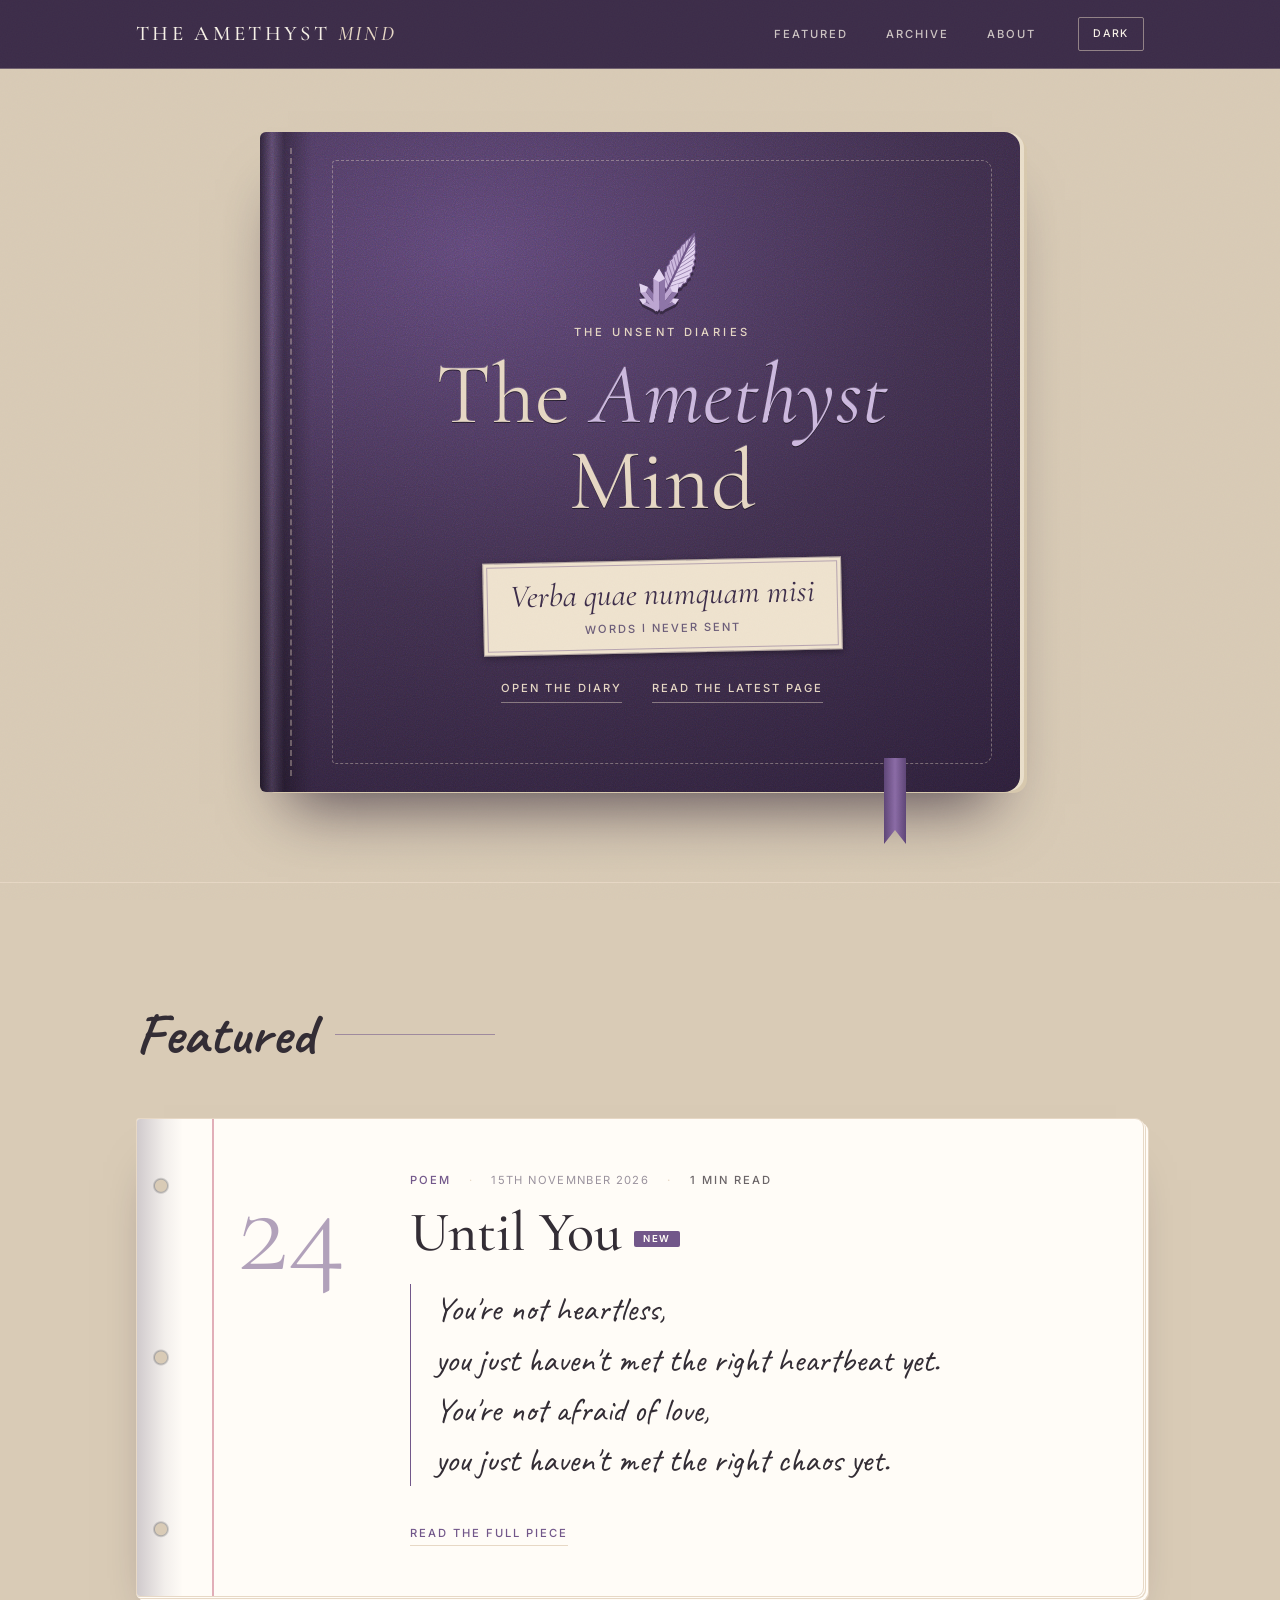
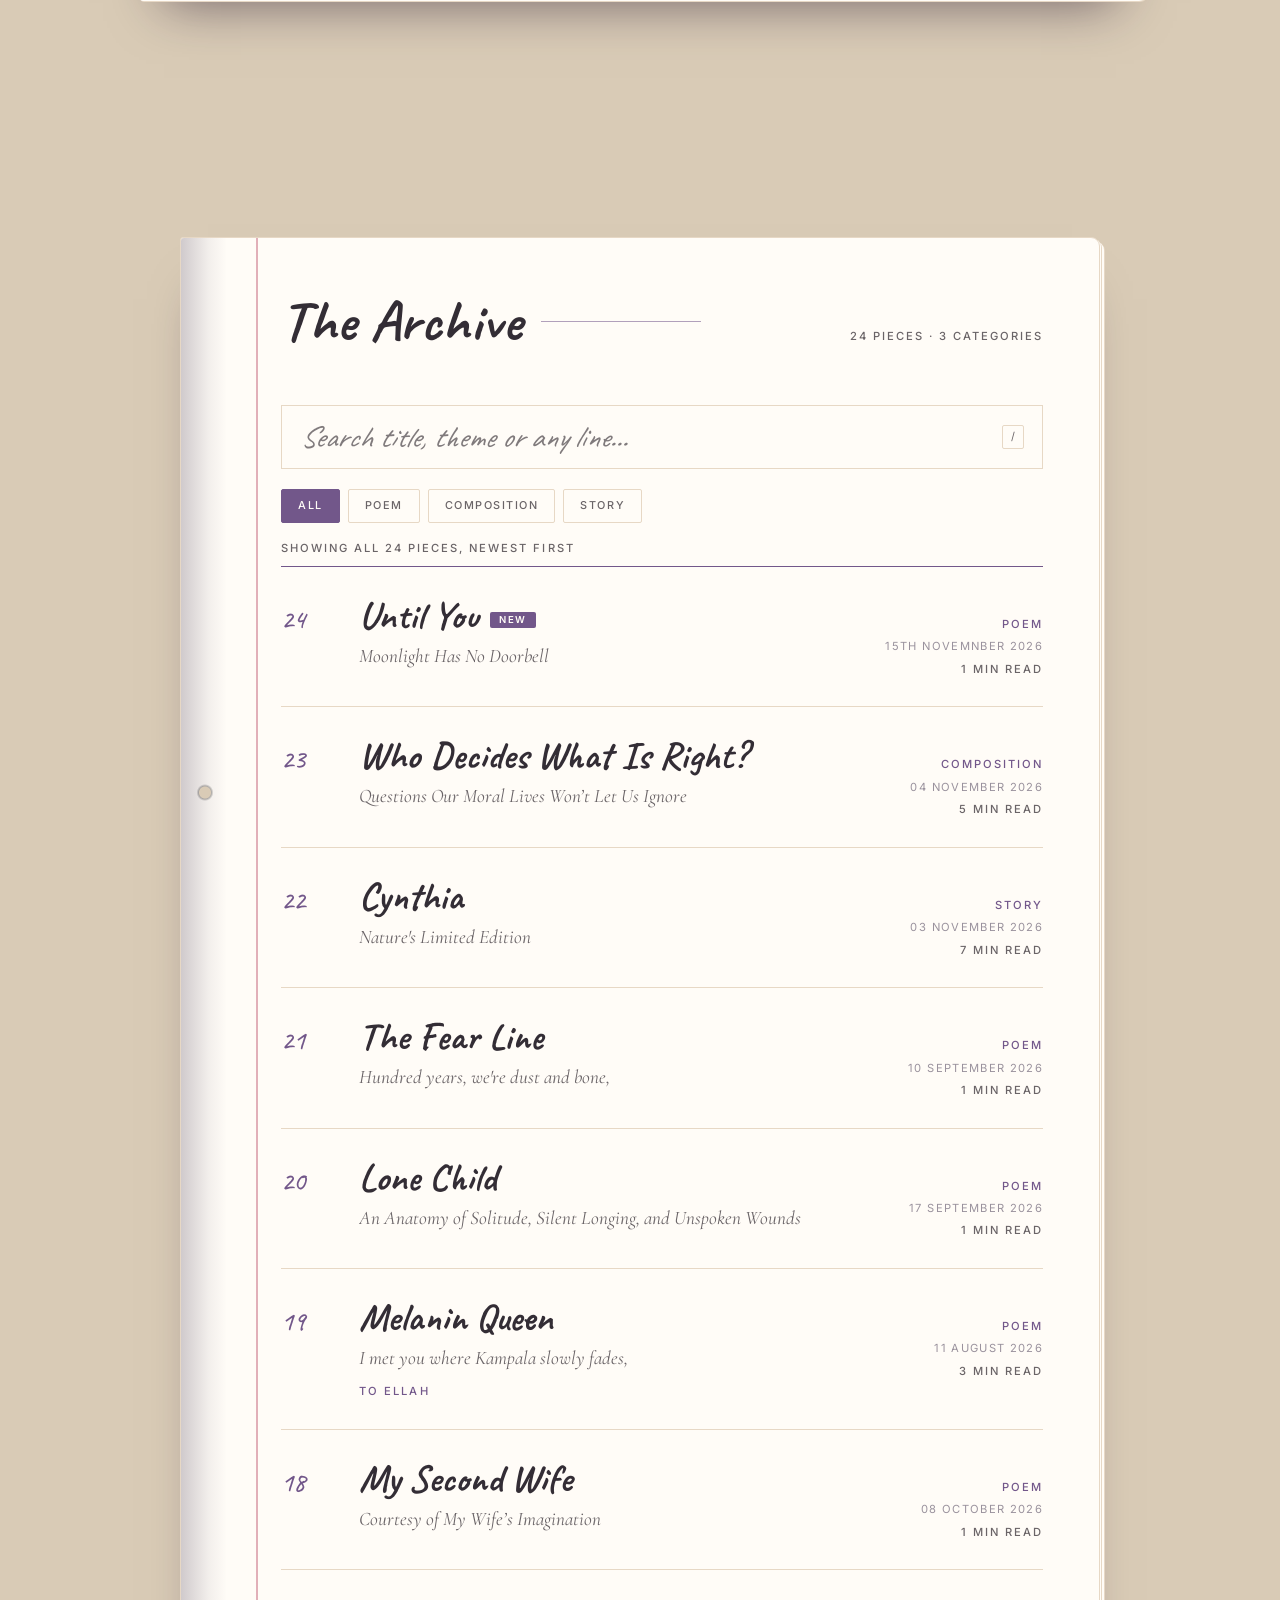
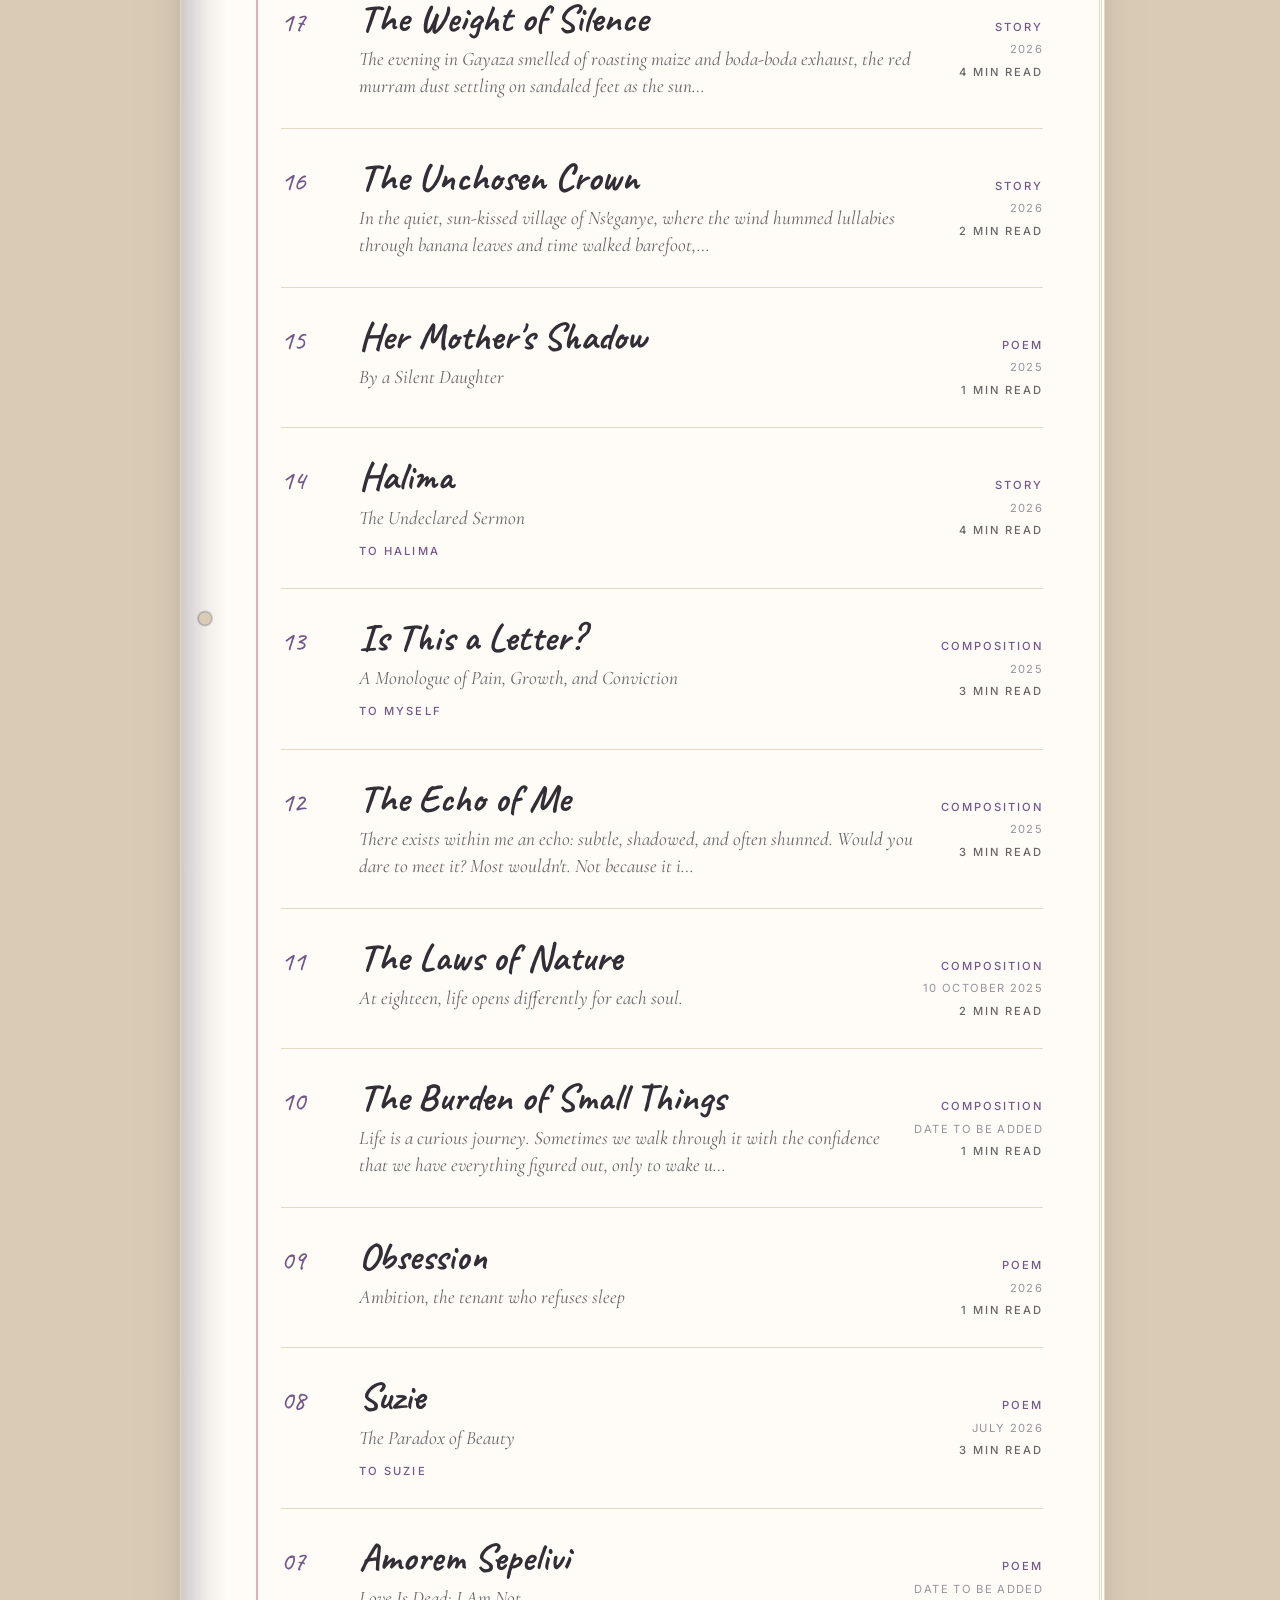
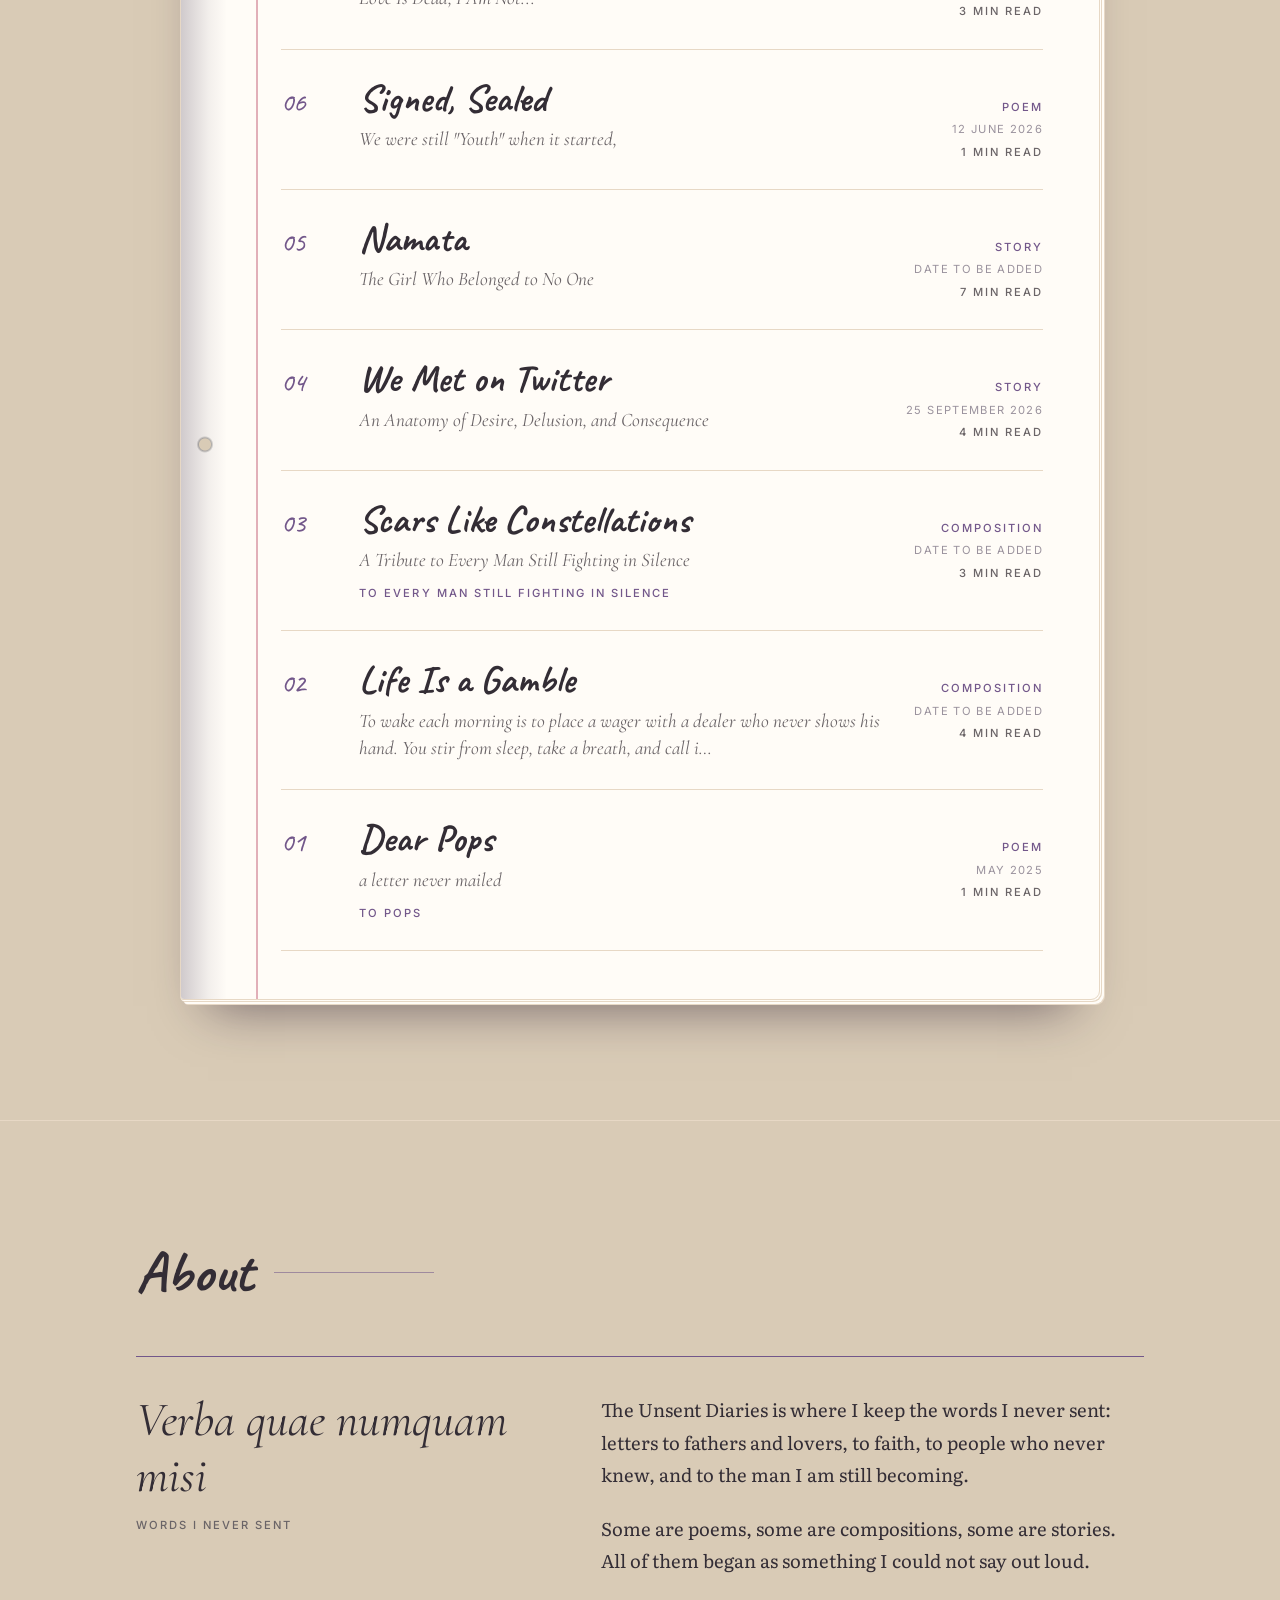
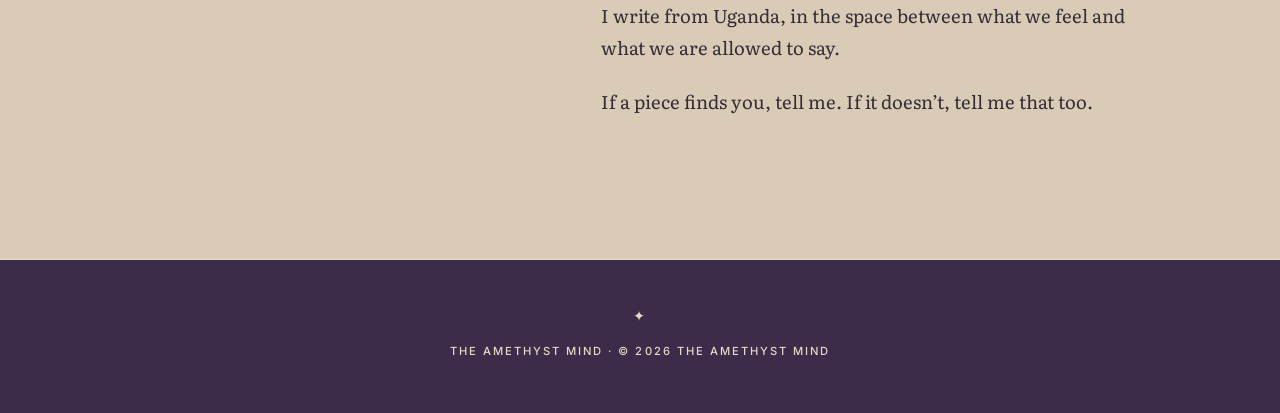
==== index.html @ 8ed30399 "Update index.html" ====
<!DOCTYPE html>
<html lang="en" data-theme="light">
<head>
<meta charset="utf-8">
<meta name="viewport" content="width=device-width, initial-scale=1, viewport-fit=cover">
<title>The Amethyst Mind | Unsent Diaries: Poems, Compositions &amp; Stories</title>
<meta name="description" content="The Unsent Diaries: a literary archive of poems, compositions and stories by The Amethyst Mind. Words about love, loss, fathers, faith and the gamble of being alive.">
<meta name="author" content="The Amethyst Mind">
<meta name="theme-color" content="#3C2C49">
<!-- Canonical: add your real address once you have one, then remove these comment marks:
<link rel="canonical" href="https://YOUR-DOMAIN/">
<meta property="og:url" content="https://YOUR-DOMAIN/"> -->
<meta property="og:type" content="website">
<meta property="og:site_name" content="The Unsent Diaries">
<meta property="og:title" content="The Amethyst Mind | The Unsent Diaries">
<meta property="og:description" content="A literary archive of poems, compositions and stories by The Amethyst Mind.">
<meta name="twitter:card" content="summary">
<meta name="twitter:title" content="The Amethyst Mind | The Unsent Diaries">
<meta name="twitter:description" content="A literary archive of poems, compositions and stories by The Amethyst Mind.">
<link rel="preconnect" href="https://fonts.googleapis.com">
<link rel="preconnect" href="https://fonts.gstatic.com" crossorigin>
<link href="https://fonts.googleapis.com/css2?family=Cormorant+Garamond:ital,wght@0,300;0,400;0,500;0,600;1,400;1,500&family=Inter:wght@400;500;600&family=Literata:ital,wght@0,400;0,500;1,400&family=Caveat:wght@500;600;700&family=Kalam:wght@300;400&display=swap" rel="stylesheet">
<script>
/* Always start in light mode on every device */
document.documentElement.dataset.theme="light";
</script>
<style>
/* ---------- Colour system ----------
   Champagne Cream #F7F1E7 · Silk Ivory #FFFCF7 · Muted Champagne #E7D8C5
   Amethyst #72578A · Imperial Plum #3C2C49 · Literary Ink #332D35 */
:root{
  --display:"Cormorant Garamond","Cormorant",Georgia,"Times New Roman",serif;
  --read:Literata,"Source Serif 4",Charter,"Iowan Old Style",Georgia,serif;
  --ui:Inter,system-ui,-apple-system,"Segoe UI",Roboto,sans-serif;
  --wrap:1120px;--pad:clamp(20px,5vw,56px);--head:68px;
  --cream:#F7F1E7;--ivory:#FFFCF7;--champagne:#E7D8C5;--amethyst:#72578A;--plum:#3C2C49;--ink-c:#332D35;
  /* light (default) */
  --bg:#D9CBB6;--surface:var(--ivory);--bg2:var(--champagne);--ink:var(--ink-c);
  --mute:color-mix(in srgb,#332D35 72%,#F7F1E7);--accent:var(--amethyst);--on-accent:var(--ivory);
  --nav:var(--plum);--line:var(--champagne);--line-soft:color-mix(in srgb,#E7D8C5 55%,transparent);--grain:.03;
  --shadow:0 1px 0 rgba(60,44,73,.04),0 28px 60px -28px rgba(60,44,73,.22);
  --g1:#B79BD0;--g2:#8B6BA6;--g3:#5E4577;
}
:root[data-theme="dark"]{
  --bg:#251B2E;--surface:#3C2C49;--bg2:#36283F;--ink:#F7F1E7;--mute:#D0C3D6;--accent:#BDA6D2;--on-accent:#332D35;
  --nav:#241A2D;--line:color-mix(in srgb,#E7D8C5 24%,transparent);--line-soft:color-mix(in srgb,#E7D8C5 14%,transparent);--grain:.05;
  --shadow:0 28px 60px -28px rgba(0,0,0,.55);
  --g1:#E3D4F0;--g2:#BDA6D2;--g3:#8E75A8;
}
/* ---------- Base ---------- */
*{box-sizing:border-box}
html{scroll-behavior:smooth;-webkit-text-size-adjust:100%}
body{margin:0;background:var(--bg);color:var(--ink);font-family:var(--read);font-size:1.0625rem;line-height:1.65;transition:background .4s,color .4s}
body::before{content:"";position:fixed;inset:0;z-index:50;pointer-events:none;opacity:var(--grain);
  background-image:url("data:image/svg+xml,%3Csvg xmlns='http://www.w3.org/2000/svg' width='160' height='160'%3E%3Cfilter id='n'%3E%3CfeTurbulence type='fractalNoise' baseFrequency='.8' numOctaves='2' stitchTiles='stitch'/%3E%3C/filter%3E%3Crect width='100%25' height='100%25' filter='url(%23n)'/%3E%3C/svg%3E")}
::selection{background:var(--amethyst);color:var(--ivory)}
[hidden]{display:none!important}
a{color:inherit}
button{font:inherit;color:inherit;cursor:pointer}
:focus-visible{outline:2px solid var(--accent);outline-offset:3px;border-radius:1px}
.wrap{max-width:var(--wrap);margin:0 auto;padding:0 var(--pad)}
.ui{font-family:var(--ui);font-size:.7rem;font-weight:500;letter-spacing:.18em;text-transform:uppercase;color:var(--mute)}
.skip{position:absolute;left:12px;top:-60px;background:var(--accent);color:var(--on-accent);padding:8px 14px;font-family:var(--ui);font-size:.85rem;z-index:100;transition:top .2s}
.skip:focus{top:10px}
h1,h2,h3{font-family:var(--display);font-weight:500;margin:0}
section[id]{scroll-margin-top:var(--head)}
/* ---------- Header: Imperial Plum ---------- */
.site-head{position:sticky;top:0;z-index:40;background:var(--nav);color:var(--cream);border-bottom:1px solid color-mix(in srgb,var(--champagne) 30%,transparent)}
.site-head :focus-visible{outline-color:var(--champagne)}
.site-head .wrap{display:flex;align-items:center;justify-content:space-between;height:var(--head);gap:16px}
.brand{font-family:var(--display);font-size:1.3rem;font-weight:500;letter-spacing:.16em;text-decoration:none;text-transform:uppercase;white-space:nowrap}
.brand b{color:var(--champagne);font-weight:500;font-style:italic;letter-spacing:.1em}
.menu{display:flex;align-items:center;gap:clamp(14px,2.6vw,30px)}
.menu ul{display:flex;gap:clamp(6px,1.4vw,14px);list-style:none;margin:0;padding:0}
.menu a{display:block;font-family:var(--ui);font-size:.7rem;font-weight:500;letter-spacing:.18em;text-transform:uppercase;text-decoration:none;color:color-mix(in srgb,var(--cream) 78%,transparent);padding:7px 12px;border-radius:2px;transition:color .3s,background .3s}
.menu a:hover{color:var(--ivory);background:color-mix(in srgb,var(--cream) 10%,transparent)}
.menu a[aria-current]{color:var(--ivory);background:var(--amethyst)}
.btn-ghost{background:none;border:1px solid color-mix(in srgb,var(--champagne) 50%,transparent);border-radius:2px;padding:7px 14px;font-family:var(--ui);font-size:.66rem;font-weight:500;letter-spacing:.16em;text-transform:uppercase;color:var(--cream);transition:border-color .3s,background .3s}
.btn-ghost:hover{border-color:var(--champagne);background:var(--amethyst)}
#menu-btn{display:none}
/* ---------- Hero: champagne cream, stationery frame ---------- */
.hero{position:relative;overflow:hidden;border-bottom:1px solid var(--line);padding:clamp(64px,11vh,124px) 0 clamp(44px,7vh,76px)}
.hero::after{content:"";position:absolute;inset:14px;border:1px solid var(--line);pointer-events:none}
.hero .wrap{position:relative}
.kicker{display:flex;align-items:center;gap:16px}
.kicker::after{content:"";height:1px;flex:1;background:var(--champagne)}
:root[data-theme="dark"] .kicker::after{background:var(--line)}
.hero h1{font-weight:300;font-size:clamp(3.3rem,9.4vw,8rem);line-height:1;letter-spacing:.005em;margin:.3em 0 .3em -.02em;color:var(--ink);text-wrap:balance}
.hero h1 em{font-style:italic;font-weight:400;color:var(--accent)}
.hero-foot{display:grid;grid-template-columns:1.3fr 1fr;gap:32px 56px;align-items:end;border-top:3px double var(--champagne);padding-top:30px}
:root[data-theme="dark"] .hero-foot{border-top-color:var(--line)}
.tagline{font-family:var(--display);font-style:italic;font-weight:400;font-size:clamp(1.8rem,3.6vw,2.7rem);line-height:1.2;margin:0;max-width:22ch;color:var(--mute)}
.cta{display:flex;flex-wrap:wrap;gap:14px 30px;justify-content:flex-end}
.link-arrow{font-family:var(--ui);font-size:.7rem;font-weight:500;letter-spacing:.18em;text-transform:uppercase;text-decoration:none;color:var(--accent);border-bottom:1px solid var(--champagne);padding-bottom:5px;transition:color .3s,border-color .3s,letter-spacing .35s}
.link-arrow:hover{color:var(--ink);border-color:var(--accent);letter-spacing:.24em}
.hero .wrap>*{animation:rise 1s cubic-bezier(.2,.7,.2,1) both}
.hero h1{animation-delay:.12s}.hero-foot{animation-delay:.32s}
@keyframes rise{from{opacity:0;transform:translateY(14px)}to{opacity:1;transform:none}}
/* ---------- Sections ---------- */
.block{padding:clamp(64px,10vw,120px) 0;border-bottom:1px solid var(--line)}
.rv{opacity:0;transform:translateY(18px);transition:opacity .9s ease,transform .9s cubic-bezier(.2,.7,.2,1)}
.rv.in{opacity:1;transform:none}
.sec-head{display:flex;flex-wrap:wrap;align-items:baseline;justify-content:space-between;gap:16px;margin-bottom:clamp(30px,5vw,52px)}
.sec-head h2{font-size:clamp(2rem,4.4vw,3.2rem);font-weight:400;letter-spacing:.01em;line-height:1.1;display:flex;align-items:center;gap:20px;flex:1 1 auto;white-space:nowrap}
.sec-head h2::after{content:"";height:1px;flex:1;max-width:160px;background:var(--accent);opacity:.55}
/* Featured: Imperial Plum room */
#featured{border-bottom:0}
#featured .ui{color:var(--mute)}
.feat{display:grid;grid-template-columns:auto 1fr;gap:0 clamp(20px,5vw,72px)}
.feat-n{font-family:var(--display);font-weight:300;font-size:clamp(4rem,11vw,8rem);line-height:.9;color:var(--champagne)}
.feat h3{font-size:clamp(2.1rem,5vw,3.5rem);line-height:1.08;margin:12px 0 22px}
.feat h3 a{text-decoration:none;transition:color .3s}
.feat h3 a:hover{color:var(--champagne)}
.feat blockquote{margin:0 0 30px;font-family:var(--display);font-style:italic;font-size:clamp(1.45rem,2.6vw,1.95rem);line-height:1.5;max-width:30em;border-left:1px solid var(--champagne);padding-left:24px;white-space:pre-line;color:var(--cream)}
.meta{display:flex;flex-wrap:wrap;gap:6px 18px}
.meta span+span::before{content:"·";margin-right:18px;color:var(--champagne)}
.meta span:first-child{color:var(--accent)}
/* Dates: always grey, never accent-coloured */
.meta span.date{color:#9A929D;font-weight:400;letter-spacing:.12em}
:root[data-theme="dark"] .meta span.date{color:#9F93A6}
/* "New" badge */
.badge{display:inline-block;font-family:var(--ui);font-size:.6rem;font-weight:600;letter-spacing:.16em;text-transform:uppercase;background:var(--accent);color:var(--on-accent);padding:3px 9px;border-radius:2px;margin-left:12px;vertical-align:middle}
/* Archive */
.tools{display:grid;grid-template-columns:minmax(0,1fr);gap:20px;margin-bottom:12px}
.search{position:relative;display:flex;align-items:center;background:var(--surface);border:1px solid var(--line);padding:0 18px;transition:border-color .3s}
.search:focus-within{border-color:var(--accent)}
.search input{flex:1;min-width:0;background:none;border:0;color:var(--ink);font-family:var(--display);font-size:1.7rem;padding:12px 0;outline:none}
.search input::placeholder{color:var(--mute);font-style:italic;opacity:.85}
.search input::-webkit-search-cancel-button{display:none}
.kbd{font-family:var(--ui);font-size:.68rem;border:1px solid var(--line);border-radius:2px;padding:2px 8px;color:var(--mute)}
.clear{background:none;border:0;font-family:var(--ui);font-size:.68rem;letter-spacing:.16em;text-transform:uppercase;color:var(--accent);padding:8px 0 8px 14px}
.chips{display:flex;flex-wrap:wrap;gap:8px}
.chip{background:none;border:1px solid var(--line);border-radius:2px;padding:7px 16px;font-family:var(--ui);font-size:.68rem;font-weight:500;letter-spacing:.14em;text-transform:uppercase;color:var(--mute);transition:all .3s}
.chip:hover{border-color:var(--accent);color:var(--accent)}
.chip[aria-pressed="true"]{background:var(--accent);border-color:var(--accent);color:var(--on-accent)}
.count{margin:16px 0 8px;min-height:1.2em}
.list{list-style:none;margin:0;padding:0;border-top:1px solid var(--accent)}
.list li{border-bottom:1px solid var(--line)}
.row{display:grid;grid-template-columns:3.4rem 1fr auto;gap:8px 24px;align-items:baseline;padding:28px 0;text-decoration:none;transition:padding .35s,background .35s,box-shadow .35s}
.row:hover,.row:focus-visible{padding-left:18px;background:var(--surface);box-shadow:inset 2px 0 0 var(--accent)}
.row .num{font-family:var(--display);font-style:italic;color:var(--accent);font-size:1.35rem;font-weight:500}
.row h3{font-size:clamp(1.55rem,2.8vw,2rem);line-height:1.15;transition:color .3s}
.row:hover h3{color:var(--accent)}
.row p{margin:6px 0 0;color:var(--mute);font-family:var(--display);font-size:1.2rem;font-style:italic;line-height:1.4;display:-webkit-box;-webkit-line-clamp:2;-webkit-box-orient:vertical;overflow:hidden}
.row .meta{flex-direction:column;gap:4px;text-align:right}
.row .meta span+span::before{content:none}
.empty{padding:52px 0;text-align:center}
.empty p{font-family:var(--display);font-style:italic;font-size:1.7rem;margin:0 0 16px}
/* Contact: Muted Champagne secondary section */
.contact{display:grid;grid-template-columns:repeat(auto-fit,minmax(240px,1fr));gap:28px;border-top:1px solid var(--accent)}
.contact div{padding-top:24px}
.contact a{display:inline-block;font-family:var(--display);font-size:clamp(1.6rem,3.2vw,2.2rem);text-decoration:none;color:var(--ink);border-bottom:1px solid var(--accent);margin-top:8px;word-break:break-word;transition:color .3s}
.contact a:hover{color:var(--accent)}
/* Footer: Imperial Plum */
.foot{background:var(--nav);color:var(--champagne);text-align:center}
.foot .wrap{padding-top:44px;padding-bottom:52px;color:var(--champagne)}
.foot .wrap::before{content:"✦";display:block;margin-bottom:14px;font-size:.9rem}
/* ---------- Reader: a silk-ivory sheet on champagne ---------- */
.progress{position:fixed;left:0;top:0;height:3px;width:100%;background:var(--accent);transform:scaleX(0);transform-origin:0 50%;z-index:60}
#reader{padding:clamp(16px,4vw,56px) clamp(12px,3vw,32px) clamp(24px,5vw,72px)}
.piece{position:relative;max-width:46rem;margin:0 auto;background:var(--surface);border:1px solid var(--line);box-shadow:var(--shadow);padding:clamp(32px,8vw,84px) clamp(22px,7vw,84px) 44px}
.back{display:inline-block;text-decoration:none;color:var(--accent);margin-bottom:clamp(32px,6vw,60px);transition:color .3s}
.back:hover{color:var(--ink)}
.piece header{border-bottom:3px double var(--champagne);padding-bottom:30px;margin-bottom:clamp(32px,6vw,56px)}
:root[data-theme="dark"] .piece header{border-bottom-color:var(--line)}
.piece h1{font-weight:500;font-size:clamp(2.5rem,7vw,4.4rem);line-height:1.05;margin:16px 0 12px;outline:none;color:var(--ink)}
.piece .sub{font-family:var(--display);font-style:italic;font-size:1.65rem;line-height:1.3;color:var(--mute);margin:0 0 20px}
.piece .cat{color:var(--accent)}
.prose{font-family:var(--read);font-size:clamp(1.1rem,1.04rem + .35vw,1.25rem);line-height:1.82}
.prose p{margin:0 0 1.5em;white-space:pre-line;overflow-wrap:break-word}
.prose.verse{line-height:1.72}
.prose.verse p{margin-bottom:2em}
.prose.dc p:first-child::first-letter{float:left;font-family:var(--display);font-weight:500;font-size:4.8em;line-height:.78;padding:.05em .1em 0 0;color:var(--accent)}
.orn{text-align:center;color:var(--accent);letter-spacing:.7em;margin:52px 0}
.pn{display:grid;grid-template-columns:1fr 1fr;gap:16px;border-top:1px solid var(--line);padding-top:28px}
.pn a{text-decoration:none;display:block;padding:8px 0}
.pn a:last-child{text-align:right}
.pn strong{display:block;font-family:var(--display);font-weight:500;font-size:1.5rem;line-height:1.15;margin-top:6px;transition:color .3s}
.pn a:hover strong{color:var(--accent)}
.gem{position:absolute;top:clamp(14px,3vw,30px);right:clamp(14px,3vw,30px);width:clamp(68px,10vw,104px);height:clamp(68px,10vw,104px);cursor:grab;touch-action:pan-y;-webkit-tap-highlight-color:transparent}
.gem:active{cursor:grabbing}
.gem canvas{display:block;width:100%;height:100%}
.gem svg{display:block;width:100%;height:100%;overflow:visible;filter:drop-shadow(0 6px 10px rgba(60,44,73,.22))}
.gem .g1{fill:var(--g1)}.gem .g2{fill:var(--g2)}.gem .g3{fill:var(--g3)}
/* ---------- Unsent-letter touches, About, audio ---------- */
.hero .tl{margin:12px 0 0;color:var(--mute)}
.to-tag{display:block;margin-top:10px;color:var(--accent)}
.piece header{position:relative}
.stamp{position:absolute;top:-4px;right:0;transform:rotate(-6deg);border:1.5px solid var(--accent);color:var(--accent);padding:3px 10px;font-family:var(--ui);font-size:.58rem;font-weight:600;letter-spacing:.24em;text-transform:uppercase;opacity:.82;border-radius:2px;box-shadow:inset 0 0 0 2px var(--surface),inset 0 0 0 3px color-mix(in srgb,var(--accent) 55%,transparent)}
.piece .to{margin:0 0 18px;font-family:var(--display);font-style:italic;font-size:1.5rem;line-height:1.3;color:var(--mute)}
.piece .to b{color:var(--accent);font-weight:500}
.listen{margin:0 0 clamp(28px,5vw,44px);padding:16px 18px;border:1px solid var(--line);background:var(--bg);border-radius:2px}
.listen .ui{display:block;margin-bottom:10px}
.listen audio{display:block;width:100%;height:40px;accent-color:var(--amethyst)}
.lead{margin:0 0 28px;color:var(--mute);font-family:var(--display);font-style:italic;font-size:1.4rem;line-height:1.4;max-width:34em}
.about{display:grid;grid-template-columns:1fr 1.4fr;gap:32px clamp(32px,6vw,80px);align-items:start;border-top:1px solid var(--accent);padding-top:36px}
.motto{font-family:var(--display);font-style:italic;font-weight:400;font-size:clamp(2rem,4.2vw,3rem);line-height:1.15;margin:0 0 12px;color:var(--ink)}
.about-text p{margin:0 0 1.2em;font-size:1.15rem;line-height:1.75}
@media(max-width:860px){.about{grid-template-columns:1fr}}
/* ---------- Reactions, share & comments ---------- */
.fb{margin:0 0 56px}
.fb-bar{display:flex;flex-wrap:wrap;gap:10px;align-items:center;justify-content:center}
.fb-btn{display:inline-flex;align-items:center;gap:8px;background:none;border:1px solid var(--line);border-radius:2px;padding:10px 18px;font-family:var(--ui);font-size:.68rem;font-weight:500;letter-spacing:.16em;text-transform:uppercase;color:var(--mute);transition:border-color .3s,color .3s,background .3s}
.fb-btn svg{width:16px;height:16px;fill:none;stroke:currentColor;stroke-width:1.6;stroke-linecap:round;stroke-linejoin:round}
.fb-btn.down svg{transform:rotate(180deg)}
.fb-btn:hover{border-color:var(--accent);color:var(--accent)}
.fb-btn[aria-pressed="true"]{background:var(--accent);border-color:var(--accent);color:var(--on-accent)}
.fb-btn[aria-pressed="true"] svg{fill:currentColor}
.fb-note{text-align:center;min-height:1.5em;margin:14px 0 0;font-family:var(--display);font-style:italic;color:var(--mute);font-size:1.25rem}
.fb-share{position:relative}
.fb-menu{position:absolute;top:calc(100% + 8px);right:0;z-index:20;min-width:200px;margin:0;padding:6px;list-style:none;background:var(--surface);border:1px solid var(--line);border-radius:2px;box-shadow:0 14px 34px rgba(60,44,73,.2)}
.fb-menu button,.fb-menu a{display:block;width:100%;text-align:left;background:none;border:0;border-radius:1px;padding:10px 12px;font-family:var(--ui);font-size:.7rem;letter-spacing:.14em;text-transform:uppercase;color:var(--ink);text-decoration:none}
.fb-menu button:hover,.fb-menu a:hover,.fb-menu button:focus-visible,.fb-menu a:focus-visible{background:color-mix(in srgb,var(--amethyst) 12%,transparent);color:var(--accent)}
.cm{margin-top:44px;border-top:1px solid var(--line);padding-top:32px}
.cm h2{font-size:1.9rem;font-weight:500;margin:0 0 6px}
.cm-lead{margin:0 0 24px;color:var(--mute);font-family:var(--display);font-style:italic;font-size:1.3rem;line-height:1.4}
.cm-form{display:grid;gap:14px;margin-bottom:30px}
.cm-form input[type=text],.cm-form textarea{width:100%;background:var(--bg);border:1px solid var(--line);color:var(--ink);font-family:var(--read);font-size:1.05rem;padding:12px 14px;outline:none;border-radius:2px;transition:border-color .3s}
:root[data-theme="dark"] .cm-form input[type=text],:root[data-theme="dark"] .cm-form textarea{background:var(--bg2)}
.cm-form textarea{min-height:110px;resize:vertical;line-height:1.55}
.cm-form input:focus,.cm-form textarea:focus{border-color:var(--accent)}
.cm-form ::placeholder{color:var(--mute);font-style:italic;opacity:.85}
.cm-row{display:flex;flex-wrap:wrap;gap:12px 22px;align-items:center;justify-content:space-between}
.cm-check{display:flex;align-items:center;gap:8px;font-family:var(--ui);font-size:.74rem;color:var(--mute);letter-spacing:.03em}
.cm-check input{accent-color:var(--amethyst);width:16px;height:16px}
.cm-submit{background:var(--accent);border:1px solid var(--accent);color:var(--on-accent);border-radius:2px;padding:11px 26px;font-family:var(--ui);font-size:.68rem;font-weight:500;letter-spacing:.16em;text-transform:uppercase;transition:background .3s,color .3s}
.cm-submit:hover{background:transparent;color:var(--accent)}
.cm-list{list-style:none;margin:0;padding:0}
.cm-item{border-top:1px solid var(--line);padding:18px 0}
.cm-top{display:flex;justify-content:space-between;gap:12px;align-items:baseline}
.cm-who{font-family:var(--ui);font-size:.76rem;font-weight:600;letter-spacing:.06em}
.cm-when{font-family:var(--ui);font-size:.68rem;color:var(--mute);margin-left:10px;letter-spacing:.06em}
.cm-del{background:none;border:0;font-family:var(--ui);font-size:.66rem;letter-spacing:.14em;text-transform:uppercase;color:var(--mute);padding:2px 0}
.cm-del:hover{color:var(--accent)}
.cm-text{margin:8px 0 0;font-size:1.05rem;line-height:1.65;white-space:pre-line;overflow-wrap:anywhere}
.cm-empty{color:var(--mute);font-style:italic;border-top:1px solid var(--line);padding-top:18px;margin:0}
/* ========================================================
   DIARY SKIN: leather cover, ruled paper pages, handwriting
   ======================================================== */
:root{
  --hand:"Caveat","Kalam","Segoe Script","Bradley Hand",cursive;
  --penned:"Kalam","Caveat","Segoe Script","Bradley Hand",cursive;
  --lh:2.15rem;
  --rule:rgba(114,87,138,.2);--margin:rgba(196,98,122,.5);
  --page-shadow:1px 1px 0 var(--surface),2px 2px 0 var(--line),4px 4px 0 var(--surface),5px 5px 0 var(--line),0 34px 50px -28px rgba(30,15,40,.55);
}
:root[data-theme="dark"]{--rule:rgba(231,216,197,.13);--margin:rgba(214,150,172,.42)}
/* Cover */
.hero{padding:clamp(36px,7vh,88px) 0 clamp(68px,10vh,108px)}
.hero::after{display:none}
.cover{position:relative;max-width:760px;margin:0 auto;border-radius:6px 16px 16px 6px;padding:clamp(16px,3vw,28px);color:var(--champagne);
  background:linear-gradient(90deg,rgba(0,0,0,.4) 0,rgba(255,255,255,.07) 12px,rgba(0,0,0,.28) 24px,transparent 52px),radial-gradient(120% 100% at 28% 18%,#5B4472 0%,#3C2C49 52%,#2A1D36 100%);
  box-shadow:5px 0 0 -1px #EADFCB,9px 3px 0 -2px #D8C9AE,0 40px 60px -28px rgba(20,8,30,.65)}
.cover::before{content:"";position:absolute;inset:0;border-radius:inherit;pointer-events:none;opacity:.45;mix-blend-mode:overlay;
  background-image:url("data:image/svg+xml,%3Csvg xmlns='http://www.w3.org/2000/svg' width='160' height='160'%3E%3Cfilter id='n'%3E%3CfeTurbulence type='fractalNoise' baseFrequency='.9' numOctaves='2' stitchTiles='stitch'/%3E%3C/filter%3E%3Crect width='100%25' height='100%25' filter='url(%23n)'/%3E%3C/svg%3E")}
.cover::after{content:"";position:absolute;left:30px;top:16px;bottom:16px;border-left:2px dashed rgba(231,216,197,.35);pointer-events:none}
.cover-in{position:relative;z-index:1;margin-left:clamp(22px,5vw,44px);border:1.5px dashed rgba(231,216,197,.4);border-radius:4px 10px 10px 4px;padding:clamp(28px,6vw,60px) clamp(16px,5vw,56px);text-align:center}
.ribbon{position:absolute;z-index:2;right:15%;top:calc(100% - 34px);width:22px;height:86px;background:linear-gradient(90deg,#5E4577,#8B6BA6 50%,#5E4577);clip-path:polygon(0 0,100% 0,100% 100%,50% calc(100% - 14px),0 100%)}
.cgem{display:block;width:clamp(64px,10vw,92px);height:clamp(64px,10vw,92px);margin:0 auto 10px;--g1:#E3D4F0;--g2:#BDA6D2;--g3:#8E75A8}
.cgem svg{display:block;width:100%;height:100%;overflow:visible;filter:drop-shadow(0 3px 0 rgba(0,0,0,.35))}
.gem .g1,.cgem .g1{fill:var(--g1)}.gem .g2,.cgem .g2{fill:var(--g2)}.gem .g3,.cgem .g3{fill:var(--g3)}
.cover-kicker{margin:0 0 4px;color:var(--champagne);letter-spacing:.3em}
.cover h1{margin:.12em 0 .22em;font-weight:400;font-size:clamp(2.4rem,8.4vw,5.4rem);color:var(--champagne);text-shadow:0 1px 0 rgba(0,0,0,.55),0 -1px 0 rgba(255,255,255,.14)}
.cover h1 em{color:#CDB9DF}
.label{display:inline-block;max-width:24rem;margin:16px auto 26px;background:#EFE3CF;color:#3C2C49;padding:14px 26px;border:1px solid rgba(60,44,73,.35);box-shadow:inset 0 0 0 3px #EFE3CF,inset 0 0 0 4px rgba(114,87,138,.45),0 2px 6px rgba(0,0,0,.35);transform:rotate(-1.2deg)}
.label .tagline{margin:0;max-width:none;color:#3C2C49;font-size:clamp(1.5rem,3vw,2rem);text-align:center}
.label .tl{margin:6px 0 0;color:#6B5C78}
.cover .cta{justify-content:center;gap:12px 30px}
.cover .link-arrow{color:var(--champagne);border-color:rgba(231,216,197,.45)}
.cover .link-arrow:hover{color:#fff;border-color:#fff}
/* Paper sheets: archive page, latest entry, every opened entry */
.sheet{--ml:76px;--pl:100px;--pr:clamp(18px,5vw,56px);position:relative;border:1px solid var(--line);border-radius:3px 9px 9px 3px;box-shadow:var(--page-shadow);
  background:linear-gradient(to right,transparent calc(var(--ml) - 1px),var(--margin) calc(var(--ml) - 1px),var(--margin) calc(var(--ml) + 1px),transparent calc(var(--ml) + 1px)),var(--surface)}
.sheet::before{content:"";position:absolute;left:0;top:0;bottom:0;width:46px;border-radius:3px 0 0 3px;pointer-events:none;background:linear-gradient(90deg,rgba(40,24,52,.22),rgba(40,24,52,.06) 60%,transparent)}
.sheet::after{content:"";position:absolute;left:14px;top:0;bottom:0;width:20px;pointer-events:none;
  background:radial-gradient(circle at 50% 14%,var(--bg) 0 5.5px,rgba(0,0,0,.28) 6.5px,transparent 8.5px),radial-gradient(circle at 50% 50%,var(--bg) 0 5.5px,rgba(0,0,0,.28) 6.5px,transparent 8.5px),radial-gradient(circle at 50% 86%,var(--bg) 0 5.5px,rgba(0,0,0,.28) 6.5px,transparent 8.5px)}
@media(max-width:600px){.sheet{--ml:40px;--pl:58px}.sheet::before{width:30px}.sheet::after{left:8px;width:16px}}
#archive .wrap{width:calc(100% - 2*clamp(10px,3vw,24px));max-width:920px;padding:clamp(28px,5vw,52px) var(--pr) clamp(28px,5vw,48px) var(--pl)}
.feat{padding:clamp(28px,5vw,52px) var(--pr) clamp(28px,5vw,52px) var(--pl)}
.feat-n{color:var(--accent);opacity:.55}
.feat h3 a:hover{color:var(--accent)}
.feat blockquote{color:var(--ink);border-left-color:var(--accent);font-family:var(--hand);font-style:normal;font-size:clamp(1.6rem,3vw,2.1rem);line-height:1.5}
#contact{background:transparent}
/* Handwriting touches */
.sec-head h2{font-family:var(--hand);font-weight:700;font-size:clamp(2.4rem,5vw,3.6rem)}
.search input{font-family:var(--hand);font-size:1.9rem}
.row h3{font-family:var(--hand);font-weight:700;font-size:clamp(1.9rem,3.4vw,2.4rem);line-height:1.1}
.row .num{font-family:var(--hand);font-style:normal;font-size:1.7rem}
/* Opened entry */
#reader{perspective:1800px}
.piece{max-width:50rem;padding:clamp(30px,6vw,60px) var(--pr) 44px var(--pl);transform-origin:left center}
.piece.turn{animation:turn .85s cubic-bezier(.2,.7,.2,1) both}
@keyframes turn{from{transform:rotateY(-62deg);opacity:0}55%{opacity:1}to{transform:none;opacity:1}}
.piece header{border-bottom:2px dashed color-mix(in srgb,var(--accent) 45%,transparent);padding-bottom:22px;margin-bottom:var(--lh)}
.piece .dateline{margin:0 0 6px;font-family:var(--hand);font-size:1.7rem;font-weight:500;line-height:1.2;color:var(--accent)}
.piece .dateline.undated{opacity:.65}
.piece h1{font-family:var(--hand);font-weight:700;font-size:clamp(2.7rem,8vw,4.6rem);line-height:1.05;margin:6px 0 6px}
.piece .sub{font-family:var(--hand);font-style:normal;font-size:1.7rem;color:var(--mute);margin:0 0 12px}
.piece .to{font-family:var(--hand);font-style:normal;font-size:1.7rem}
.listen{background:color-mix(in srgb,var(--accent) 7%,transparent)}
.prose{font-family:var(--penned);font-size:1.22rem;line-height:var(--lh);color:var(--ink);
  margin-left:calc(var(--ml) - var(--pl));padding-left:calc(var(--pl) - var(--ml));margin-right:calc(var(--pr) * -1);padding-right:var(--pr);
  background:linear-gradient(transparent calc(var(--lh) - 1px),var(--rule) calc(var(--lh) - 1px)) 0 0/100% var(--lh)}
.prose p{margin:0 0 var(--lh)}
.prose.verse{line-height:var(--lh)}.prose.verse p{margin-bottom:var(--lh)}
.prose.dc p:first-child::first-letter{float:none;font-family:inherit;font-weight:inherit;font-size:inherit;line-height:inherit;padding:0;color:inherit}
.piece.typeset .prose{font-family:var(--read);font-size:1.06rem}
.pn strong{font-family:var(--hand);font-size:1.9rem;font-weight:600}
/* Feather + stone */
.gem,.cgem{cursor:default;touch-action:auto}
.gem .f1,.cgem .f1{fill:var(--g1)}.gem .f2,.cgem .f2{fill:var(--g1);opacity:.7}
.gem .f1,.gem .f2,.cgem .f1,.cgem .f2{stroke:var(--g3);stroke-width:.7;stroke-linejoin:round}
.gem .barb,.cgem .barb{fill:none;stroke:var(--g3);stroke-width:.6;stroke-linecap:round;opacity:.6}
.gem .rach,.cgem .rach{fill:none;stroke:var(--g3);stroke-width:1.5;stroke-linecap:round}
.cgem .barb,.cgem .rach,.cgem .f1,.cgem .f2{stroke:#6F5589}
.cgem .f1{fill:#E3D4F0}.cgem .f2{fill:#CDB9DF;opacity:1}
.gem svg{transform-origin:50% 90%;animation:sway 7s ease-in-out infinite}
@keyframes sway{0%,100%{transform:rotate(-2.5deg)}50%{transform:rotate(2.5deg)}}
/* ---------- Responsive ---------- */
@media(max-width:860px){.hero-foot{grid-template-columns:1fr}.cta{justify-content:flex-start}}
@media(max-width:720px){
  .brand{font-size:1.02rem;letter-spacing:.08em}.menu{gap:8px}.btn-ghost{padding:6px 10px}
  #menu-btn{display:inline-block}
  .menu ul{display:none;position:absolute;left:0;right:0;top:var(--head);flex-direction:column;gap:0;background:var(--nav);border-bottom:1px solid color-mix(in srgb,var(--champagne) 30%,transparent);padding:8px var(--pad) 18px}
  .menu ul.open{display:flex}
  .menu li a{padding:16px 12px;font-size:.78rem;border-radius:0;border-bottom:1px solid color-mix(in srgb,var(--champagne) 18%,transparent)}
  .feat{grid-template-columns:1fr}
  .row{grid-template-columns:2.4rem 1fr;gap:6px 14px}
  .row .meta{grid-column:2;flex-direction:row;text-align:left;gap:4px 14px}
  .kbd{display:none}
  .hero::after{inset:8px}
  .search input{font-size:1.35rem}
}
@media(max-width:380px){body{font-size:1rem}.chip{padding:6px 12px}.brand{font-size:.95rem;letter-spacing:.05em}}
@media(prefers-reduced-motion:reduce){*,*::before,*::after{animation:none!important;transition:none!important}html{scroll-behavior:auto}.rv{opacity:1;transform:none}}
@media print{.site-head,.progress,body::before,.fb,.foot,.hero::after{display:none}.rv{opacity:1!important;transform:none!important}body,.piece{background:#fff;color:#000;box-shadow:none;border:0}#featured{background:#fff;color:#000}}
</style>
</head>
<body>
<a class="skip" href="#main">Skip to content</a>
<div class="progress" id="progress" aria-hidden="true"></div>

<header class="site-head">
  <div class="wrap">
    <a class="brand" href="#/" aria-label="The Amethyst Mind, home">The Amethyst <b> Mind</b></a>
    <nav class="menu" aria-label="Primary">
      <ul id="nav-list">
        <li><a href="#/featured">Featured</a></li>
        <li><a href="#/archive">Archive</a></li>
        <li><a href="#/about">About</a></li>
        <li><a href="#/contact">Contact</a></li>
      </ul>
      <button class="btn-ghost" id="theme-btn" type="button">Light</button>
      <button class="btn-ghost" id="menu-btn" type="button" aria-expanded="false" aria-controls="nav-list">Menu</button>
    </nav>
  </div>
</header>

<main id="main" tabindex="-1">
  <div id="home">
    <section class="hero" aria-labelledby="site-name">
      <div class="wrap">
        <div class="cover">
          <span class="ribbon" aria-hidden="true"></span>
          <div class="cover-in">
            <span class="cgem" id="cover-gem" aria-hidden="true"></span>
            <p class="ui cover-kicker">The Unsent Diaries</p>
            <h1 id="site-name">The <em>Amethyst</em> Mind</h1>
            <div class="label"><p class="tagline" id="tagline"></p><p class="ui tl" id="tagline-en"></p></div>
            <div class="cta">
              <a class="link-arrow" href="#/archive">Open the diary</a>
              <a class="link-arrow" href="#/featured">Read the latest page</a>
            </div>
          </div>
        </div>
      </div>
    </section>

    <section class="block" id="featured" aria-labelledby="feat-h">
      <div class="wrap">
        <div class="sec-head"><h2 id="feat-h">Featured</h2></div>
        <div class="feat sheet" id="feat"></div>
      </div>
    </section>

    <section class="block" id="archive" aria-labelledby="arch-h">
      <div class="wrap sheet">
        <div class="sec-head"><h2 id="arch-h">The Archive</h2><span class="ui" id="arch-total"></span></div>
        <div class="tools">
          <div class="search" role="search">
            <input id="q" type="search" placeholder="Search title, theme or any line…" aria-label="Search the archive by title, category, subtitle or text" autocomplete="off" spellcheck="false">
            <button class="clear" id="clear" type="button" hidden aria-label="Clear search">Clear</button>
            <span class="kbd" aria-hidden="true">/</span>
          </div>
          <div class="chips" id="chips" role="group" aria-label="Filter by category"></div>
        </div>
        <p class="ui count" id="count" aria-live="polite"></p>
        <ol class="list" id="list"></ol>
        <div class="empty" id="empty" hidden>
          <p>Nothing here matches that yet.</p>
          <button class="chip" id="reset" type="button">Clear search &amp; filters</button>
        </div>
      </div>
    </section>
    <section class="block" id="about" aria-labelledby="about-h">
      <div class="wrap">
        <div class="sec-head"><h2 id="about-h">About</h2></div>
        <div class="about">
          <div><p class="motto" id="motto"></p><p class="ui" id="motto-en"></p></div>
          <div class="about-text" id="about-text"></div>
        </div>
      </div>
    </section>

    <section class="block" id="contact" aria-labelledby="contact-h">
      <div class="wrap">
        <div class="sec-head"><h2 id="contact-h">Contact</h2></div>
        <p class="lead">If a piece found you, or you have a letter of your own you never sent, write to me.</p>
        <div class="contact" id="contact-list"></div>
      </div>
    </section>

    <footer class="foot ui"><div class="wrap" id="foot"></div></footer>
  </div>

  <article id="reader" hidden>
    <div class="piece sheet" id="piece"></div>
  </article>
</main>

<script>
/* =========================================================
   SITE SETTINGS: edit these
   ========================================================= */
const SITE = {
  title: "The Amethyst Mind",
  name: "The Amethyst Mind",
  tagline: "Verba quae numquam misi",
  taglineEn: "Words I never sent",
  email: "",                   // put your email here, e.g. "you@gmail.com": the Contact section appears once this is filled
  about: [                     // the About section: edit these lines in your own words
    "The Unsent Diaries is where I keep the words I never sent: letters to fathers and lovers, to faith, to people who never knew, and to the man I am still becoming.",
    "Some are poems, some are compositions, some are stories. All of them began as something I could not say out loud.",
    "I write from Uganda, in the space between what we feel and what we are allowed to say.",
    "If a piece finds you, tell me. If it doesn’t, tell me that too."
  ],
  url: "",                     // your live website address, e.g. "https://yourname.com/" (used in share links; leave "" to use the current address)
  social: []                   // e.g. [{ label: "Instagram", href: "https://..." }] (empty = nothing shown)
};

/* Shown in grey wherever a piece has no date yet.
   Set to "" to show nothing for undated pieces. */
const DATE_PLACEHOLDER = "Date to be added";

/* =========================================================
   YOUR POEMS: ALL IN ONE LIST
   NEWEST PIECE GOES AT THE END of the list (just before the closing ]).
   The site shows the last piece as "Featured" with a "New" badge,
   and lists the archive from newest to oldest automatically.

   To add a piece, copy one block (from { to },) and paste it at the END.
   !! Every block must end with a comma "}," except the very last one.
   !! A missing comma between two blocks stops the whole site from showing any content.
   Fields:
     id        : a short unique word, no spaces (e.g. "rain")
     title     : the title
     subtitle  : optional line under the title ("" if none)
     category  : any word, e.g. "Poem", "Composition", "Story".
                 New categories get their own filter button automatically.
     to        : optional. Who the piece is written to, e.g. "Pops" ("" or leave out if nobody).
                 Shows as "To …" in the archive and on the letter.
     audio     : optional. Your own reading, e.g. "audio/dear-pops.mp3" (upload the file next to
                 index.html). Leave it out and no player shows.
     date      : e.g. "3 November 2026" (keep the same format everywhere;
                 leave "" and a grey placeholder shows until you fill it in)
     text      : between the backticks ` `. Press Enter for line breaks;
                 leave an empty line between stanzas/paragraphs.
                 Don't use a backtick ( ` ) inside the text.
   ========================================================= */
const POEMS = [
{
  id: "dear-pops",
  title: "Dear Pops",
  subtitle: "a letter never mailed",
  to: "Pops",
  category: "Poem",
  date: "May 2025",
  text: `Dear Pops,
or should I say,
Contributor of Chromosomes,
thank you... for the name,
five syllables long and lacking in meaning,
but hey, you did your part.
I carry it like a surname-shaped ghost,
a shadow stitched to my signature,
a trophy from a race you never ran.

You dialed once, twice,
perhaps to check
if gravity still kept me grounded
or if oxygen still liked my lungs.
No birthday calls,
but hey, who needs candles
when your absence burns better?

You boast twenty children.
Impressive.
A human factory
with no quality control.
Was I number six? Or seventeen?
Hard to tell when your affection
comes with a waiting list.

You once told me,
“Son, I’m proud of you.”
But I had just sneezed.
Guess your standards
were surprisingly allergic to effort.

I rang your phone once,
cracked voice, broken pride,
and you answered with silence
so loud, it killed hope in stereo.
That day I learned
real men cry
into their own ribcages.

My first memory of you
was in prison.
How poetic.
Barred windows, locked hearts,
you were free inside
but jailed in my mind.
You smelled of rust and regrets,
and still tried to teach me
how to be a man
from behind Plexiglas wisdom.
Spoiler alert: I learned anyway,
mostly by watching what not to be.

You see, Pops,
I don’t hate you.
Hate takes effort.
I just put you on a dusty shelf
in the museum of missed fathers,
somewhere between
"Unreliable" and "Unavailable."

So cheers,
to the name you gave,
to the child you forgot,
and to this poem you’ll never read.
Sincerely,
Your afterthought.`
},

{
  id: "life-is-a-gamble",
  title: "Life Is a Gamble",
  subtitle: "",
  category: "Composition",
  date: "",
  text: `To wake each morning is to place a wager with a dealer who never shows his hand. You stir from sleep, take a breath, and call it certainty, but certainty is a luxury the living only borrow, never own outright. You have buried friends who once believed, as fiercely as you do now, that tomorrow was a debt owed to them. It wasn't. Tomorrow owes no one anything. And yet, absurdly, magnificently, you rise anyway. You plan anyway. You set alarms for a future that has never once signed a contract guaranteeing your presence in it. That is not foolishness. That is faith wearing the disguise of routine, the quiet defiance of a gambler who keeps playing not because the odds favor him, but because folding is its own kind of death.

You are told that discipline is destiny: that if you study hard enough, sit still enough, memorize enough, the gates of opportunity will part for you like water before a prophet. But the world is not so obedient to merit. You can graduate top of your class and still watch the door stay shut, while someone less studious walks through it on the arm of a connection you never had. The classroom teaches you theory; the workplace teaches you truth, and the two rarely speak the same language. You arrive at your first job clutching a certificate like a talisman, only to discover it opens the gate but does not walk the path; that is done through trial, through the humbling apprenticeship of error, through the slow accumulation of scars that no lecture hall ever mentioned. Months later, you are competent not because of what you were taught, but because of what you survived.

And when you finally sit behind the desk with your name on the door, be honest with yourself: the title is not a coronation of your brilliance. It is a wager that paid off: a chair reserved by a piece of paper as much as by your mind. Countless others, equally sharp, equally relentless, are still waiting for their card to be drawn. Do not mistake the fall of the dice for the weight of your own hand. Humility is simply gambling with your eyes open.

You love again after love has already betrayed you once, twice, more, and each time you convince yourself this is the hand that finally holds a full house. You said the same the last time, and the time before that, and still the table cleared you out. Yet here you sit, chips in hand, heart in hand, betting on a stranger's permanence in a world where even your own permanence is unconfirmed. That is not naivety. That is the terrifying, stubborn romance of being human: to know the house usually wins, and to sit down and play anyway.

You build a business on hope alone: no customers promised, no revenue guaranteed, only a vision and a checkbook you empty like a libation poured to gods who may or may not be listening. You raise a child the way you'd plant a seed in soil whose composition you cannot see, watering it daily, praying the roots go where you intend, knowing full well that some seeds twist toward the light and others toward the rot. A daughter's future can be undone by a single reckless night. A son's ambition can be hijacked by the wrong street corner, the wrong friend, the wrong needle. You do everything right and still lose. You do everything wrong and still, somehow, win. The dice do not consult your effort before they land.

And still, still, you climb into the very car that betrayed your friend yesterday, engine humming beneath you like a held breath, and you drive to bury him. Because grief does not exempt you from risk; it merely reminds you, cruelly, intimately, that you are still enrolled in the same game he just lost.

So yes, life is a gamble, from the first involuntary breath to the last. Every plan is a bet placed against a future that refuses to reveal its cards. Every love is a wager staked on a heart not yet proven trustworthy. Every child raised, every business opened, every road traveled is a coin tossed into a well too deep to hear it land. We do not live because we are certain. We live because uncertainty, somehow, has never once been reason enough to stop playing.`
},
{
  id: "Scars-Like-Constellations",
  title: "Scars Like Constellations",
  subtitle: "A Tribute to Every Man Still Fighting in Silence",
  to: "Every man still fighting in silence",
  category: "Composition",
  date: "",
  text: `There is a man who has fought battles nobody knows about. He has endured disappointments in silence, buried dreams he once held dear, and faced nights when his own thoughts became his fiercest opponents. Yet, every morning, he rises, straightens his shoulders, and faces the world. People see the smile and assume peace; they see the progress and overlook the price. But a man's composure is not always evidence of comfort. Sometimes, it is the discipline of someone who has learnt to carry his burdens without allowing them to dictate his destiny. Only God knows what it has taken some of us to get here.

I have smiled with a troubled mind, laughed with a heavy heart, and encouraged others while reminding myself not to give up. There have been moments when surrender seemed reasonable, when the distance between where I stood and where I wanted to be felt impossible to cross. But something within me refused to quit. Perhaps it was faith, perhaps determination, or perhaps the stubborn belief that my story could not end in the very chapters that tested me most.

I am learning that being a man does not mean being incapable of pain; it means refusing to let pain have the final word. There is no shame in admitting exhaustion, acknowledging disappointment, or shedding a tear. What matters is finding the courage to rise again, learn from the experience, and return wiser than before. Strength is not the absence of struggle; it is the decision to keep moving despite it.

To every young man struggling to find his footing, understand this: you will not always be celebrated, and your efforts will not always yield immediate results. You may watch your peers advance while you are still trying to establish yourself. You may be underestimated, rejected, or forced to begin again when you thought you were making progress. But never let the pressure to appear successful distract you from the more important task of becoming a man of substance. Your worth is not measured solely by your income, possessions, or social standing, but also by your discipline, integrity, resilience, and willingness to take responsibility for your life.

There are chapters of my life I rarely discuss, battles I have fought privately, and disappointments I have had to reconcile with on my own. Beneath the laughter and the reassuring words of “I am fine” lie experiences the world may never understand. Yet, those experiences do not define who I must become. My scars are evidence of what I have survived, not a prophecy of what I must suffer next. I will allow my struggles to sharpen my judgement, not poison my character; to strengthen my resolve, not extinguish my hope.

My story is far from perfect, but I respect the man I am becoming. I respect the version of me who continued despite disappointment, who returned to the drawing board after failure, and who refused to let temporary circumstances determine his permanent identity. I may not be where I intend to be, but I have travelled too far to despise the distance I have covered.

So, when life becomes difficult, steady your mind and remember what you are working towards. You may need to change your strategy, abandon a failed approach, or begin again from a position nobody would envy. Do so without shame. A wise man is not one who never falls, but one who refuses to make a permanent home at the place where he fell.

I am still standing, still dreaming, still growing, and still choosing to believe that better days lie ahead. I may bend, I may cry, and I may lose my way for a while, but I will not surrender my purpose. There is still work to do, a life to build, and a future worth fighting for.

The world may never know what it cost you to stand where you stand today. But you know. God knows. And your story is not over. The best chapters may still be unwritten.`
},
{
  id: "we-met-on-twitter",
  title: "We Met on Twitter",
  subtitle: "An Anatomy of Desire, Delusion, and Consequence",
  category: "Story",
  date: "25 September 2026",
  text: `When I joined Twitter in 2019, the digital streets throbbed with a single chant, #WeMetOnTwitter.
 A public confessional where strangers fell in love loudly, recklessly, and in public threads. Pixels became promises. Timelines turned into bedrooms of imagination. Love had learned a new dialect: hashtags, retweets, and late-night lies.
Out of curiosity, or fate being drunk at the wheel, I wandered in too.
She appeared on my timeline like trouble wrapped in elegance: tall, poised, dangerously beautiful even through the cheap blue glare of my phone. Her name was Kauthara. A Muslim woman. Graceful. Soft-spoken. The kind of beauty that makes a man forget the rules he swore by.
 Why a Muslim, when I’m Catholic? Simple. Fascination. The mystery. The way modesty can look like virtue until you touch it and realize it burns just like everything else.
She was two years older than me. A small detail. The kind you ignore until it starts screaming at you in hindsight.
For three months, our “love” lived online: texts, emojis, midnight calls soaked in longing. COVID had locked the world indoors, but desire doesn’t obey curfews. Distance became an excuse. Fantasy did the heavy lifting.
Then came the call.
Her voice wasn’t just seductive; it was dirty in a quiet way. Low. Slow. Intentionally careless. She spoke like she knew exactly what she was doing to my head. Words slid through the speaker and straight into my bloodstream. If sin had a ringtone, that was it.
Two days later, I decided to meet her.
The country was on lockdown. Roads dead. Movement illegal. Common sense screaming don’t.
 I walked anyway, from Mengo to Seeta, like a fool chasing a body instead of a future. The sun punished me, my legs cursed me, but lust kept whispering, keep going. Love, or whatever this bullshit was, is the most convincing liar alive.
By noon, I arrived, broken, sweating, proud of my stupidity. She looked shocked, impressed, pleased. We talked. Laughed. Pretended this was normal. By evening, the sky was orange and she asked if I could massage her back.
I wasn’t a masseuse. I was worse: a man already halfway gone.
When she undressed, morality didn’t argue. It packed its bags and left.
 She was temptation in human form. And I, brilliant idiot, followed my body and shut down my brain.
That night, I did something I swore I never would.
 No protection. No test. No pause.
 Just raw impulse and blind trust.
The kind of mistake that makes you feel invincible in the moment and terrified in the silence after. The kind that sends grown men into whispered prayers and sleepless nights.
The days that followed were a blur of flesh, food, and foolishness. Sex bled into naps. Netflix filled the gaps. Desire kept looping like a broken playlist. She was sweet, dangerous, exhausting, and I let myself drown in it.
But fear is a patient bastard.
It crept in quietly. Every itch became a sentence. Every cough felt like judgment day. I replayed that night over and over, realizing how casually I had gambled my life for a few hours of pleasure. Lust doesn’t care about consequences. It clocks out the moment it’s satisfied.
Then the cracks showed.
She asked for Smirnoff and Tusker while shopping. Casual. Confident. Another red flag.
 Her apartment was too nice. Too expensive. Somebody else was funding that lifestyle, and it wasn’t God.
Still, I stayed. Because men are stupid when they think they’re special. I believed I could change her, fix her, save her.
 What arrogance.
She had many male “friends.” Later I learned they weren’t friends, they were rotations. She told me she’d slept with over sixty men. Said it calmly. Like she was listing countries she’d visited.
The final slap came hard.
I showed up unannounced and watched a man leave her apartment. Same boda boda that brought me took him away. She claimed she didn’t know how he ended up in her bed. Blamed weed. Blamed memory. Blamed everything except herself.
That’s when my body broke before my heart did. Panic. Tight chest. Shallow breaths. Reality finally punched through denial.
I left. Not because I was strong, but because I was done bleeding dignity.
I had danced with the devil and expected loyalty.
That’s when I learned the ugliest truth: people don’t change; they just stop pretending. Love isn’t about saving someone. It’s about choosing which flaws you can live with before they destroy you.
I loved her. My Kauthara.
 I saw the red flags and painted them white. I lowered my standards. Bent my values. Shrunk myself, all for someone who wouldn’t have noticed if I disappeared.
For six months after, I tested for HIV like a ritual of repentance. Every negative result felt like mercy I didn’t deserve. I even suspected she wanted to infect me. She didn’t.
 But fear doesn’t need facts. It feeds on regret.
In the end, I learned this:
 Love found on timelines can vanish like a tweet: loud when it’s trending, forgotten when it’s deleted. And sometimes, what you call love is just appetite dressed up in poetry.
That night didn’t just cost me peace. It taught me that desire without discipline is just self-harm wearing pleasure’s face.`
},
{
  id: "Namata",
  title: "Namata",
  subtitle: "The Girl Who Belonged to No One",
  category: "Story",
  date: "",
  text: `She was sixteen, and in all those years the mirror had never once insulted her, because she had never given it the chance. Hers was not a face anyone would call handsome. Her body was a drawing of a life of insufficiency and violence that had grown up right alongside her, the only companion who never left. Her skin was a faded black, worn down like the gutters of a slum. A black veil always covered her face, partly to hide her shame and partly to hide the pimples planted there like abandoned seeds that grow anyway, the only crop in her life that ever flourished without someone's cruelty to water it. People did not stare at her for long; some looked away so fast they risked a sprained neck. They said she was ugly and rude. She was, by every account, the most talked-about person nobody wanted to talk to.

Her mother never said who her father was and then, as if to keep the mystery tidy, died when Namata was four. Her aunt, her mother's sister, was a woman so hard that nails were rumoured to ask her for advice, and she was hardest on children she had not laboured to bring into the world. She gave Namata a life worse than prison, I think, for prisoners are at least fed on schedule. The poor black girl woke before the cockerel and worked until the sun gave up. Denied an education, she grew up worshipping her aunt as the all-powerful being who sustained her survival, which was ironic, since the aunt was also its greatest threat. Her punishments were what Auntie Damali called "good beatings," and they came as faithfully as church on Sunday. Her rewards were something close to normal treatment, the kind Auntie Damali's own children received without even asking.

Her solace was the radio, a local channel had a program where listeners wrote letters to the presenter who read them affectionately and beautifully. This was her favourite, even though most letters were those of doom and catastrophe. Her mind was built on someone doing something wrong to another, that she didn’t know any life of happiness and love. The television set, like the sofa set were sacred family assets tailored for auntie Damali’s children and guests.

As misery and hopelessness took their toll, time, the Creator's most powerful agent, went on eating. The lies told to a four-year-old become irrelevant to an eight-year-old, just as those told to a ten-year-old no longer work on a fifteen-year-old, as realities set in and the beautiful childhood is eaten, or in this case, robbed. Namata grew up like a stubborn weed among cherished crops, thriving on nothing, and earning for it only the farmer's hatred.

At sixteen, she became pregnant. Auntie Damali screamed so loudly that three villages learned the news before Namata did. She was cursed and cast out of the "pure" home, the same pure home where she had been beaten daily, a purity that evidently ran on bruises. The poor girl had met one of the roaming boys of the town out of boredom, though the fires of youth had never burned in her. Her body began to change and she did not know why. She had no one to ask, so she took whatever lessons anyone cared to offer. Perhaps the boy had been her only friend, the one she could genuinely smile at, the one to whom she could tell everything in her little mind without the fear she felt around Auntie Damali. Her expulsion was cruel and theatrical. Her five dresses were thrown in her face, slaps and shouts landing with them, while the neighbours watched with the devotion of a congregation, scorn in every row.

The silly, foolish creature could not even trace the boy, who had vanished faster than the last bottle at a wedding. Her plan was to find something to eat and sleep by the roadside. But in the night, after tears upon tears, something pulled her toward a nightclub. It may have been the music, or it may have been instinct. She left her bag at the entrance and, with eight thousand five hundred shillings, the entire fortune of her life, went in to see. Before long, someone offered her a bottle of beer. She had tasted beer before, stealing a bottle from a birthday party at home, and she considered herself, therefore, an experienced woman of the world.

"What do you drink?" he whispered in her ear.

"Anything," she answered.

He went to the counter and ordered a Nile Special.

Her last memory of that night was of almost finishing the bottle. She woke on a bed beside someone she did not know. Her clothes were still on, and so were his, but she could not tell what had happened. When he woke, he looked shocked at what he found, as if astonished that alcohol had chosen so badly on his behalf. He said quickly that he was late and had to leave, then asked where the girl lived. To his surprise, she said she had no home.

"You must still leave," he said.

He checked his wallet and gave her twenty thousand shillings, a sum he apparently believed could buy off a whole misfortune. She did not take it, and he did not know what to do, so he raised his voice and shouted at her to go. As she had always done when shouted at, she ran to a corner and coiled herself small.

"I don't have anywhere to go. My auntie chased me out because I'm pregnant," she said, foolishly.

"Then go to your husband."

"I can't find him. He left the village."

Godfrey was confused, but he let her stay while he went to work. She did herself a great favour. By evening she had cleaned and arranged the place so well that the cockroaches had filed for emigration. Godfrey returned half expecting to find his property missing, or ready to throw out a thief, and instead found a floor in which he could see his own regrets. He could do nothing but listen to her.

He was an educated, employed man in a season of life where the bar meant something. The girl was not his type on any day of the week, and it was only because his head had not been sound that he spoke to her at all. But he asked what she could do, and she said, "Anything." She had already shown, in a single afternoon, that she was a magician of cleaning. Godfrey was a budding businessman who ran a fruit shop and had struggled to find staff. A business that needs cleanliness and good timing needs a hard worker, and he had just been handed one by a hangover. She was the luckiest of creatures, though no one, least of all she, would have called it luck.

She was excellent, as high as the sky. She struggled with sales, for it is hard to sell fruit from behind a veil, but never with delivery or work rate. The business began with one refrigerator, and as daily subscribers came on board, it grew to four. She rented a room, gave birth, and took good care of her child. As the years flew by, they began supplying supermarkets and companies, and the girl nobody wanted to look at became the one face every customer trusted. Godfrey married and brought his wife in as supervisor. She came with an open spirit and grew fond of Namata for her hard work. When they moved into a big house, Namata had a self-contained two-room house of her own, and a sofa set that no one but her was ever allowed to dust. She lived with dignity and satisfaction in all that she held.

By then, the Kingdom of Buganda had been restored, and a new regime had taken Kampala. One of the King's sons, and one of the most powerful princes, returned from exile. Among the first things he did was visit the grave of Namata's mother. Then he began an investigation to trace his only child, to whom he would give everything. The late King had left him, in his will, a large share of the unimaginable wealth he had possessed.

And so, somewhere in Kampala, a woman who had been told all her life that she belonged to no one was wiping a fruit counter, unaware that half a kingdom was looking for her.
`
},
{
  id: "signed-sealed",
  title: "Signed, Sealed",
  subtitle: "",
  category: "Poem",
  date: "12 June 2026",
  text: `We were still "Youth" when it started,
back when I thought "text me when you're home safe" was just being polite,
not a whole personality shift.

I came to you like "Wolves" at the door
mostly hunger, a little bit feral,
zero chill whatsoever.
You didn't run.
You just said "took you long enough" and let me in.

"In My Blood" you live now,
which is a very poetic way of saying
I think about you at genuinely inconvenient times,
including but not limited to grocery shopping.

Some nights are "Champagne Problems"
too much good fortune, not enough impulse control,
and somehow we still end up
arguing about whose turn it is to get up and lock the door.

"Last Call" came and went.
Everyone else went home.
I stayed, mostly because you make a face
when you're winning at convincing me to stay
and I am, historically, weak to that face.

You whisper "It'll Be Okay"
in the same tone you use for "I definitely paid that bill"
confident, unverified, somehow always correct.

"Just Us" against whatever comes,
door locked, phones off,
one (1) blanket we will fight over by 2 am
like it's a hostile takeover.

"Everything I Need" was never far
it was here, it was you,
it was also, annoyingly, you eating the last slice
while maintaining full eye contact.

They say some people are "God's Favorite."
I think it's just the ones who stayed
through the bad jokes, the worse mornings,
the ones who chose "Love Me More"
instead of the objectively easier option
of just... not doing any of this.

We didn't pick easier.
We picked this.
Send help. Send snacks. We're staying in`
},
{
  id: "amorem-sepelivi",
  title: "Amorem Sepelivi",
  subtitle: "Love Is Dead; I Am Not...",
  category: "Poem",
  date: "",
  text: `The heart was made to keep me alive,
not to teach me how to survive
the people who swore they would stay.
It was built to pump blood through my veins,
yet somehow, it became a home
for people who left nothing but pain.
I almost lost my mind
trying to make love make sense,
trying to understand how the same hands
that held me could leave me in pieces.
I gave people the best of me,
and they returned me to myself
as someone I barely recognised.
The first people I loved were liars.
They taught me that promises have beautiful mouths
but terrible memories.
They said forever with such conviction
that I mistook their tongues for truth
and their presence for permanence.
Since then,
I have learnt to do things alone.
To eat without waiting for company,
to laugh without needing an audience,
to carry my troubles without announcing their weight.
Somewhere along the way,
solitude stopped feeling like punishment
and started feeling like home.
I love me, myself, and I.
Not because I have always been enough,
but because I grew tired of begging
others to treat me as though I were.
And if my peace offends you,
that is a quarrel between you and your conscience.
My heart has been harassed,
battered and distorted by affection,
passed from one careless hand to another
like something with no owner.
Now it sits quietly inside my chest,
hard as stone,
with no intention of entertaining visitors.
I buried love.
The funeral was done.
No flowers, no mourners,
no final speech beneath the sun.
Just me, standing beside the grave,
wondering why the thing I buried
still haunts the house.
Now love songs irritate me.
Every melody feels like an accusation,
every lyric, a memory I never invited.
But the world keeps singing,
and I cannot silence every radio
just because my heart no longer dances.
When I see lovers, I smile and say,
“Enjoy it while it lasts.
It will end in tears.”
They laugh,
and I laugh with them,
because bitterness is easier to disguise
when you deliver it as a joke.
Somewhere along the way,
I became a hater of the very thing
I once prayed would find me.
Perhaps it is easier to despise love
than admit that, beneath all this silence,
some part of me still remembers
what it felt like to believe.
I have suffered for love,
suffered by it, with it, from it;
I have cried because of it,
and cried for it,
until even my tears seemed tired
of explaining what my mouth could not.
So, no, I am not looking anymore.
I have no promises to make,
no empty spaces to fill with strangers,
no heart I am willing to gamble
for the possibility of being chosen.
The person I am learning to love
is the one who stares back at me each morning:
the tired eyes, the guarded smile,
the man who survived what he rarely discusses.
I love me, myself, and I.
And perhaps that is not healing.
Perhaps it is merely the quiet
that follows a war no one witnessed.
But tonight,
I would rather sleep beside my solitude
than lie awake beside another disappointment.
My heart still beats.
It has simply stopped confusing
being alive
with being in love`
},
{
  id: "Suzie",
  title: "Suzie",
  subtitle: "The Paradox of Beauty",
  to: "Suzie",
  category: "Poem",
  date: "July 2026",
  text: `*I call her Sue*

Tall and slender as an African giraffe,
with a warm brown complexion
that seems to borrow its glow
from the African sun.

Beautiful beyond the vocabulary of description,
the kind of beauty that makes language
feel suddenly inadequate.

Because her eyes are almond seeds,
bright as morning breaking over the Sahara,
carrying a softness that somehow
still knows how to command attention.

Because her lips resemble dry red wine,
rich, delicate,
quietly intoxicating,
sweet enough to tempt the eyes
before the tongue ever gets a chance.

Because every feature upon her
seems measured by some invisible hand,
not too much,
not too little,
but precisely enough.

Her brown skin catches the light
with an effortless warmth,
the kind that needs no filter,
no artificial glow,
no borrowed definition of beauty.

The Ankole beauty in you
is nothing like the stereotypes they sell.

You are not merely a pretty girl.
You are what happens
when nature becomes unreasonably generous,
when grace takes human form
and decides to walk among ordinary people.

Beautiful in and out,
like a fruit ripened beneath the sun,
untouched by artificial sweetness.

Without makeup, beautiful.
With makeup, still beautiful.

The makeup does not create you;
it merely accompanies
what was already there.

Your complexion,
your eyes,
your smile,
the quiet architecture of your face,
everything seems to exist
in a strange agreement with itself.

As though you were a rare species
created with nothing but love,
then deliberately placed outside the ordinary
because you were never meant
to belong to every crowd.

You are a beauty and a half.

And talent,
that is where beauty begins to lose the argument.

For what good is a beautiful face
when the soul has nothing to say?

But you have something to say.

You carry a soul so infectious
it spreads affection like wildfire,
moving from person to person
without asking permission.

There is something about you
that makes warmth contagious.

And yet,
when evening folds itself around you,
you sometimes look inward
and convince yourself
that you are not enough.

That you are unworthy.

That somehow
you stand beneath a standard
you were never supposed to meet.

And honestly,
I sometimes wonder:

**what kind of weed are you smoking?**

Suzie,

you are better than me.

Not in poetry.
Not in compliments.
Not because I say so.

But in the quiet mathematics of character,
in the things you do
when nobody is watching.

You are better than many men
who speak loudly about strength,
and better than millions
who have been praised for beauty
they did nothing to earn.

So don't.

Don't ever make another human being
the author of your worth.

Don't hand someone else
the pen with which your identity is written.

You don't need their validation.

You only need to be:

**you.**

Brown-skinned beneath the African sun.
Beautiful without permission.
Brilliant without announcement.
Imperfectly extraordinary
without needing anyone to certify it.

Keep becoming.

Keep growing.

Keep being Suzie.

Because beauty may catch the eye,
but character keeps the memory.

And somehow,
in ways you cannot yet see,

everything,
I repeat, **everything**,
will fall into place.
`
},
{
  id: "Obsession",
  title: "Obsession",
  subtitle: "Ambition, the tenant who refuses sleep",
  category: "Poem",
  date: "2026",
  text: `It rings on like a fever,
inexcusable as passion,
yet sweet as a melody I cannot stop humming,
and it devours my mind like a hood drawn over the eyes.
Time suspends itself,
and everything else dissolves,
like a heartbroken lover
clinging to someone who no longer cares.
Such is the longing for what is not yet mine.

I am possessed by this dream,
too splendid to be true,
yet it forbids me sleep.
It itches like a boil
in an unfortunate place
during a board meeting.

They say that if a dream does not frighten you,
it is not large enough.
Some mountains are volcanic,
but when the lava has cooled to ash,
we still climb above it.
For whatever failed to kill me
was worth every attempt.`
},
{
  id: "the-burden-of-small-things",
  title: "The Burden of Small Things",
  subtitle: "",
  category: "Composition",
  date: "",
  text: `Life is a curious journey. Sometimes we walk through it with the confidence that we have everything figured out, only to wake up one day and realize we do not have a clue. Every choice we make, however simple it may appear, carries the potential to alter the course of our story. And when those choices go wrong, there is no escape from the truth: we must face the consequences, own them, and gather the courage to move forward.

What fascinates me most is the irony of life. The matters we often treat as small, the ones we brush aside with little thought, tend to grow into mountains that weigh heavily upon us later. They become the most difficult challenges we ever encounter. Meanwhile, those issues that appear grand and threatening in the moment often shrink with time, becoming nothing more than shadows we once feared.

The danger lies in underestimating the little things. A decision made carelessly, a responsibility neglected, a word spoken too lightly, all these have the power to echo through our lives with consequences far greater than we anticipated. They trap us in regrets, haunt our nights with restless thoughts, and follow us through the day like an unshakable shadow.

In the end, we learn that nothing in life is truly small. Every choice matters. Every action plants a seed that grows into something greater, for good or for ill. And perhaps the wisdom of living lies in treating even the tiniest matters with the seriousness they deserve, because sometimes it is the smallest stone that causes the greatest ripple.`
},
{
  id: "the-laws-of-nature",
  title: "The Laws of Nature",
  subtitle: "",
  category: "Composition",
  date: "10 October 2025",
  text: `At eighteen, life opens differently for each soul.
For a young woman, the world already seems to notice her. She carries beauty, youth, and promise; her value, in society’s eyes, shines effortlessly. She doesn’t have to earn attention; it finds her. Yet, the greatest test she faces is how to protect it. Her choices matter, not because she lacks worth, but because she’s already born with it.

For a young man, eighteen is not a celebration of value; it’s a call to arms. The world does not hand him recognition; it demands proof. He stands with empty pockets but an open horizon. His worth is not inherited; it is built, brick by brick, failure by failure, lesson by lesson.

At twenty-five, the paths begin to diverge.
The woman starts searching for stability, for love that complements her dreams. The man, still forging his path, chases goals, status, and the version of himself he hopes will someday be enough. One looks for meaning, the other for purpose; both running, both trying not to fall behind.

At thirty, nature reveals its rhythm.
The woman, once pursued, now slows her pace, not because she has failed, but because her heart seeks rest. The man, hardened by years of struggle, begins to rise. What once looked like failure now feels like foundation. His story is just beginning where hers seeks peace.

But these are not rules; they are reflections.
Nature does not discriminate; it simply observes. Every woman carries the grace of creation; every man carries the burden of becoming. One protects, one builds, and both, when wise, learn from each other.

The law of nature is balance, not rivalry.
A woman’s worth is in her wisdom; a man’s power is in his patience. When both meet in understanding, life itself becomes harmony, and time stops being a competition.`
},
{
  id: "the-echo-of-me",
  title: "The Echo of Me",
  subtitle: "",
  category: "Composition",
  date: "2025",
  text: `There exists within me an echo: subtle, shadowed, and often shunned. Would you dare to meet it? Most wouldn't. Not because it is grotesque, but because it is true. It is the part of me that emerges not by invitation but by provocation: triggered, never scheduled. It does not knock. It erupts.

They say a man who trembles in anger is unstable. They do not know the tremble is the body’s last negotiation before it turns volcanic. I am not ashamed of the echo; it is my hidden hymn, my midnight confession. And yet, it is not for all ears. Some secrets do not hide from fear; they hide from misunderstanding.

The echo of me is a paradox. To some, I am a villain, a cold stone of a man, unyielding and selfish. To others, I am warmth itself, compassion dressed in skin. The contradiction is not a mask; it is the truth of duality. I am both. I am neither. The echo shapeshifts, responding not to the world but to the world's gaze.

There is a life I offer to the public: a curated gallery of moments, polished and palatable. Then there is the life I live in whispers, revealed only to the rare few who do not flinch when the curtain falls. The echo lives in that hidden chamber, behind the grin, behind the achievements, behind the roles I am forced to perform in society’s cruel theater.

Behind every "perfect" face is an ache, one so carefully veiled it becomes art. Perfection, after all, is not a goal; it is a survival instinct. We learn early that flawlessness earns affection. That mistake is shame. That silence is honor. So we build palaces of compliance and die slowly in their gardens.

I mastered the act: smiled when the heart shattered, agreed when the soul rebelled. I buried my questions in layers of "respect," sealed my dreams with the ribbon of “duty.” I did not forget myself. I exiled myself. For love. For validation. For peace.

But love that requires silence is not love. It is performance. And performances end.

Still, I must confess: I love the echo of me. It is not polished. It is not holy. It is not safe. But it is mine. In its defiance, I find clarity. In its rebellion, I find home. The things it loves may seem dark, perhaps even sinful by society’s standards, but in them I feel the closest thing to freedom. I do not ask to be understood. I ask only not to be imprisoned by others' comfort zones.

Some say I am hard to love. But tell me, how do you love when love has been weaponized? How do you trust when the world rewards the performance and punishes the truth?

The echo of me has sinned. It has broken commandments, disappointed elders, shaken fists at the heavens. But it has also loved deeply, protected fiercely, and created beauty in the most unlikely places. Let those who judge remember: saints walk beside sinners, and often share the same face.

The echo is lonely. Not for company, but for belonging. There is no room in this world for the misfit soul, the inconvenient truth, the disobedient heart. But I would rather be alone in my authenticity than adored in my disguise.

Sometimes I wonder: have I been living my own life or someone else’s dream? The echo of me knows the answer. It reminds me of the sacrifices I made in the name of duty, of love. I became the perfect child. The perfect friend. The perfect partner. But the cost? I no longer belonged to myself.

I handed over the pen that wrote my story. And in return, I received applause for a character I no longer recognized.

So now, I reclaim it. The echo. The story. The sorrow. The joy.

Let the world call it what it will.

I call it me.
`
},
{
  id: "is-this-a-letter",
  title: "Is This a Letter?",
  subtitle: "A Monologue of Pain, Growth, and Conviction",
  to: "Myself",
  category: "Composition",
  date: "2025",
  text: `Is this a letter?
Maybe not in the traditional sense: no pen, no paper, no envelope inked with a return address. But it feels like one. A letter addressed to the void, to the unseen hands of time, to anyone willing to listen without judgment. Perhaps, most of all, a letter to myself, to the man I’ve become, shaped not by ease but by affliction.

I’ve lived a life most wouldn’t understand, not because it’s rare, but because it’s unspoken. People only see what you choose to show. What they don't see are the silent battles, the restless nights, the betrayals cloaked in friendship, or the pain that forges your voice into quiet steel.

I’ve known pain intimately. Not the kind that passes with time, but the kind that redefines you. Pain that stripped away comfort, burned bridges I never built, and left me walking barefoot on broken dreams. And yet, I endure. Why? Because I’ve chosen to only keep supportive people in my life. It’s not a preference; it’s survival. When you’ve been shattered enough, you learn to only trust the hands that have held you without hurting you.

For me, failure isn’t about missed chances or career missteps; it’s the inability to be a good man to those around me. A failure to be present. To not show up. I fear making the wrong move on this chessboard called life. Every choice feels like a strategy, and every misstep could be irreversible. So I tread with caution, guided by pain, but not paralyzed by it.

In a world that often disappoints, there’s only been one constant: my mother. She’s the lighthouse in every storm. No matter how rough the sea, she shows up. Always. And that kind of loyalty, that love, it’s rare. It's sacred. I lean on her like the roots of a tree lean into the earth, quietly, but with everything I've got.

I admit, I’m insecure about jobs. I don't get attached. I don't stick around. Maybe it’s fear, maybe it’s trauma. I’ve never found safety in permanence. But if I could go back in time, I wouldn’t change a damn thing. This journey, with its pain, its joy and its heartbreak, has made me the man I am today. And you know what? I’m proud of him. There’s no regret in these scars. They’re the proof I survived.

When it comes to love, I’ve only truly been in two relationships. The rest? Situationships. Many of them. Fleeting connections that never learned my middle name, let alone my soul. But I don’t blame them. I’ve grown. And that growth, painful as it was, paved the way for deeper love.

Still, I have red flags I don’t negotiate on. A party animal? Red flag. Indecent dressing? That’s another. Showbiz personalities or people with too many “friends”? I don’t trust that. I guess that’s why most of my serious relationships have been with Muslim women: modest, grounded, not loud with the world but rich with dignity.

Being a man to me isn’t about muscle or money; it’s about presence. Emotional presence. Being there in someone’s darkest hour. That’s what makes a good father, a good brother, a good friend. It’s what I needed from my own father, but never got. Now that he tries to show up? I hate it. I hate the performance of care that never existed when it mattered most.

So yes, I’ve seen darkness. More than I care to admit. And it’s changed me, permanently. I don't believe in the naive goodness of people anymore. I’ve been used. Lied to. Envy disguised as praise. Kindness repaid with indifference. People want you to rise, just not higher than them. And when you do? Suddenly, they forget every good thing you ever did. Gratitude fades, but bitterness? Bitterness sticks around like a shadow.

Is this a letter?
Maybe not.
But if it is, then it’s a letter carved in stone, not ink. A declaration, not a plea. I don’t seek pity. I seek understanding. I am who I am because life gave me no other choice.

And I wouldn't have it any other way.

“Don’t expect others to give you what you give them”`
},
{
  id: "halima",
  title: "Halima",
  subtitle: "The Undeclared Sermon",
  to: "Halima",
  category: "Story",
  date: "2026",
  text: `There is a particular kind of sin they do not warn you about in seminary.

Not the loud ones. The ones with names, with weight, with chapters and verses assigned to their prosecution. No. I mean the quiet sin. The one that lives behind the sternum. The one that never announces itself, never breaks a commandment outright, yet dismantles a man more thoroughly than any transgression scripture ever bothered to catalogue.

I met mine in Gayaza.

Her name was Halima.

She arrived the way all genuinely dangerous things do: without warning, without apology, and entirely unaware of the damage she was causing simply by existing. The boda engines on that road had always sounded like noise to me. After her, I could've sworn they were church bells, slow and deliberate, ringing in something I had no liturgy for.

The sun, I am convinced, began rising earlier that season. Not out of cosmic duty. Out of competition. It had heard about her smile and was losing.

Village painters laid down their brushes. Not in defeat. In reverence. There are things you do not attempt. You do not argue with thunder. You do not race a river. You do not take a brush to what God has clearly spent overtime on.

Halima was one of those things.

I was training my tongue for sermons then. I had memorized the cadence of scripture, the architecture of a good homily, the exact pause before "and let the church say Amen." Words were my vocation. Words were the only thing I had ever been sure of.

She cured me of that certainty in an afternoon.

The day she hugged me, briefly, innocently, the kind of hug that meant nothing to her and rearranged everything in me, I felt warmth move through my body like electricity through a building that had forgotten what light felt like. My knees, lifelong disciples of gravity, submitted their resignation letters on the spot. My tongue, that faithful servant of scripture, went completely dark.

Not one syllable survived her.

I stood there, a future priest, a boy who had rehearsed the Word, undone by a girl who hadn't even tried. Loving thy neighbour, they said. They did not specify the terms and conditions. They did not warn me about this neighbour.

Here is the irony that still cuts like altar wine on an empty stomach:

I was standing at a crossroads. One path led to the pulpit: to vestments and vespers, to a life of whispered Amens and Sunday morning certainty. The other path had no name yet. It smelled like her. It looked like whatever the rest of my life might have become if I had simply opened my mouth.

I chose neither.

I said nothing.

And silence, I have since learned, is not the absence of a decision. Silence is the decision. The one that lives longest. The one that follows you into every room you enter for the rest of your life and sits down uninvited.

Halima walked on.

Unaware that she had nearly recruited a priest into apostasy without lifting a finger. Unaware that somewhere behind her, a boy was holding a full congregation in his chest: rows of feeling, hymns of almost, a choir of everything he never sang aloud. The whole service had been held in her honour, and she had never once been told.

The collection plate was never passed.

The sermon was never preached.

The church of her remained open inside me, empty and echoing, the way all sacred spaces feel when no one comes.

Maybe that is the thing about love that stays in the throat.

It does not disappear. It does not dissolve quietly with time and good sense. It calcifies. It becomes architecture. It becomes the reason certain songs hit differently, the reason Gayaza still sounds like a word with too much meaning, the reason a grown man can close his eyes and still feel the exact temperature of a hug that lasted four seconds and lasted forever.

Confessed love, even when it falls, even when it lands wrong, even when it is not returned, at least it lived. It breathed open air. It had a beginning and an end and something to show for itself.

But a love left in the throat?

That one outlives everything. That one never gets a funeral.

So.

Father, forgive me.

For I have sinned: quietly, completely, and in the direction of Halima.

I held a sermon I never preached. I loved a girl who never knew.

I stood at the altar of something real and walked away without genuflecting.

And if that is apostasy, if choosing silence over courage makes a sinner of me,

then I confess it fully.

I confess it without shame.

I regret the silence.

I do not regret her.`
},
{
  id: "her-mother-s-shadow",
  title: "Her Mother's Shadow",
  subtitle: "By a Silent Daughter",
  category: "Poem",
  date: "2025",
  text: `She walks the road she did not chart,
With someone else's dream carved in her heart.
Her hands, so skilled, her mind, so wide,
Yet she walks the path where her truth can't hide.

She speaks with brilliance, bold and bright,
A voice that could spark the world alight.
But when she stands at her own soul’s gate,
She trades her voice for her mother’s fate.

She wears her mother’s hopes like skin,
So tight she can't breathe the dreams within.
She smiles for show, plays strong and tough,
Pretends the burden isn't enough.

Her dreams sit quiet in the attic of her chest,
Tamed by love, or guilt at best.
Not because she’s weak or small,
But because she fears to disappoint at all.

The girl knows what she wants to be,
She sees her greatness silently.
But mirrors lie when shaped by hands
That measure worth by their own plans.

Sometimes she weeps behind her pride,
A fire dimmed, not yet died.
The world may cheer, “She’s got it all,”
But she’s a guest inside her own soul’s hall.

She learned to be sharp where warmth once grew,
To guard her soul like her mother taught her to.
If her mother held no mission, she'd feel erased,
An empty shell, a dream misplaced.
She lives in denial, wears strength like steel,
But silence knows what she refuses to feel.`
},
{
  id: "the-unchosen-crown",
  title: "The Unchosen Crown",
  subtitle: "",
  category: "Story",
  date: "2026",
  text: `In the quiet, sun-kissed village of Ns'eganye, where the wind hummed lullabies through banana leaves and time walked barefoot, there lived a woman whose name passed through lips like a secret spell: Ayana.

She wasn’t just beautiful; she was the kind of beautiful that paused conversations and made even the clouds shift for a better view. But it wasn't her face alone that made her unforgettable. No. It was her elegance, the calm, commanding grace with which she moved, like a whispered poem wrapped in silk.

Her style was a sermon. Every thread she wore told a story of heritage, of confidence, of quiet rebellion. Be it a simple kitenge or a tailored dress, Ayana wore it like royalty who didn’t need a throne to rule. She walked with the dignity of rain, soft but impossible to ignore, and when she passed by, conversations tripped and glances lingered like they had nowhere else to be.

To the people of Ns'eganye, she was an icon in motion, a walking gallery of style and spirit. Mothers nudged daughters. Sons straightened collars. Even the sun seemed to shine differently when Ayana stepped out.

But for Ayana, all this beauty came with a price. The admiration, the compliments: they started to feel like chains of gold. She couldn't breathe without someone reminding her how breathtaking she looked. "You're so beautiful," they'd say, as if she didn’t already carry the weight of their gaze on her shoulders like a borrowed crown.

She tried to dull her shine, wearing plain clothes, tying her hair in haste, but even then, she looked like art that refused to be ordinary. The more she tried to hide, the brighter her presence grew. Smartness clung to her like perfume, unbottled, unstoppable.

Ayana was a queen in the making, not because she wanted the crown, but because it followed her.

She didn’t chase attention. She walked past it.

And yet, all she longed for was to just be: not admired, not praised, not perfect, just Ayana.

But in a world that sees grace as spectacle and beauty as invitation, her existence became a story everyone wanted to read… even when she wished to be left on the shelf.`
},
{
  id: "the-weight-of-silence",
  title: "The Weight of Silence",
  subtitle: "",
  category: "Story",
  date: "2026",
  text: `The evening in Gayaza smelled of roasting maize and boda-boda exhaust, the red murram dust settling on sandaled feet as the sun dipped behind the eucalyptus trees lining Gayaza Road. Namara walked beside her husband, Kato, her arm tucked into his, the market bags swinging between them like pendulums counting down to something neither of them could yet name.
They passed the trading center, the same one that had watched generations grow up between its tin-roofed shops and its taxi stage, and that was when it happened. A hand, quick as a lizard darting under a rock, brushed against her. She spun. Four boys, no older than nineteen, were already laughing, already walking, already dissolving into the evening crowd the way guilt dissolves into denial.
"Kato." Her voice was iron wrapped in silk. "Did you see that?"
He had seen it. His jaw had tightened the way the sky tightens before rain, that held breath before the storm breaks. But he did not move toward them. He watched them go, counting something in his head that she could not hear: four boys, one street, no witnesses who would speak, a stage full of idle men who might see a fight and mistake sides in the dark.
"Let's go, Namara."
She stopped walking. In Luganda there is a saying: Akaddo tekalya ku ddiba lyakko, a hyena does not eat off its own skin. She did not say it, but she thought of teeth, and of skins, and of who was supposed to protect whose.
"You saw him touch me and you say let's go?" The market bags had stopped swinging. "What kind of man watches his wife get disrespected in the street and just walks?"
Kato exhaled slowly, the way his own father used to before delivering something unpopular. "The kind of man who knows those four boys probably have friends at that stage. The kind who knows that if I go over there and it becomes a fight, it is you standing over me when the panga comes out, not the other way round. Is that the protection you want?"
"I want a husband who defends me. Not one who calculates."
"Calculating is defending you, Namara. A dead hero protects no one."
They stood there, the two of them, an island in the moving river of evening: boda drivers calling out for last customers, a radio somewhere playing Kadongo Kamu, a woman selling roasted g-nuts folding her tarpaulin for the night. The ordinary world moved on, indifferent to the small war being fought on its pavement.
"So this is what marriage gives me," Namara said, quieter now, the anger curdling into something closer to grief. "A man who is safe. Not a man who is brave."
Kato took her hand, and she let him, though her fingers stayed stiff, unwilling. "There's an old man near my shagu in Bulenga," he said. "Jjajja Musisi. Lost his eye defending his sister's honor at a dance in 1974. He is proud of that eye. His sister still remembers the humiliation more than she remembers his heroism, because after he lost the fight anyway, and three more men had to lose their teeth pulling the mob off him. Bravery without a plan is just a louder way of losing."
"So what should have happened? We just let them walk?"
"No." His voice was steady now. "You noticed which one touched you. I know his checked shirt, his gait, that he was the shortest of the four, and that he peeled off toward the maize stall near Alliance church. Tomorrow I'll go with your brother, in daylight, when that stall owner, who knows every child born on this road, can tell us his name and his mother's house. Justice doesn't only live in the moment it's earned. Sometimes it lives in the morning after, when the temper has burned down to something we can actually use."
She said nothing for a long moment. Around them, the sky had gone the deep bruised purple that Gayaza evenings wear like a shawl, and the first bats had begun stitching themselves across it.
"You should have told me that then," she finally said. "Not after. A woman doesn't want to feel protected in hindsight."
It was, perhaps, the truest thing either of them had said all evening, and Kato, wise enough to calculate a street fight, had not been wise enough to calculate that silence, too, is a language, and that his had been misread as cowardice instead of strategy.
They walked the rest of the way home without touching, the market bags now carried separately, the space between them wider than the road itself: proof that being right and being felt to be right are not always the same journey, even when they end at the same gate.
`
},
{
  id: "My-Second-Wife",
  title: "My Second Wife",
  subtitle: "Courtesy of My Wife’s Imagination",
  category: "Poem",
  date: "08 October 2026",
  text: `If I were to take a second wife,
She’d have to be the finest prize of life.
Gorgeous enough to make the goddesses stare,
And rich enough to make billionaires despair.

A mzungu, of course, with a fortune untold,
With diamonds in plenty and mansions of gold.
No children, no baggage from love’s former days,
Just beauty and wealth in spectacular arrays.

She must come with her riches, her cattle, her gold,
And pay bride price to my wife, as tradition has told.
For before she can claim me, or call herself mine,
She must first win my wife’s approval and sign on the line.

She’d have to kneel before me, composed and serene,
Yet sit in Parliament, commanding the scene.
A minister, perhaps, with a nation to lead,
But home by the evening, should I happen to need.

Her speeches would echo through corridors of power,
Her name make the headlines, her influence flower.
She’d shape the nation’s future, make history each day,
Then come home and let me have the final say.

She’d possess such beauty, such fortune, such grace,
That royalty itself would give up its place.
So rare that the stars would consult her for light,
And the moon would grow jealous each time she stepped out at night.

Her standards for me? Well, those need not be told;
Apparently, I’m worth a kingdom of gold.
But finding this woman may prove quite a task,
Even heaven might pause and request that we ask.

So the terms are set, and the bar touches the sky,
By my wife’s own design, not a standard of mine.
Let the heavens convene, let creation take flight,
To produce her ideal, if they get the specs right.`
},
{
  id: "melanin-queen",
  title: "Melanin Queen",
  subtitle: "",
  to: "Ellah",
  category: "Poem",
  date: "11 August 2026",
  text: `I met you where Kampala slowly fades,
Where the city gives way to quieter roads,
And somehow, among all those ordinary days,
I found a woman carrying extraordinary stories.

Ellah,
My Melanin Queen,
Dark as midnight beneath an African moon,
Beautiful in a way no camera could fully capture,
A model in the making,
With every step saying, I was born to be seen.

Your curves carry poetry of their own,
A masterpiece shaped by nature,
And that smile:
Electric.
The kind that can turn an ordinary moment
Into something worth remembering.

But if beauty were measured only by the eyes,
I would have missed your greatest gift:
Your heart.

Because beneath that beautiful melanin
Lives a soul so soft,
So sweet,
So warm,
Especially in those hugs
That somehow made the world feel quieter.

I remember wanting more than friendship,
Hoping perhaps my heart
Could find a home in yours.
But you chose another road,
Another man,
And I had to watch from a distance
While someone held what I wished I could hold.

He spoke as though he knew your worth,
Yet sometimes people can stand beside treasure
And still fail to recognize gold.

There were even moments
When jealousy became anger,
When my simple conversations with you
Were enough to bring threats my way.

But time has its own way of writing endings.

People leave.
Relationships break.
Promises fade.
And sometimes the ones who say
"I know her value"
Are the very ones who never truly saw it.

And through it all,
Ellah remained Ellah.

Still smiling.
Still beautiful.
Still loving.
Still hoping.

Life has not always been gentle with your heart.
There are chapters I will not reopen,
Names I will not speak,
Stories whose endings carry too much sadness.

Some memories are better respected
By leaving them in silence.

But I know this much:

You have loved.
You have lost.
You have been disappointed.
You have been misunderstood.
And somehow,
You still have enough sweetness inside you
To give someone a warm hug.

That is strength.

And lately, life has written another strange chapter.

A man came with intentions of marriage,
Speaking of a relationship
You say you never wanted.

And somehow, you placed me beside you
Not as a lover,
But as an elder brother,
A voice you trusted
To speak when your own heart had already said no.

So I stood where you asked me to stand.

Not because I own your choices,
But because sometimes love means
Protecting someone's right to choose.

And perhaps that is the irony of our story:

Once, I wanted to be the man beside you.
Today, I am simply grateful
To be someone you can trust.

Maybe love does not always arrive
Wearing the name we expected.

Maybe sometimes it becomes friendship,
Brotherhood,
A safe place,
A person who listens
When the world becomes too loud.

So, Ellah,
My Melanin Queen,

Never let the disappointments of yesterday
Convince you that tomorrow has nothing beautiful waiting.

You are more than the men
Who failed to understand you.

More than the relationships
That ended before they should.

More than the people
Who saw your beauty but missed your heart.

You are a woman still becoming.

A model in the making.
A beautiful soul beneath beautiful skin.
A smile capable of electricity.
A hug capable of comfort.
A heart that has survived
More than most people know.

And when the right person finally comes,
May he not simply admire your curves,
Or your smile,
Or your beautiful melanin.

May he recognize the woman within them.

May he understand your silence.
Respect your boundaries.
Protect your peace.
Value your heart.
And never make you question
Whether you are worth choosing.

Until then,
keep walking, Melanin Queen.

Kampala may be full of beautiful women,
But there is only one Ellah.

And somewhere on the outskirts of this city,
I met her.

And I never quite forgot her.

My Melanin Queen.`
},
{
  id: "lone-child",
  title: "Lone Child",
  subtitle: "An Anatomy of Solitude, Silent Longing, and Unspoken Wounds",
  category: "Poem",
  date: "17 September 2026",
  text: `He grows in the quiet, befriending the air,
Learns to need little, pretends not to care.
He masters the art of appearing whole,
While silence chisels its way through his soul.
He minds every gesture, dissects every tone,
Finds meaning in things that are left unexplained.
He studies the world with a wisdom untaught,
And bears the weight of an overactive thought.
He loves with restraint, keeps affection on trial,
Fears being forgotten, yet wears a faint smile.
He craves to belong, but retreats when he nears,
For longing makes dangerous company of fears.
They praise his composure, his strength, his control,
Unaware of the child still adrift in his soul.
For he learns to survive without asking for more,
Then wonders why love feels like knocking on a locked door.
He grows into solitude, fluent in alone,
Yet somewhere within him, a child waits to be known.
For strength is a language he learns to speak well,
But nobody asks what he has buried in himself.`
},
{
  id: "the-fear-line",
  title: "The Fear Line",
  subtitle: "",
  category: "Poem",
  date: "10 September 2026",
  text: `Hundred years, we're dust and bone,
buried next to who we've known.
Two hundred, the memory's gone,
even blood forgets its own.
Three hundred, no name, no face, no sound,
like we were never on this ground.

That's why I fear God, never fear man.
Give back, never give in.
Beat odds, never beat women.
Reach highs, never reach limits.
Need minds, I don't need plenty,
paper burns but wisdom's endless.

See, if the clock's already ticking loud,
what's the point of chasing crowds?
I'd rather build a thing that's true
than build a name that fades on cue.
Three hundred years from now, my name is smoke,
but the way I moved, the code I spoke,
that's the seed, not the tree,
that's the root nobody sees.

So I move different, I move slow,
plant in people, watch it grow.
Not for statues, not for fame,
'cause stone forgets, and so does a name.
Just fear the One who knows the end,
give what you got, don't chase the trend,
lift the weak, never break the weaker,
reach for heights, never call them limits,
fill your mind before your pockets,
that's the only wealth time don't rob you of.

Three hundred years, I'll be a stranger's myth.
But the way I lived, that's what I leave with.`
},
/*{
  id: "Lauren",
  title: "Lauren",
  subtitle: "Of Sacred Vows and Things Left Unsaid",
  category: "Story",
  date: "01-November-2026",
  text: `Mubende is a folded landscape of green hills, its roads winding through the countryside as though reluctant to disturb the ancient arrangement of the earth. There, beneath the weight of years and the passing ambitions of generations, stands the Nakayima tree. People visit it with offerings, whispered petitions and private bargains, hoping to persuade the unseen to intervene in the affairs of the living. I have often wondered whether a tree can truly hear a prayer, or whether it is simply the human heart that gives silence the appearance of an answer.
I was not unfamiliar with altars. I had spent a considerable portion of my youth kneeling before one kind or another. In my seminary days, beneath the Ten Commandments carved in stone, I had learned the discipline of devotion, the language of prayer and the virtues of denying oneself. I wore my cassock with the solemnity of a boy who believed that heaven had already settled his future. Desire, I thought, was a matter one could put away with the other earthly distractions.
Then came Lauren, and with her, a certain interruption to my theology.
I belonged to a generation that had inherited more than its history. Somewhere in the complicated estate of colonial memory, we had acquired an unspoken hierarchy of appearances: the white man stood a little taller in our imagination, his accent carried an authority it had not necessarily earned, and his presence could make an otherwise ordinary occasion feel distinguished. Colonialism had long since surrendered its flag, but some of its furniture remained in the mind. We had learned, almost unconsciously, to regard whiteness as a kind of privilege before we had acquired the language to question the arrangement.
You were there while a new court was taking shape, an ordinary stretch of ground preparing to acquire a purpose beyond its former existence. It was through that occasion that our paths crossed. Yet, whatever assumptions I had inherited about colour, culture and distance, I could hardly have anticipated the more personal disturbance that followed.
You gave me your email address, and I did something I had never done before: I sent an email to someone. Of all the things I might have written, and of all the people to whom I might have written them, my first attempt at electronic correspondence found its way to you. History, I suppose, has its own sense of humour.
What began with an address and a few written exchanges gradually acquired a life of its own. The messages travelled where distance could not, carrying conversations, small discoveries and the pleasant familiarity of someone becoming less of a stranger with every passing day. We entertained plans that seemed perfectly reasonable to the optimism of youth. There was talk of the United States, of journeys yet to be made and possibilities that appeared to be waiting patiently for us. We did not know then that some plans are merely beautiful guests; they arrive, occupy the imagination, and depart without ever becoming part of one's address.
There was also Jordan, whose presence in those days remains inseparable from the memory. His interest, as I recall, was directed towards Paige, your friend, while mine had found a rather different destination. Jordan was not particularly gifted at keeping certain observations to himself, especially when he had discovered something worth teasing.
I remember conducting the choir when he wrote your name on a piece of paper. It was a small act, hardly worthy of historical preservation, yet it accomplished what more elaborate disturbances might have failed to do. I saw the name, understood the mischief behind it, and felt my composure abandon me. I blushed through the performance, attempting to conduct voices while negotiating the rebellion of my own face. Jordan, naturally, considered this a triumph.
But mischief, like most debts, eventually comes due. On another occasion, when he stepped onto the pulpit to conduct the choir, I found the opportunity to return the favour. It was a modest revenge, but a satisfying one. We were young enough to believe that such moments would keep presenting themselves, that every joke could be answered, every embarrassment repaid, and every conversation postponed until another day.
Time has since corrected that assumption.
Jordan is no longer here to receive another joke or offer one of his own. There are things I wish I had said, and moments I might have held a little longer had I known how temporary they were. Yet memory has its own peculiar generosity: it allows the departed to return without ceremony, sometimes through a name on a piece of paper, sometimes through the recollection of a choir, and sometimes through the laughter one had almost forgotten. I remember him with affection, and with the quiet regret reserved for those whose next appearance we once considered inevitable.
And you, Lauren, remain part of that particular season of my life: the hills of Mubende, the promise of a court, the first email, the conversations, the grand plans and the people who made those days worth remembering. Perhaps that is what makes certain encounters remarkable. They do not always need to become lifelong arrangements to leave a permanent impression. Some people pass through a chapter and, without knowing it, become part of its architecture.
I have not forgotten the Latin I carried from the seminary: Deus creavit — God created. It was once a phrase of theological certainty, recited with the confidence of someone who believed he understood the divine design. Looking back, I find myself applying it to rather more earthly matters.
For whoever supervised your construction deserves a promotion, a substantial bonus and a standing ovation for my destruction. Heaven, it seems, did not merely create; on this particular occasion, it took its time, paid attention to detail and sent the finished work to Mubende.
`
},
*/
{
  id: "cynthia",
  title: "Cynthia",
  subtitle: "Nature's Limited Edition",
  to: "",
  category: "Story",
  date: "03 November 2026",
  text: `Cynthia,
  Good Lord! One hell of a beauty. The girl next door.

There are women who are beautiful, women who are breathtaking, and then there is Cynthia, a woman who could make a disciplined man reconsider his priorities. I had always considered myself reasonably composed, but Cynthia was beginning to expose some serious weaknesses in my character. My eyes had developed independent leadership, and frankly, I was no longer in charge.

She lived somewhere in the suburbs of Kampala, in a neighbourhood whose identity I shall protect for reasons of national security and personal discretion. At twenty-three, she was older than me, but age was hardly the subject occupying my mind. I was more concerned with the rather unfortunate discovery that heaven had apparently opened a branch office in my neighbourhood.

Now, I have always been a devoted admirer of melanin beauty. Dark chocolate has traditionally been my preferred flavour, and I have never been particularly interested in changing my menu. Then Cynthia came along, light-skinned, and suddenly my principles were facing a constitutional crisis. Apparently, even a loyal man can experience a conflict of interest when the competition arrives looking like that.

And what competition she was!

Cynthia was curvaceous, generously proportioned, and blessed with a behind that seemed to have negotiated a very generous settlement with nature. Her waist knew exactly where to end, while her hips appeared to have their own independent development programme. If she ever entered Miss Curvy, the organisers would need to prepare the crown before registration closed.

The other contestants would not be competing against Cynthia; they would be competing for second place.

Miss Uganda? An understatement.

Miss World would be more appropriate, because in my world, she was the reigning queen. I was simply an ordinary citizen attempting to secure diplomatic access.

Whenever Cynthia walked through the neighbourhood, the atmosphere experienced an immediate change of government. Men who had previously been discussing politics suddenly became interested in geography. Some developed an unusual appreciation for the direction she was walking, while others discovered that neck exercises were essential to maintaining good health.

I was equally guilty.

I had two options: play it cool or admit that I was hopelessly distracted. Unfortunately, my acting skills were not particularly impressive. I was going to play it cool, but Cynthia ruined my entire strategy simply by existing.

With her, it was love at first sight. Had I known what was coming, I would have walked past her twice, just to confirm that my eyes were not exaggerating.

Her smile was another matter entirely. Good heavens! That smile could make a man forget his destination and willingly lose his way. I kept getting lost in it; one needed a map to navigate that territory. And the more I admired it, the less interested I became in finding my way home.

I was not a photographer, but I could picture us together. My imagination had already arranged the scenery, selected the soundtrack, and made several reservations. Cynthia, of course, had not been consulted. My imagination was operating without a licence, and apparently, it had no intention of applying for one.

Then there was her figure.

I could write an entire dissertation on those curves, although I doubt the university would approve of my research methodology. Her waist, her hips, her thighs, and the way she carried herself all seemed to belong to a carefully coordinated architectural project.

Some women have curves. Cynthia had a complete infrastructure.

I occasionally wondered whether the Almighty had created her in a hurry or had taken several tea breaks just to admire His own work. Either way, the quality assurance department deserved a bonus.

And naturally, my imagination did not stop at admiration.

There were times when simply admiring Cynthia from a distance no longer satisfied my imagination. I wondered what it would be like to pull her close, feel her body against mine, kiss her slowly, and let that innocent smile surrender to a little mischief. I imagined my hands resting on her waist, travelling over those generous curves, while hers found their way around my neck. Perhaps a kiss would lead to another, and another, until keeping our hands to ourselves became a rather ambitious undertaking. I wondered whether she was as affectionate as she was beautiful, whether she preferred a gentle romantic or someone who could match her mischief. My imagination had become so adventurous that even the word chemistry seemed an inadequate description. At that point, I wasn't studying Cynthia's beauty anymore; I was imagining an entire practical lesson.

One afternoon, I remember standing near their house when Cynthia appeared outside. The weather was perfectly ordinary until the wind decided to become an active participant in my personal affairs.

It caught her wrapper skirt and lifted it unexpectedly.

Now, I have always respected the forces of nature, but that particular afternoon, I developed a rather personal appreciation for atmospheric conditions.

For a brief moment, fashion lost its argument with physics.

There was a glimpse of those beautiful thighs and a flash of white underwear. My eyes received information that my imagination had been requesting for quite some time. I had not ordered the revelation, but I would be lying if I claimed to have rejected the delivery.

Good Lord, what a sight!

My imagination immediately clocked in for overtime. It was no longer producing ordinary pictures; it was directing a full-length feature film, complete with alternative scenes and an enthusiastic production team. My thoughts were running ahead of me, and some of them were certainly not suitable for a Sunday afternoon.

I stood there, momentarily incapacitated by the situation. Cynthia was embarrassed, understandably so. The wind had betrayed her, and I had become an unfortunate witness to the evidence.

I, on the other hand, was experiencing a rather complicated mixture of admiration, excitement, and the desperate need to look like a gentleman.

There are moments when a man wishes his face came with a privacy setting. This was certainly one of them.

I would have thanked the wind, but I suspected that gratitude would have raised unnecessary questions.

Besides, I was beginning to understand why some people believe in miracles. Others believe in luck. I, apparently, had become a devoted student of meteorology.

But let me be fair to Cynthia. She was not merely an attractive collection of curves. There was something about her personality that made the physical attraction even more interesting.

Her smile, her confidence, and the effortless way she carried herself gave her a presence that needed no introduction. She could walk into a room without saying a word and still leave everyone with something to discuss.

I had initially been captivated by the packaging, but the more I observed her, the more I appreciated the contents.

And honestly, that is a dangerous combination.

A beautiful woman can attract your attention, but a beautiful woman with character can keep your mind occupied long after she has left the room. Cynthia had mastered both departments without appearing to have attended a single lesson.

I sometimes wondered whether she knew the effect she had on people. If she did, she was remarkably good at pretending otherwise. Perhaps she understood that a little mystery is more powerful than an entire advertising campaign.

I could have written her a poem, bought her flowers, or composed a romantic speech. But what would I have said that her smile had not already interrupted?

I had run out of clever ways to pretend I wasn't looking. Even my imagination had stopped pretending to be innocent.

Cynthia was the girl next door, the unexpected amendment to my preference for melanin, and a rather beautiful distraction from the ordinary business of living.

Heaven must have taken its time with her. And if I ever meet the architect responsible, I have a few questions about the specifications, the finishing, and whether the design is available in limited editions.

As for inner beauty, I believe I finally understand the expression.

Cynthia had the exterior that could stop traffic and the personality that could make you forget why you had stopped in the first place.

One hell of a beauty, indeed.

And if beauty were a crime, I would not ask for justice.

I would simply request permission to remain at the crime scene, preferably without a witness protection programme.`
},

{
  id: "Who-Decides-What-Is-Right",
  title: "Who Decides What Is Right?",
  subtitle: "Questions Our Moral Lives Won’t Let Us Ignore",
  category: "Composition",
  date: "04 November 2026",
  text: `Ask ten people what’s right and wrong and they’ll answer without thinking. Ask them about a Muslim woman who wants to marry a Catholic man and the answers slow down, and get a bit angrier. That gap between the quick answer and the slow one is what I can’t stop thinking about.
Most of us were handed our morals before we were old enough to question them. Family, religion, the street we grew up on. Then life happens, and the rules we were given don’t quite fit the situation in front of us.
Take that couple. Two adults who respect each other and want to build a life. By any ordinary test they’re doing nothing wrong. But to their families it can feel like a death. I don’t think those families are fools either. They’re afraid of losing their children to a faith they believe in, and that fear is real even if you think it’s misplaced. “Let people love who they love” doesn’t fully answer the parents. “The tradition says no” doesn’t fully answer the couple. So who’s right?
This is where I get stuck on an old question: is something wrong because it hurts people, or do we say it hurts people because we’ve already decided it’s wrong? I think it goes both ways. Pain is pain, whatever you believe. But a lot of what we call harm only counts as harm because of a rule we already carry around. The parents are really hurting. The hurt comes from the belief. Both things are true at once.
Sex and age work the same way. Every culture has an opinion on when a girl is ready, and have you noticed the rules are almost always heavier on her than on the boy? I trust one plain test more than any tradition: can she really say no? A child can’t. And when there’s a big gap in age or power, “she chose it” starts to mean very little, because the older person usually has a lot to do with what she thinks she wants. Polygamy sits in the same place for me. If every adult in it is truly free to walk away, that’s one conversation. If the women have nowhere else to go, it’s a different one, even though the arrangement looks identical from outside.
Then there’s the man who cheats on his wife but stays and takes care of the family. People like to pick a side. Either he’s a villain, or he’s at least a good provider. Honestly he’s both, and that’s what makes it uncomfortable. Paying the bills doesn’t undo lying to someone in her own home. But I wouldn’t say walking out would automatically be the better thing either. Sometimes there is no clean option, only less bad ones.
And what about when you know something is wrong and you do it anyway? Most of us have been there. Whatever is supposed to stop you just doesn’t. I used to think that meant a person had no real values. Now I think knowing what’s right and being able to do it are two separate skills, and the second one gets built slowly, in small choices nobody sees.
“I hate religion but I love God.” People say this and others roll their eyes as if it’s a contradiction. I don’t think it is. Religion is people: rules, politics, egos, sometimes cruelty done in God’s name. God, for the person saying it, is something else entirely. You can be let down by the first and still hold on to the second. And questioning isn’t betraying. Some of the most serious believers I know are the ones who argued with God the loudest.
Then the big one: what’s the point of living if I’m not happy? I get why people say it. But I think happiness is a bad thing to aim at directly. Ask anyone about the hardest years of their life, raising kids, caring for a parent, building something from nothing, and many will tell you those were also the years that mattered most. That doesn’t mean you should go looking for suffering. It means if you only judge your life by whether today felt good, you’ll lose most days.
Why do immoral people seem to win? Because sometimes they do. The liar gets promoted, the ruthless one gets rich, and it would be insulting to pretend otherwise. I won’t tell you it all balances out in the end, because I don’t know that it does. What I do know is that we only ever see the outside of someone’s life. And if the only reason to be decent was that it pays, it would just be a business plan, not morality.
The last one bothers me most. A soldier throws himself on a grenade and we build a statue. A person takes their own life and in some places it’s still a crime, and in many families it’s something nobody says out loud. Both are deaths, but they aren’t the same thing. One is a choice made to protect someone. The other is usually pain that has grown too heavy to carry alone. Shaming that only leaves people lonelier. If this one is close to home for you, please talk to someone today, a friend, a doctor, anyone who will listen. You don’t have to sort it out by yourself.
So who decides? I don’t have a neat answer. No priest, no government, no loud uncle at the family gathering gets to settle it alone. But I don’t believe it’s all just opinion either, because we’ve changed our minds before, about slavery, about women, and almost nobody wants to go back. The answers that last tend to be the ones that still look fair from the seat of the person with the least power. That’s the test I try to use. I get it wrong sometimes, and I’m still working on it.
`
},
{
  id: "Until-You",
  title: "Until You",
  subtitle: "Moonlight Has No Doorbell",
  to: "",
  category: "Poem",
  date: "15th Novemnber 2026",
  text: `You're not heartless,  
you just haven't met the right heartbeat yet.

You're not afraid of love,  
you just haven't met the right chaos yet.

You're not impossible to love,  
you just haven't met the right kind of madness yet.

Funny how love arrives uninvited,  
laughs at all your promises,  
and makes a home in your heart.`
}
/*{
  id: "Suzie",
  title: "Suzie",
  subtitle: "The Paradox of Beauty",
  to: "Suzie",
  category: "Poem",
  date: "July 2026",
  text: ``
}
*/
];


/* =========================================================
   SITE CODE: no need to edit below
   ========================================================= */
(() => {
  "use strict";
  const $ = (s, r = document) => r.querySelector(s);
  const el = (tag, cls, txt) => { const e = document.createElement(tag); if (cls) e.className = cls; if (txt != null) e.textContent = txt; return e; };
  const reduce = matchMedia("(prefers-reduced-motion: reduce)").matches;
  const root = document.documentElement;
  const baseTitle = document.title;

  /* ----- Data prep ----- */
  const wordCount = t => t.trim().split(/\s+/).length;
  const lead = p => p.text.split("\n").find(l => l.trim()).trim();
  const blurb = p => p.subtitle || (lead(p).length > 130 ? lead(p).slice(0, 127).trimEnd() + "…" : lead(p));
  const pad = i => String(i + 1).padStart(2, "0");
  POEMS.forEach(p => {
    p.mins = Math.max(1, Math.round(wordCount(p.text) / 200));
    p.hay = [p.title, p.category, p.subtitle, p.to || "", p.date, p.text].join(" ").toLowerCase();
  });

  /* Newest piece = the LAST one in the list */
  const newest = POEMS[POEMS.length - 1];
  const newBadge = () => el("span", "badge", "New");

  /* Info line: category · date (grey) · reading time */
  const metaEl = (p, cls, noCat, noDate) => {
    const m = el("div", "meta ui " + (cls || ""));
    if (!noCat) m.append(el("span", "", p.category));
    const d = p.date || DATE_PLACEHOLDER;
    if (d && !noDate) m.append(el("span", "date", d));
    m.append(el("span", "", p.mins + " min read"));
    return m;
  };

  /* ----- Theme ----- */
  const themeBtn = $("#theme-btn");
  function setTheme(t, save) {
    root.dataset.theme = t;
    themeBtn.textContent = t === "dark" ? "Light" : "Dark";
    themeBtn.setAttribute("aria-label", "Switch to " + (t === "dark" ? "light" : "dark") + " mode");
    $('meta[name="theme-color"]').content = t === "dark" ? "#241A2D" : "#3C2C49";
  }
  setTheme(root.dataset.theme);
  themeBtn.onclick = () => setTheme(root.dataset.theme === "dark" ? "light" : "dark", true);

  /* ----- Mobile menu ----- */
  const menuBtn = $("#menu-btn"), navList = $("#nav-list");
  const setMenu = open => { navList.classList.toggle("open", open); menuBtn.setAttribute("aria-expanded", open); menuBtn.textContent = open ? "Close" : "Menu"; };
  menuBtn.onclick = () => setMenu(!navList.classList.contains("open"));
  navList.addEventListener("click", e => { if (e.target.closest("a")) setMenu(false); });

  /* ----- Static content ----- */
  $("#tagline").textContent = SITE.tagline;
  $("#tagline-en").textContent = SITE.taglineEn || "";
  $("#motto").textContent = SITE.tagline; $("#motto-en").textContent = SITE.taglineEn || "";
  SITE.about.forEach(t => $("#about-text").append(el("p", "", t)));
  $("#foot").textContent = SITE.title + " · © " + new Date().getFullYear() + " " + SITE.name;
  const cats = [...new Set(POEMS.map(p => p.category))];
  $("#arch-total").textContent = POEMS.length + " pieces · " + cats.length + " categories";

  /* Featured = newest piece */
  const feat = newest;
  const fBox = $("#feat");
  const fi = POEMS.indexOf(feat);
  const fText = el("div");
  const exRaw = feat.text.split("\n").filter(l => l.trim()).slice(0, 4).join("\n");
  const ex = exRaw.length > 320 ? exRaw.slice(0, 320).replace(/\s+\S*$/, "") + "…" : exRaw;
  const fq = el("blockquote", "", ex);
  const fh = el("h3"); const fa = el("a", "", feat.title); fa.href = "#/poem/" + feat.id; fh.append(fa, newBadge());
  const fr = el("a", "link-arrow", "Read the full piece"); fr.href = fa.href;
  fText.append(metaEl(feat), fh, fq, fr);
  fBox.append(el("div", "feat-n", pad(fi)), fText);
  fBox.firstChild.setAttribute("aria-hidden", "true");

  const cl = $("#contact-list");
  const addContact = (label, text, href) => {
    const d = el("div"); d.append(el("span", "ui", label), el("br"));
    const a = el("a", "", text); a.href = href; d.append(a); cl.append(d);
  };
  if (SITE.email) addContact("Email", SITE.email, "mailto:" + SITE.email);
  if (SITE.phone) addContact("Mobile", SITE.phone, "tel:" + (SITE.phoneHref || SITE.phone));
  SITE.social.forEach(s => { if (s.href) addContact("Elsewhere", s.label, s.href); });
  /* No contact details yet? Hide the Contact section and its menu link until SITE.email is filled in. */
  if (!cl.children.length) { $("#contact").remove(); navList.querySelector('a[href="#/contact"]').parentElement.remove(); }

  /* ----- Archive: search + filter (newest first) ----- */
  const state = { q: "", cat: "All" };
  const q = $("#q"), list = $("#list"), count = $("#count"), empty = $("#empty"), clear = $("#clear");
  const chips = $("#chips");
  ["All", ...cats].forEach(c => {
    const b = el("button", "chip", c); b.type = "button"; b.setAttribute("aria-pressed", c === "All");
    b.onclick = () => { state.cat = c; render(); };
    chips.append(b);
  });
  function render() {
    [...chips.children].forEach(b => b.setAttribute("aria-pressed", b.textContent === state.cat));
    const terms = state.q.trim().toLowerCase().split(/\s+/).filter(Boolean);
    const out = [...POEMS].reverse().filter(p => (state.cat === "All" || p.category === state.cat) && terms.every(t => p.hay.includes(t)));
    list.replaceChildren();
    out.forEach(p => {
      const li = el("li"), a = el("a", "row"); a.href = "#/poem/" + p.id;
      const body = el("div"), t = el("h3", "", p.title);
      if (p === newest) t.append(newBadge());
      body.append(t, el("p", "", blurb(p)));
      if (p.to) body.append(el("span", "ui to-tag", "To " + p.to));
      a.append(el("span", "num", pad(POEMS.indexOf(p))), body, metaEl(p));
      li.append(a); list.append(li);
    });
    const filtered = terms.length || state.cat !== "All";
    count.textContent = filtered ? out.length + (out.length === 1 ? " piece" : " pieces") + " found" : "Showing all " + POEMS.length + " pieces, newest first";
    empty.hidden = out.length > 0;
    clear.hidden = !state.q;
  }
  const clearSearch = () => { state.q = ""; q.value = ""; render(); };
  q.addEventListener("input", () => { state.q = q.value; render(); });
  clear.onclick = () => { clearSearch(); q.focus(); };
  $("#reset").onclick = () => { state.cat = "All"; clearSearch(); q.focus(); };

  /* ----- Reactions, share & comments -----
     Saved in the visitor's own browser (localStorage). For counts and comments
     that everyone can see, this needs a small online database (see notes). */
  const FB_KEY = "igs-feedback-v1";
  const fbLoad = () => { try { return JSON.parse(localStorage.getItem(FB_KEY)) || {}; } catch (e) { return {}; } };
  const fbSave = d => { try { localStorage.setItem(FB_KEY, JSON.stringify(d)); return true; } catch (e) { return false; } };
  const pieceUrl = p => (SITE.url || location.href.split("#")[0]) + "#/poem/" + p.id;
  const svg = inner => { const w = el("span"); w.innerHTML = '<svg viewBox="0 0 24 24" aria-hidden="true">' + inner + "</svg>"; return w.firstChild; };
  const THUMB = '<path d="M7 11v9H4a1 1 0 0 1-1-1v-7a1 1 0 0 1 1-1h3zM7 11l4-8a2.2 2.2 0 0 1 2.2 2.4L12.8 9H19a2 2 0 0 1 2 2.3l-1.1 7A2 2 0 0 1 17.9 20H7"/>';
  const SHARE = '<circle cx="18" cy="5" r="2.5"/><circle cx="6" cy="12" r="2.5"/><circle cx="18" cy="19" r="2.5"/><path d="M8.2 10.8l7.6-4.6M8.2 13.2l7.6 4.6"/>';

  function feedbackEl(p) {
    const data = fbLoad(), rec = data[p.id] || (data[p.id] = { vote: null, comments: [] });
    const sec = el("section", "fb"); sec.setAttribute("aria-label", "Reactions, sharing and comments");
    const bar = el("div", "fb-bar"), note = el("p", "fb-note"); note.setAttribute("aria-live", "polite");
    const say = t => { note.textContent = t; };
    const persist = () => { if (!fbSave(data)) say("Couldn’t save in this browser (private mode?)."); };

    const btn = (cls, label, icon) => { const b = el("button", "fb-btn " + cls); b.type = "button"; b.append(svg(icon), el("span", "", label)); return b; };
    const like = btn("up", "Like", THUMB), dis = btn("down", "Dislike", THUMB);
    const paint = () => {
      like.setAttribute("aria-pressed", rec.vote === "like"); dis.setAttribute("aria-pressed", rec.vote === "dislike");
    };
    const vote = v => {
      rec.vote = rec.vote === v ? null : v; paint(); persist();
      say(rec.vote === "like" ? "Thank you. I’m glad this found you." : rec.vote === "dislike" ? "Thanks for being honest. Tell me what didn’t land in the comments below." : "");
    };
    like.onclick = () => vote("like"); dis.onclick = () => vote("dislike");

    /* Share */
    const wrap = el("div", "fb-share"), sb = btn("", "Share", SHARE), menu = el("ul", "fb-menu");
    sb.setAttribute("aria-haspopup", "true"); sb.setAttribute("aria-expanded", "false"); menu.hidden = true;
    const url = pieceUrl(p), msg = "“" + p.title + "” from " + SITE.title + " by " + SITE.name;
    const setMenu = o => { menu.hidden = !o; sb.setAttribute("aria-expanded", o); };
    const item = (label, node) => { const li = el("li"); li.append(node); menu.append(li); node.append(label); return node; };
    const copy = el("button"); copy.type = "button";
    copy.onclick = async () => {
      try { await navigator.clipboard.writeText(url); say("Link copied."); }
      catch (e) { prompt("Copy this link:", url); }
      setMenu(false);
    };
    item("Copy link", copy);
    [["WhatsApp", "https://wa.me/?text=" + encodeURIComponent(msg + "\n" + url)],
     ["X / Twitter", "https://twitter.com/intent/tweet?text=" + encodeURIComponent(msg) + "&url=" + encodeURIComponent(url)],
     ["Facebook", "https://www.facebook.com/sharer/sharer.php?u=" + encodeURIComponent(url)],
     ["Email", "mailto:?subject=" + encodeURIComponent(p.title) + "&body=" + encodeURIComponent(msg + "\n" + url)]
    ].forEach(([l, h]) => { const a = el("a"); a.href = h; a.target = "_blank"; a.rel = "noopener noreferrer"; a.onclick = () => setMenu(false); item(l, a); });
    sb.onclick = async () => {
      if (navigator.share) {
        try { await navigator.share({ title: p.title, text: msg, url }); } catch (e) { /* cancelled */ }
      } else setMenu(menu.hidden);
    };
    wrap.append(sb, menu);
    sec.addEventListener("keydown", e => { if (e.key === "Escape" && !menu.hidden) { e.stopPropagation(); setMenu(false); sb.focus(); } });
    document.addEventListener("click", function off(e) {
      if (!sec.isConnected) return document.removeEventListener("click", off);
      if (!wrap.contains(e.target)) setMenu(false);
    });
    bar.append(like, dis, wrap); paint();

    /* Comments */
    const cm = el("div", "cm");
    const h = el("h2"); h.id = "cm-h"; cm.setAttribute("aria-labelledby", "cm-h");
    cm.append(h, el("p", "cm-lead", "Tell me what this stirred in you, what worked, what didn’t. Honest words are welcome."));
    const form = el("form", "cm-form"); form.noValidate = false;
    const name = el("input"); name.type = "text"; name.maxLength = 40; name.placeholder = "Your name (optional)"; name.setAttribute("aria-label", "Your name (optional)"); name.autocomplete = "name"; name.value = data._name || "";
    const ta = el("textarea"); ta.required = true; ta.maxLength = 1000; ta.placeholder = "Write your feedback…"; ta.setAttribute("aria-label", "Your comment");
    const row = el("div", "cm-row"), lab = el("label", "cm-check"), cb = el("input"); cb.type = "checkbox";
    lab.append(cb, document.createTextNode("Also email this to " + SITE.name));
    const sub = el("button", "cm-submit", "Post comment"); sub.type = "submit";
    row.append(SITE.email ? lab : el("span"), sub); form.append(name, ta, row);
    const list = el("ul", "cm-list");
    cm.append(form, list);

    const fmt = t => new Date(t).toLocaleDateString(undefined, { day: "numeric", month: "short", year: "numeric" });
    const drawComments = () => {
      const n = rec.comments.length;
      h.textContent = n ? "Comments (" + n + ")" : "Comments";
      list.replaceChildren();
      if (!n) { list.append(el("li", "cm-empty", "No comments yet. Be the first.")); return; }
      rec.comments.slice().reverse().forEach(c => {
        const li = el("li", "cm-item"), top = el("div", "cm-top"), who = el("div");
        who.append(el("span", "cm-who", c.n || "Anonymous"), el("span", "cm-when", fmt(c.d)));
        const del = el("button", "cm-del", "Delete"); del.type = "button";
        del.onclick = () => { if (confirm("Delete this comment?")) { rec.comments = rec.comments.filter(x => x !== c && x.d !== c.d); persist(); drawComments(); } };
        top.append(who, del); li.append(top, el("p", "cm-text", c.t)); list.append(li);
      });
    };
    form.onsubmit = e => {
      e.preventDefault();
      const t = ta.value.trim(), n = name.value.trim(); if (!t) { ta.focus(); return; }
      rec.comments.push({ n, t, d: Date.now() }); data._name = n; persist();
      if (cb.checked && SITE.email) {
        location.href = "mailto:" + SITE.email + "?subject=" + encodeURIComponent("Feedback on “" + p.title + "”") +
          "&body=" + encodeURIComponent(t + "\n\nFrom: " + (n || "Anonymous") + "\n" + url);
      }
      ta.value = ""; cb.checked = false; drawComments(); say("Comment posted.");
    };
    drawComments();
    sec.append(bar, note, cm);
    return sec;
  }

  /* ----- Amethyst crystal cluster (top right of each piece) ----- */
  const crystal = (r, s) => '<g transform="translate(32 54) rotate(' + r + ') scale(' + s + ') translate(-32 -54)">' +
    '<polygon class="g2" points="32,6 25,18 25,54 32,54"/><polygon class="g3" points="32,6 39,18 39,54 32,54"/>' +
    '<polygon class="g1" points="32,6 25,18 32,22 39,18"/></g>';
  const gemSvg = () => {
    /* Feather: bare quill, tapered vane with a feathery edge, swept barbs */
    const Y0 = 47, Y1 = 3, cx = y => 33 + (Y0 - y) * .035;
    const prof = (y, W) => { const t = Math.min(1, Math.max(0, (Y0 - y) / (Y0 - Y1))); return W * Math.pow(Math.sin(Math.PI * Math.pow(t, .72)), .85); };
    const R = [], L = [];
    for (let y = Y0, k = 0; y >= Y1; y -= 2.2, k++) {
      const j = k % 2 ? 1.2 : 0;
      R.push((cx(y) + prof(y, 9.5) + j * (prof(y, 1) )).toFixed(1) + " " + y.toFixed(1));
      L.push((cx(y) - prof(y, 6.5) - j * (prof(y, 1) * .8)).toFixed(1) + " " + y.toFixed(1));
    }
    const base = cx(Y0).toFixed(1) + " " + Y0, tip = cx(Y1).toFixed(1) + " " + Y1;
    let barbs = "";
    for (let y = Y0 - 3; y > Y1 + 6; y -= 3.4) {
      const w1 = prof(y, 9.5), y1 = y - 4 - w1 * .75, w2 = prof(y1, 9.5);
      const v1 = prof(y, 6.5), y2 = y - 3 - v1 * .6, v2 = prof(y2, 6.5);
      barbs += '<path class="barb" d="M' + cx(y).toFixed(1) + ' ' + y.toFixed(1) + 'L' + (cx(y1) + w2 * .93).toFixed(1) + ' ' + y1.toFixed(1) +
        'M' + cx(y).toFixed(1) + ' ' + y.toFixed(1) + 'L' + (cx(y2) - v2 * .93).toFixed(1) + ' ' + y2.toFixed(1) + '"/>';
    }
    const feather = '<g transform="translate(-3 0) rotate(24 32 60)">' +
      '<path class="f2" d="M' + base + 'L' + L.join("L") + 'L' + tip + 'Z"/>' +
      '<path class="f1" d="M' + base + 'L' + R.join("L") + 'L' + tip + 'Z"/>' +
      barbs + '<path class="rach" d="M' + cx(60).toFixed(1) + ' 62L' + cx(Y1).toFixed(1) + ' ' + Y1 + '"/></g>';
    const stones = '<g transform="translate(30 61) scale(.58) translate(-32 -54)">' +
      [[-64, .55], [64, .55], [-38, .8], [38, .8], [0, 1]].map(a => crystal(a[0], a[1])).join("") + '</g>';
    return '<svg viewBox="0 0 64 64" focusable="false">' + feather + stones + '</svg>';
  };
  const gemEl = () => { const w = el("span", "gem"); w.setAttribute("aria-hidden", "true"); w.innerHTML = gemSvg(); return w; };
  const coverGem = $("#cover-gem"); if (coverGem) coverGem.innerHTML = gemSvg();

  /* ----- 3D amethyst cluster: three.js is fetched only when a piece is opened.
     The flat SVG above shows first and stays as the fallback if WebGL is unavailable. ----- */
  const THREE_SRC = "https://cdnjs.cloudflare.com/ajax/libs/three.js/r128/three.min.js";
  let threeP = null, gemSeq = 0, gem3d = null;
  const loadThree = () => threeP || (threeP = new Promise((ok, no) => {
    if (window.THREE) return ok();
    const s = document.createElement("script"); s.src = THREE_SRC; s.onload = ok;
    s.onerror = () => { threeP = null; no(new Error("three.js failed to load")); };
    document.head.append(s);
  }));
  const GEM_PAL = {
    light: ["#8B6BA6", "#72578A", "#A88BC4", "#6A4F85", "#9C7DB8"],
    dark:  ["#C9B2DF", "#BDA6D2", "#DCCBEB", "#A58CC0", "#D3BFE6"]
  };
  /* [tilt°, azimuth°, radius, height, palette index] */
  const GEM_SPEC = [
    [0, 0, .22, 1.1, 0],
    [30, 0, .15, .8, 1], [34, 60, .13, .62, 2], [28, 120, .16, .85, 3], [36, 180, .12, .58, 4], [32, 240, .15, .74, 1], [30, 300, .13, .66, 2],
    [62, 30, .08, .34, 3], [58, 150, .09, .38, 0], [64, 270, .08, .32, 4]
  ];
  function build3D(host) {
    const T = window.THREE, w = host.clientWidth || 90, h = host.clientHeight || 90, rad = Math.PI / 180;
    const renderer = new T.WebGLRenderer({ antialias: true, alpha: true });
    renderer.setPixelRatio(Math.min(window.devicePixelRatio || 1, 2));
    renderer.setSize(w, h, false);
    const scene = new T.Scene(), cam = new T.PerspectiveCamera(32, w / h, .1, 50);
    cam.position.set(0, 1.25, 5.4); cam.lookAt(0, .72, 0);
    scene.add(new T.AmbientLight(0xffffff, .62));
    const key = new T.DirectionalLight(0xffffff, .95); key.position.set(3, 5, 4); scene.add(key);
    const rim = new T.PointLight(0xb68cff, .9, 20); rim.position.set(-4, 2, -3); scene.add(rim);
    const cluster = new T.Group(); cluster.rotation.x = .14; scene.add(cluster);
    const mats = [], geos = [], edgeMat = new T.LineBasicMaterial({ color: 0xffffff, transparent: true, opacity: .22 });
    GEM_SPEC.forEach(([tilt, az, r, ht, pi]) => {
      const mat = new T.MeshPhysicalMaterial({ roughness: .22, metalness: .05, clearcoat: 1, clearcoatRoughness: .12, flatShading: true });
      mat.userData.pi = pi; mats.push(mat);
      const tip = r * 1.7, body = new T.CylinderGeometry(r, r, ht, 6, 1), cap = new T.ConeGeometry(r, tip, 6, 1);
      const eb = new T.EdgesGeometry(body), ec = new T.EdgesGeometry(cap);
      geos.push(body, cap, eb, ec);
      const m1 = new T.Mesh(body, mat), m2 = new T.Mesh(cap, mat);
      m1.position.y = ht / 2; m2.position.y = ht + tip / 2;
      m1.add(new T.LineSegments(eb, edgeMat)); m2.add(new T.LineSegments(ec, edgeMat));
      const piv = new T.Group(), cg = new T.Group();
      piv.rotation.y = az * rad; cg.rotation.z = tilt * rad;
      cg.add(m1, m2); piv.add(cg); cluster.add(piv);
    });
    const render = () => renderer.render(scene, cam);
    const paint = () => {
      const pal = GEM_PAL[root.dataset.theme === "dark" ? "dark" : "light"];
      mats.forEach(m => { m.color.set(pal[m.userData.pi]); m.emissive.copy(m.color).multiplyScalar(.2); });
      if (reduce) render();
    };
    paint();
    const mo = new MutationObserver(paint); mo.observe(root, { attributes: true, attributeFilter: ["data-theme"] });
    const onResize = () => { const nw = host.clientWidth, nh = host.clientHeight; if (!nw || !nh) return; renderer.setSize(nw, nh, false); cam.aspect = nw / nh; cam.updateProjectionMatrix(); if (reduce) render(); };
    addEventListener("resize", onResize);
    let raf = 0, drag = null;
    const tick = () => { if (!drag) cluster.rotation.y += .007; render(); raf = requestAnimationFrame(tick); };
    if (reduce) render(); else tick();
    host.onpointerdown = e => { drag = { x: e.clientX, y: e.clientY }; try { host.setPointerCapture(e.pointerId); } catch (x) {} };
    host.onpointermove = e => {
      if (!drag) return;
      cluster.rotation.y += (e.clientX - drag.x) * .012;
      cluster.rotation.x = Math.max(-.4, Math.min(.6, cluster.rotation.x + (e.clientY - drag.y) * .008));
      drag = { x: e.clientX, y: e.clientY }; if (reduce) render();
    };
    host.onpointerup = host.onpointercancel = () => { drag = null; };
    host.replaceChildren(renderer.domElement);
    return { dispose() {
      cancelAnimationFrame(raf); mo.disconnect(); removeEventListener("resize", onResize);
      host.onpointerdown = host.onpointermove = host.onpointerup = host.onpointercancel = null;
      geos.forEach(g => g.dispose()); mats.forEach(m => m.dispose()); edgeMat.dispose();
      renderer.dispose(); if (renderer.forceContextLoss) renderer.forceContextLoss();
    } };
  }
  const destroyGem = () => { gemSeq++; if (gem3d) { gem3d.dispose(); gem3d = null; } };
  const upgradeGem = () => {}; /* feather stays flat: no 3D upgrade */
  /* ----- Reader ----- */
  const reader = $("#reader"), home = $("#home"), piece = $("#piece"), bar = $("#progress");
  const handOn = false;
  function showPiece(p) {
    const i = POEMS.indexOf(p), older = POEMS[i - 1], newer = POEMS[i + 1];
    destroyGem(); piece.replaceChildren();
    piece.classList.toggle("typeset", !handOn);
    piece.classList.remove("turn"); void piece.offsetWidth; piece.classList.add("turn");
    const back = el("a", "back ui", "← Back to contents"); back.href = "#/archive";
    const head = el("header"), h1 = el("h1", "", p.title); h1.tabIndex = -1; h1.id = "piece-title";
    const cat = el("p", "ui cat", pad(i) + " · " + p.category);
    if (p === newest) cat.append(newBadge());
    const stamp = el("span", "stamp", "Unsent"); stamp.setAttribute("aria-hidden", "true");
    const dl = el("p", "dateline" + (p.date ? "" : " undated"), p.date || "Undated page");
    head.append(stamp, dl, cat, h1);
    if (p.subtitle) head.append(el("p", "sub", p.subtitle));
    if (p.to) { const t = el("p", "to", "To "); t.append(el("b", "", p.to)); head.append(t); }
    head.append(metaEl(p, "", true, true));
    let listen = null;
    if (p.audio) {
      listen = el("div", "listen"); listen.append(el("span", "ui", "Listen · read by the author"));
      const au = el("audio"); au.controls = true; au.preload = "none"; au.src = p.audio; listen.append(au);
    }
    const prose = el("div", "prose"); prose.setAttribute("aria-labelledby", "piece-title");
    p.text.split(/\n\s*\n/).forEach(s => prose.append(el("p", "", s)));
    if (p.category === "Poem") prose.classList.add("verse");
    else if (wordCount(p.text) > 250 && /^["“]?[A-Za-z]/.test(p.text.trim())) prose.classList.add("dc");
    const pn = el("nav", "pn"); pn.setAttribute("aria-label", "More pieces");
    const link = (x, label) => { const a = el("a"); a.href = "#/poem/" + x.id; a.append(el("span", "ui", label), el("strong", "", x.title)); return a; };
    pn.append(newer ? link(newer, "← Later entry") : el("span"), older ? link(older, "Earlier entry →") : el("span"));
    const gemHost = gemEl();
    piece.append(gemHost, back, head, ...(listen ? [listen] : []), prose, el("p", "orn", "✦ ✦ ✦"), feedbackEl(p), pn);
    document.title = p.title + " | " + SITE.title;
    window.scrollTo(0, 0); onScroll();
    h1.focus({ preventScroll: true });
    upgradeGem(gemHost);
  }
  function onScroll() {
    if (reader.hidden) return;
    const max = root.scrollHeight - innerHeight;
    bar.style.transform = "scaleX(" + (max > 0 ? Math.min(1, scrollY / max) : 0) + ")";
  }
  addEventListener("scroll", () => requestAnimationFrame(onScroll), { passive: true });

  /* ----- Router ----- */
  const navLinks = [...document.querySelectorAll("#nav-list a")];
  const markNav = h => navLinks.forEach(a => a.getAttribute("href") === h ? a.setAttribute("aria-current", "true") : a.removeAttribute("aria-current"));
  let wasReader = false;
  function route() {
    const h = location.hash, m = h.match(/^#\/poem\/([\w-]+)/);
    const p = m && POEMS.find(x => x.id === m[1]);
    home.hidden = !!p; reader.hidden = !p; markNav(p ? "" : h);
    if (p) { wasReader = true; showPiece(p); return; }
    destroyGem(); document.title = baseTitle; bar.style.transform = "scaleX(0)";
    const id = { "#/featured": "featured", "#/archive": "archive", "#/about": "about", "#/contact": "contact" }[h];
    requestAnimationFrame(() => {
      const tg = id && $("#" + id);
      if (tg) tg.scrollIntoView({ behavior: reduce || wasReader ? "auto" : "smooth" });
      else window.scrollTo(0, 0);
      wasReader = false;
    });
  }
  addEventListener("hashchange", route);

  /* ----- Keyboard: "/" focuses search, Esc clears / closes ----- */
  addEventListener("keydown", e => {
    const typing = /^(INPUT|TEXTAREA|SELECT)$/.test(document.activeElement.tagName);
    if (e.key === "/" && !typing && !e.ctrlKey && !e.metaKey && !e.altKey) {
      e.preventDefault();
      if (reader.hidden) q.focus(); else { location.hash = "#/archive"; setTimeout(() => q.focus(), 80); }
    } else if (e.key === "Escape") {
      if (navList.classList.contains("open")) { setMenu(false); menuBtn.focus(); }
      else if (document.activeElement === q || state.q) { if (state.q) clearSearch(); else q.blur(); }
      else if (!reader.hidden) location.hash = "#/archive";
    }
  });

  /* ----- Section entrances (skipped for reduced motion) ----- */
  if ("IntersectionObserver" in window && !reduce) {
    const io = new IntersectionObserver(es => es.forEach(e => { if (e.isIntersecting) { e.target.classList.add("in"); io.unobserve(e.target); } }), { threshold: .06 });
    document.querySelectorAll(".block .wrap").forEach(n => { n.classList.add("rv"); io.observe(n); });
  }

  render(); route();
})();
</script>
</body>
</html>
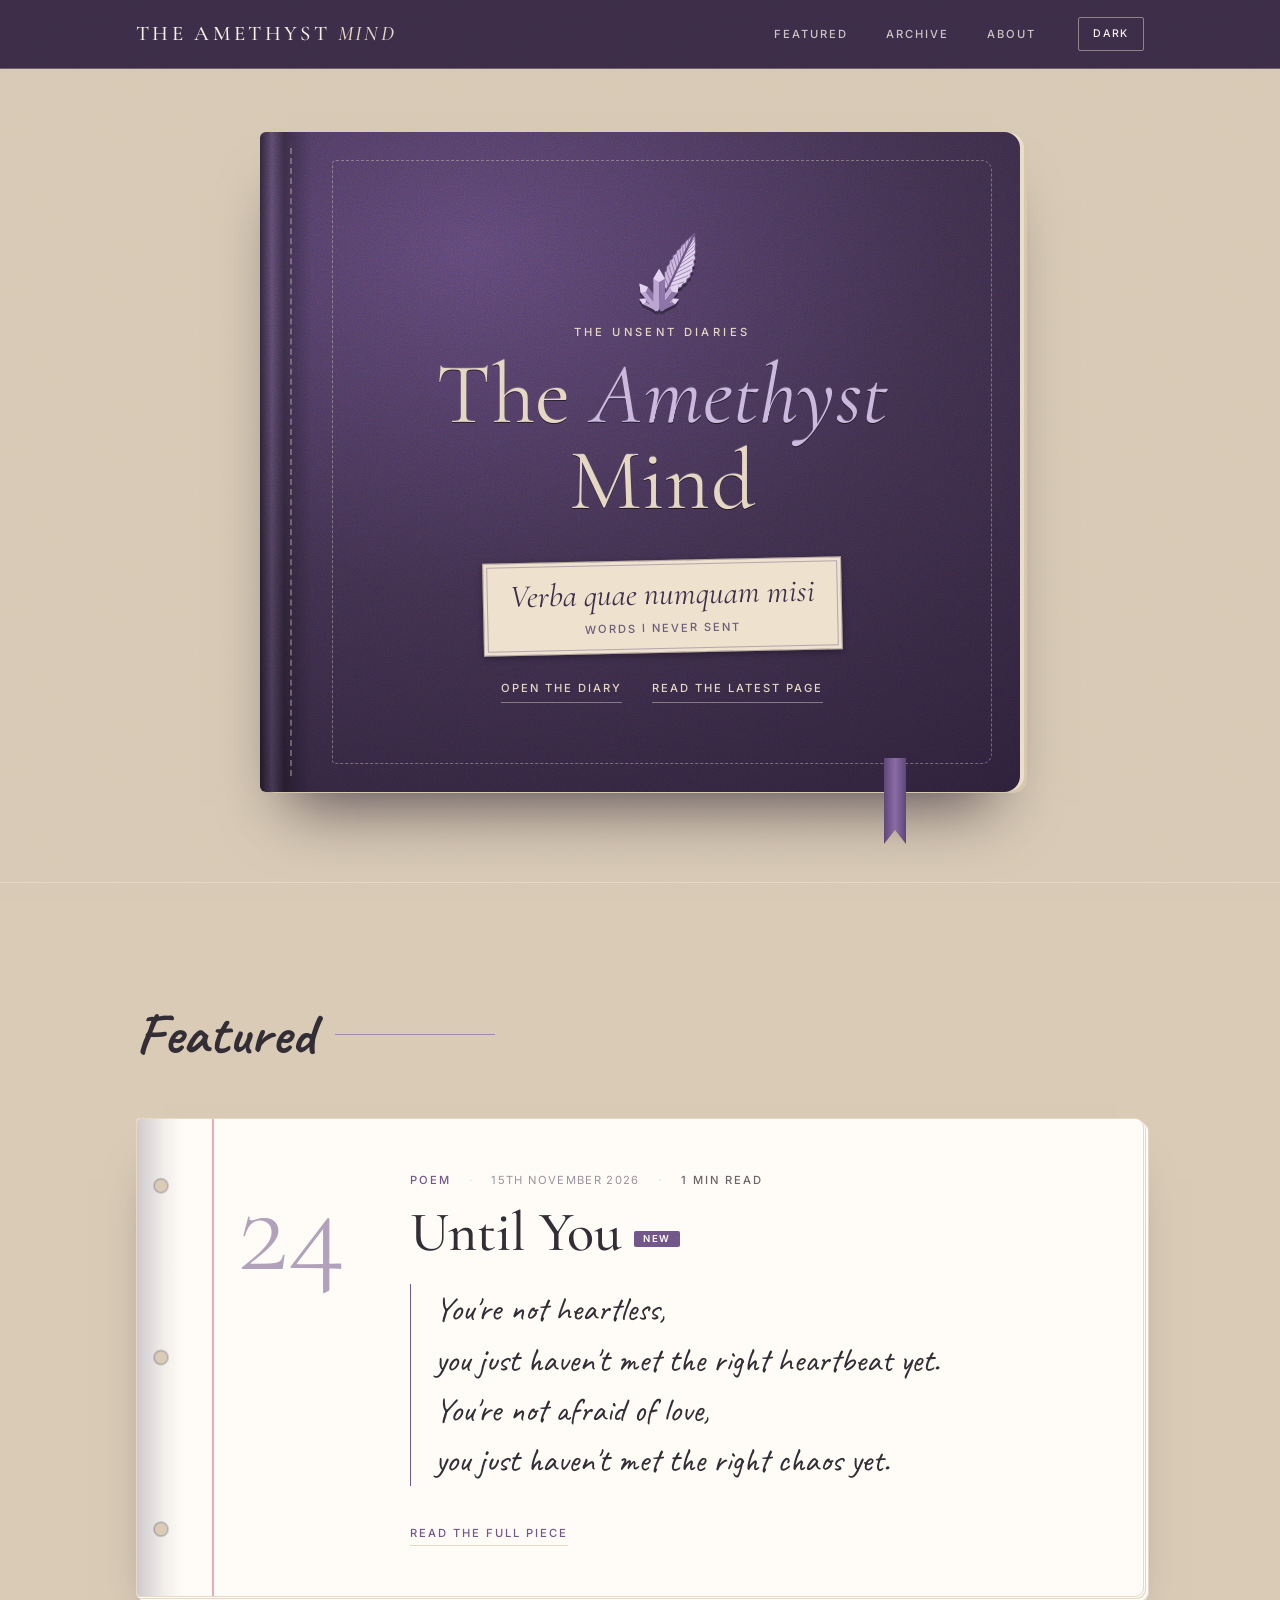
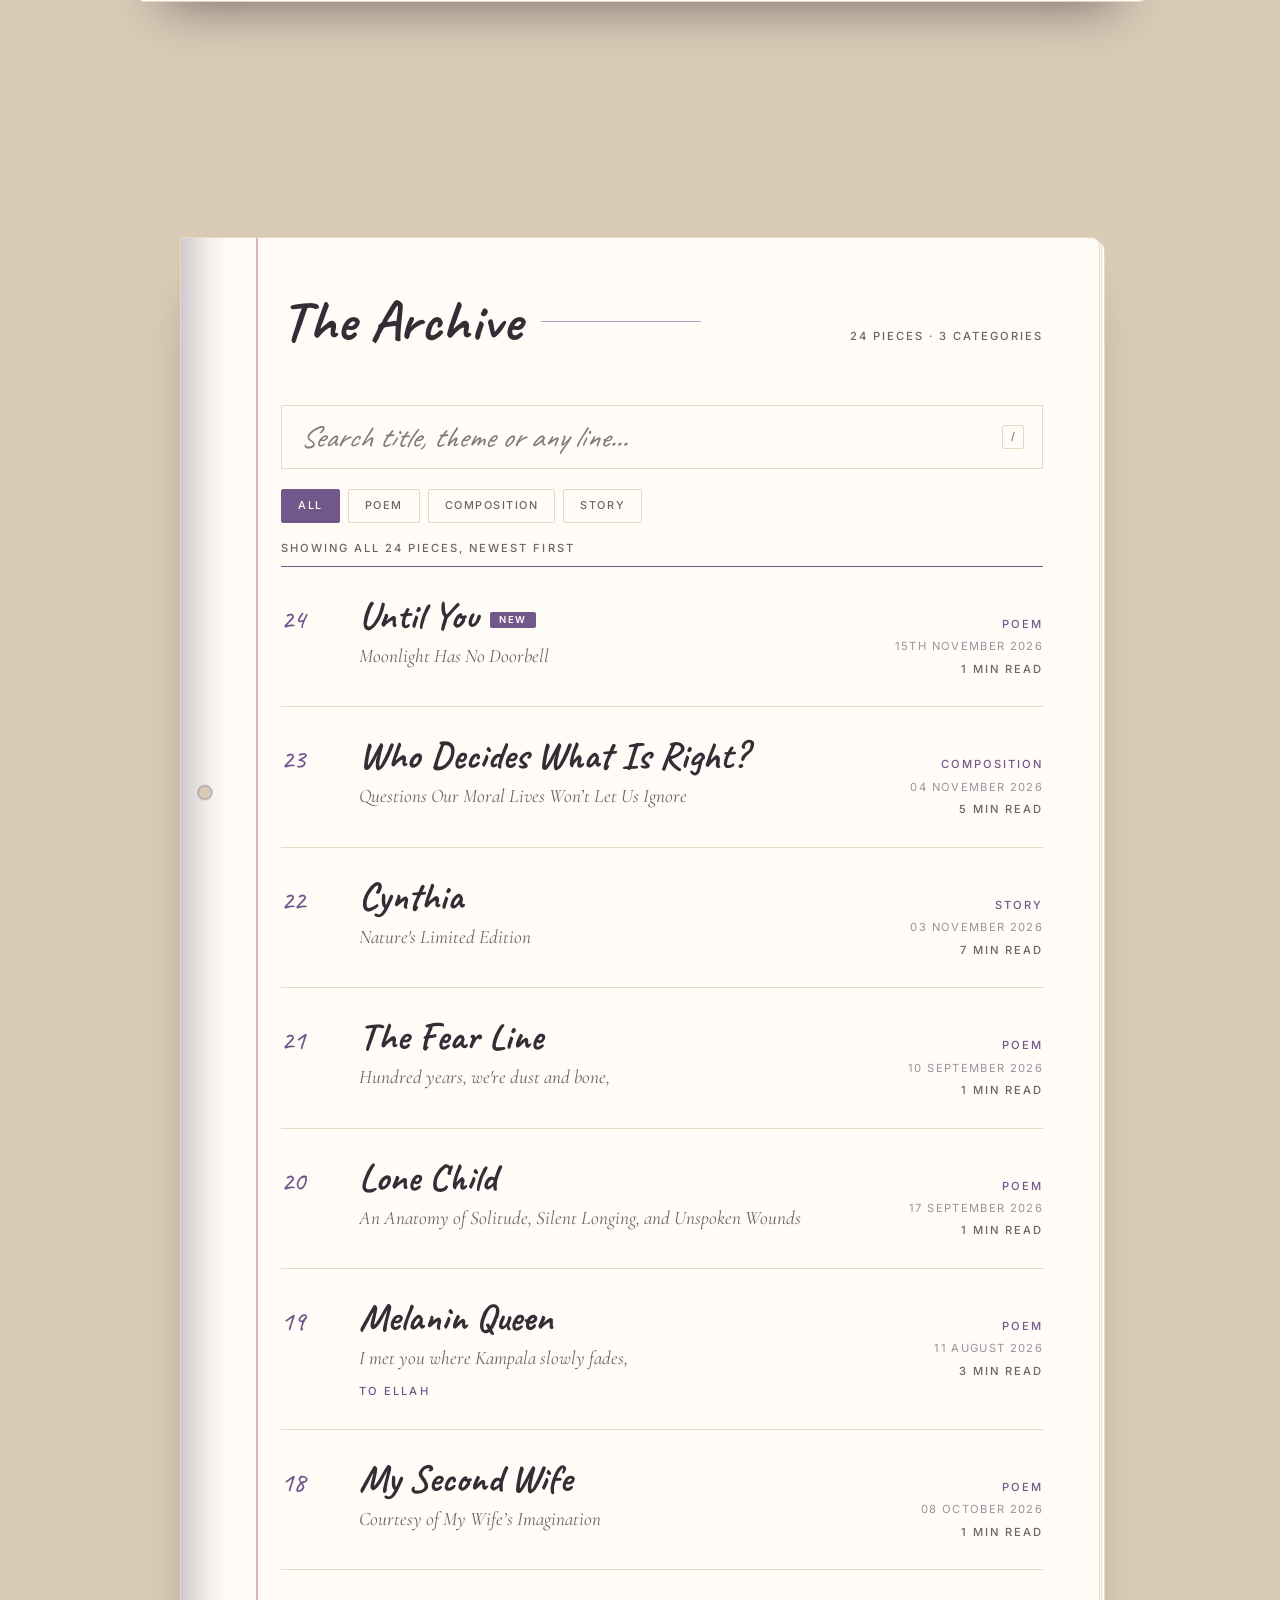
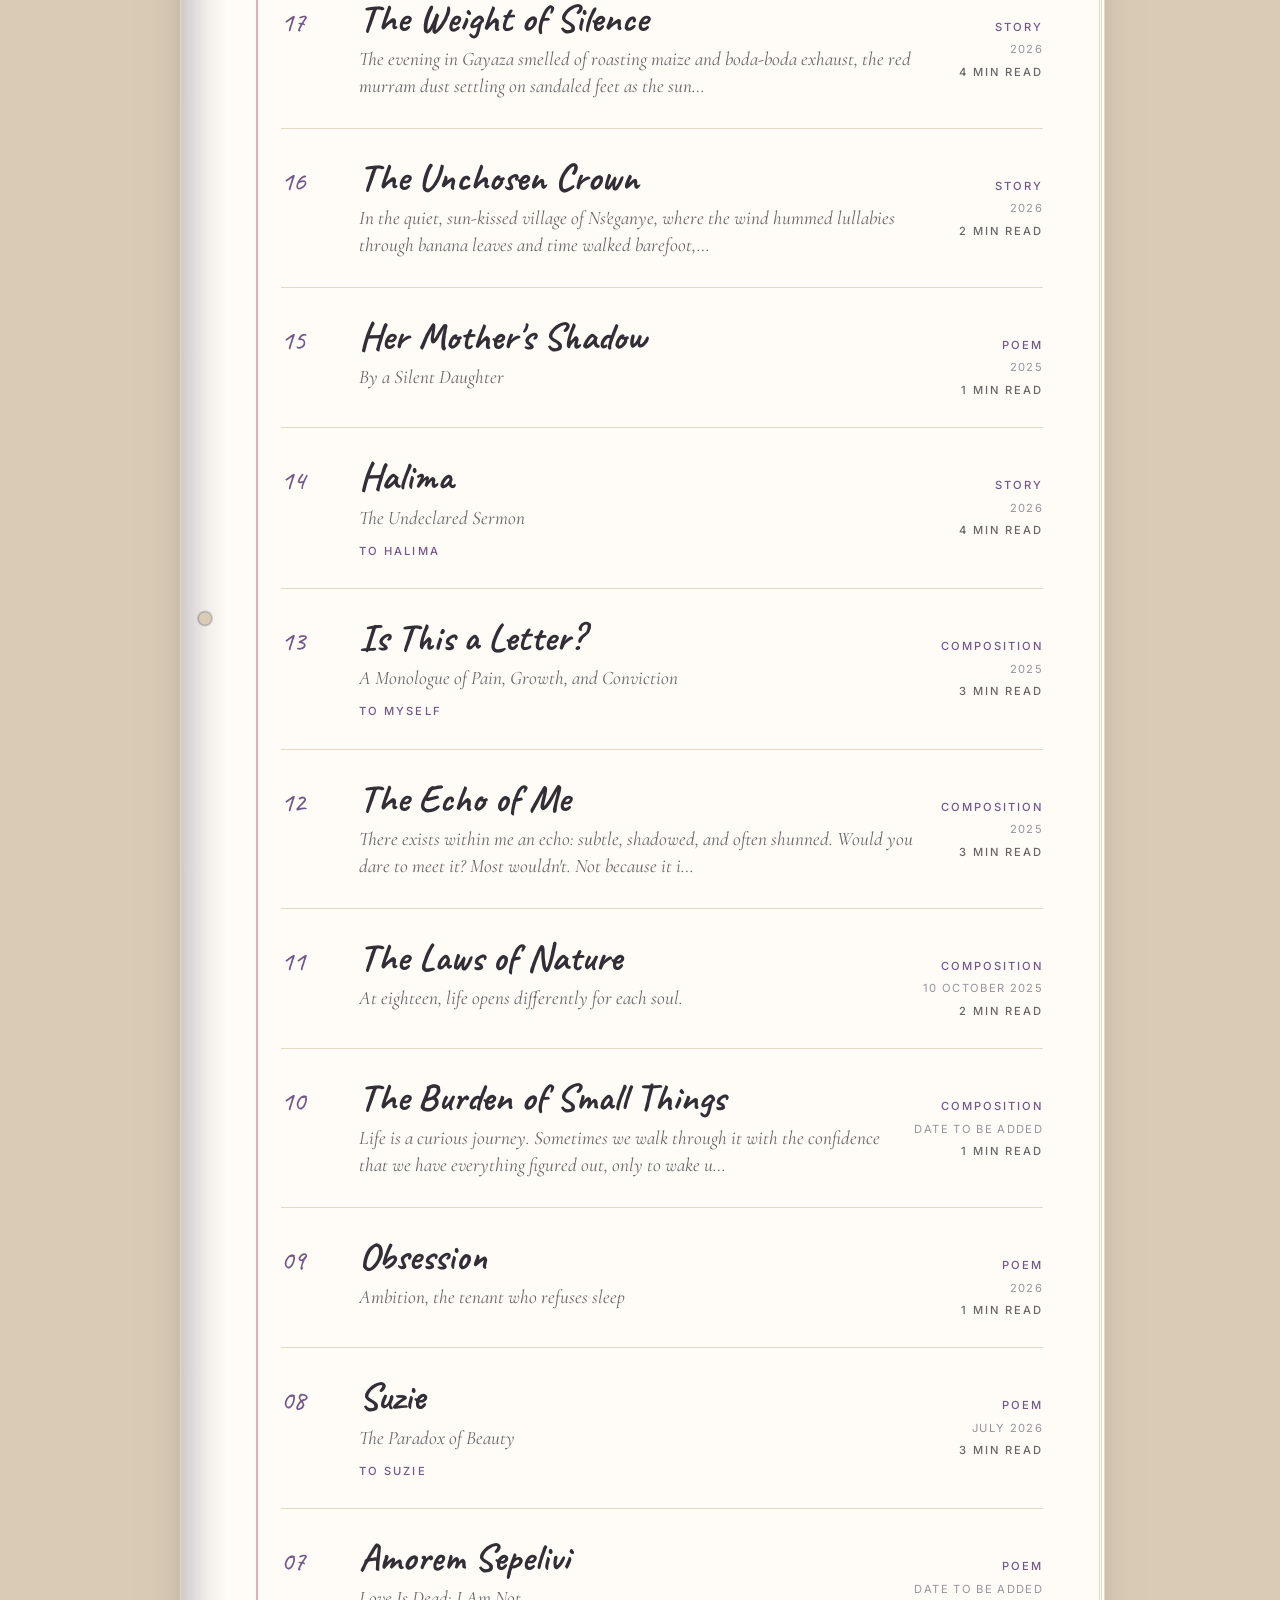
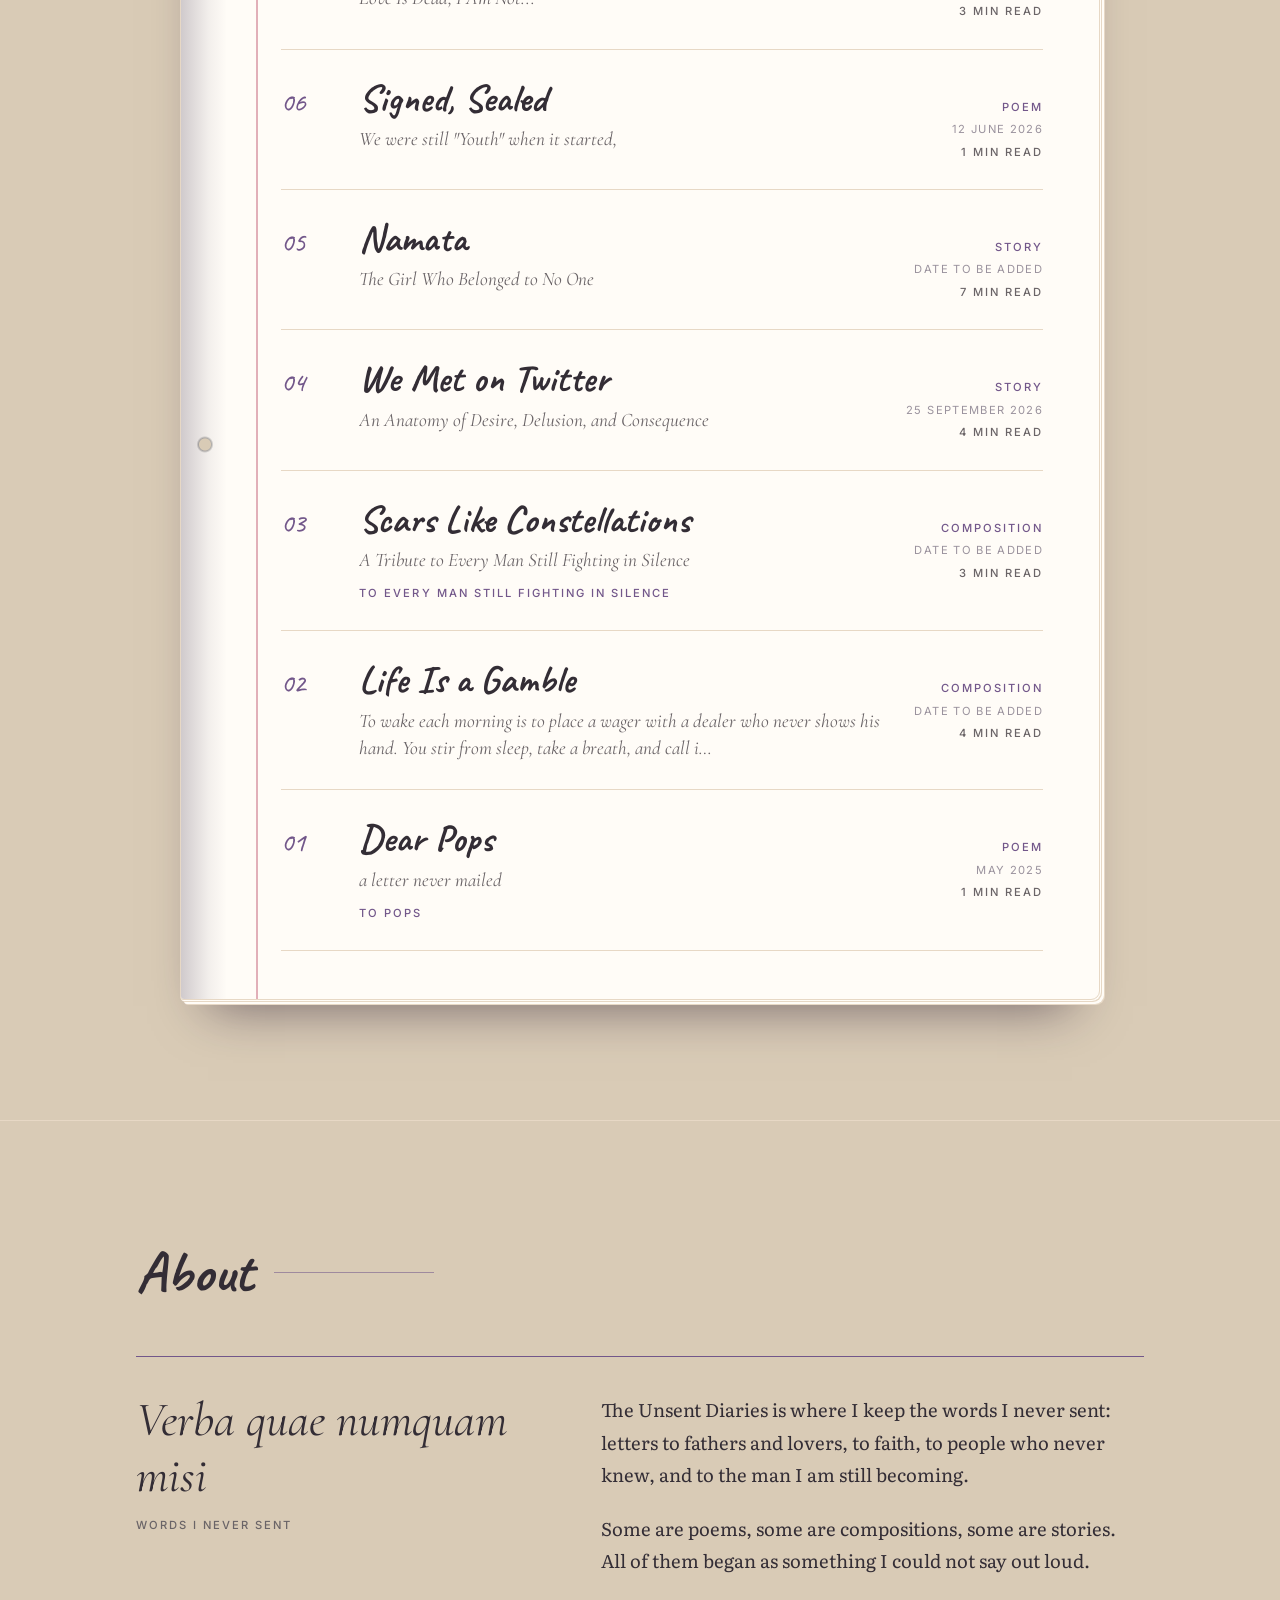
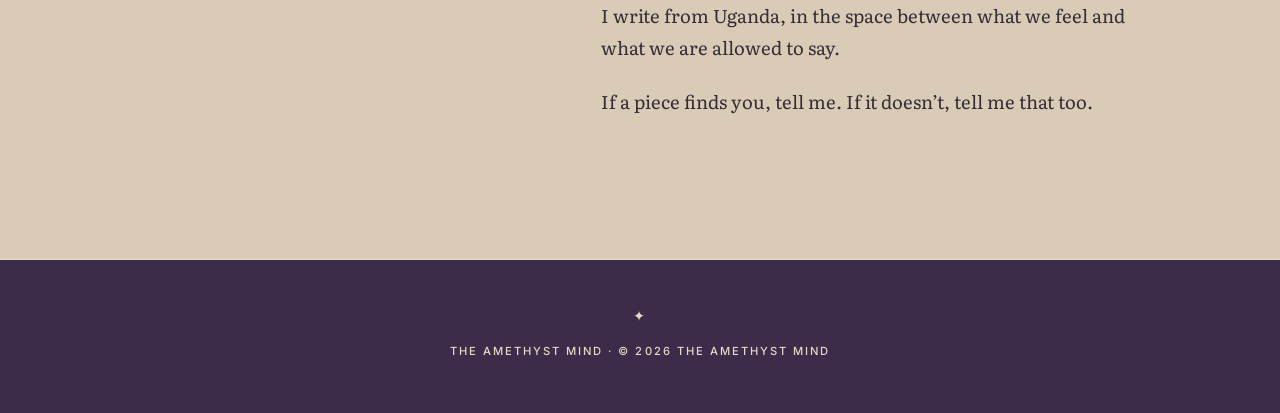
==== commit 4864540c: "Update index.html" ====
--- a/index.html
+++ b/index.html
@@ -1784,7 +1784,7 @@
   subtitle: "Moonlight Has No Doorbell",
   to: "",
   category: "Poem",
-  date: "15th Novemnber 2026",
+  date: "15th November 2026",
   text: `You're not heartless,  
 you just haven't met the right heartbeat yet.
 
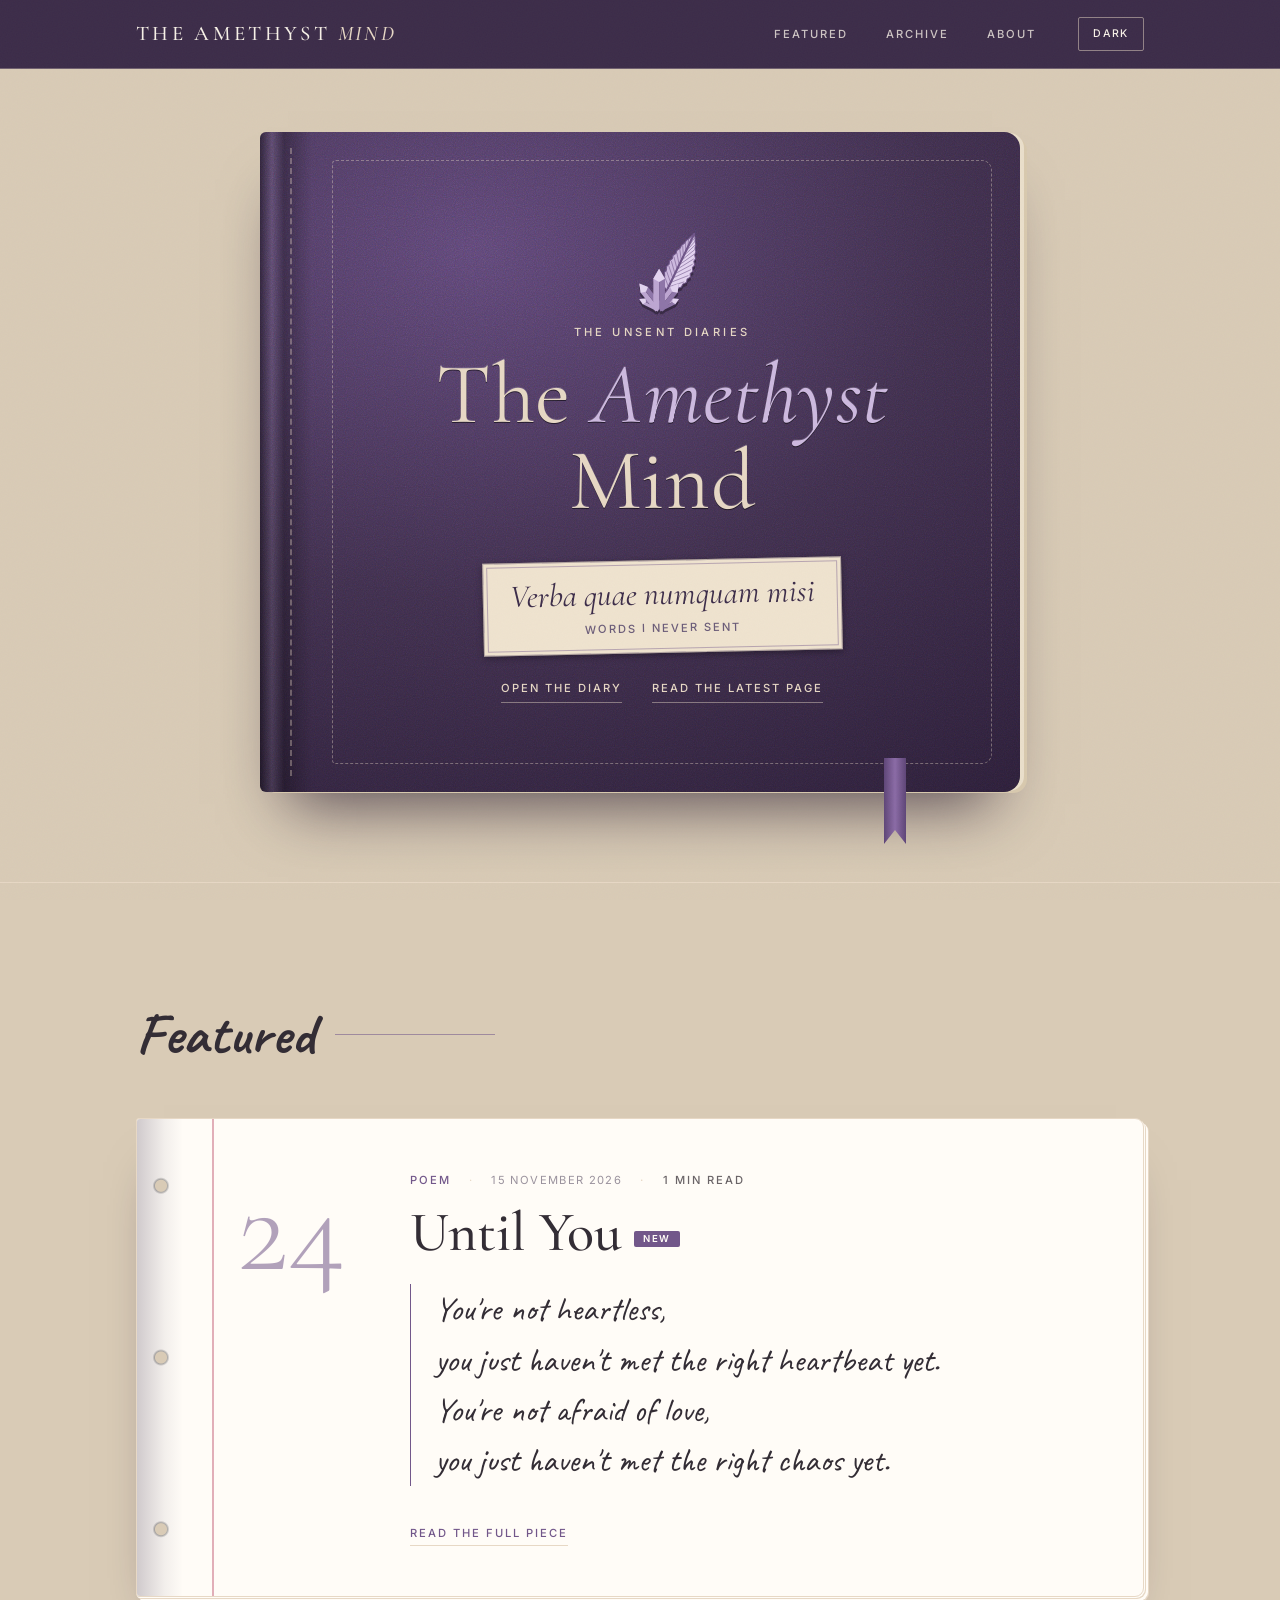
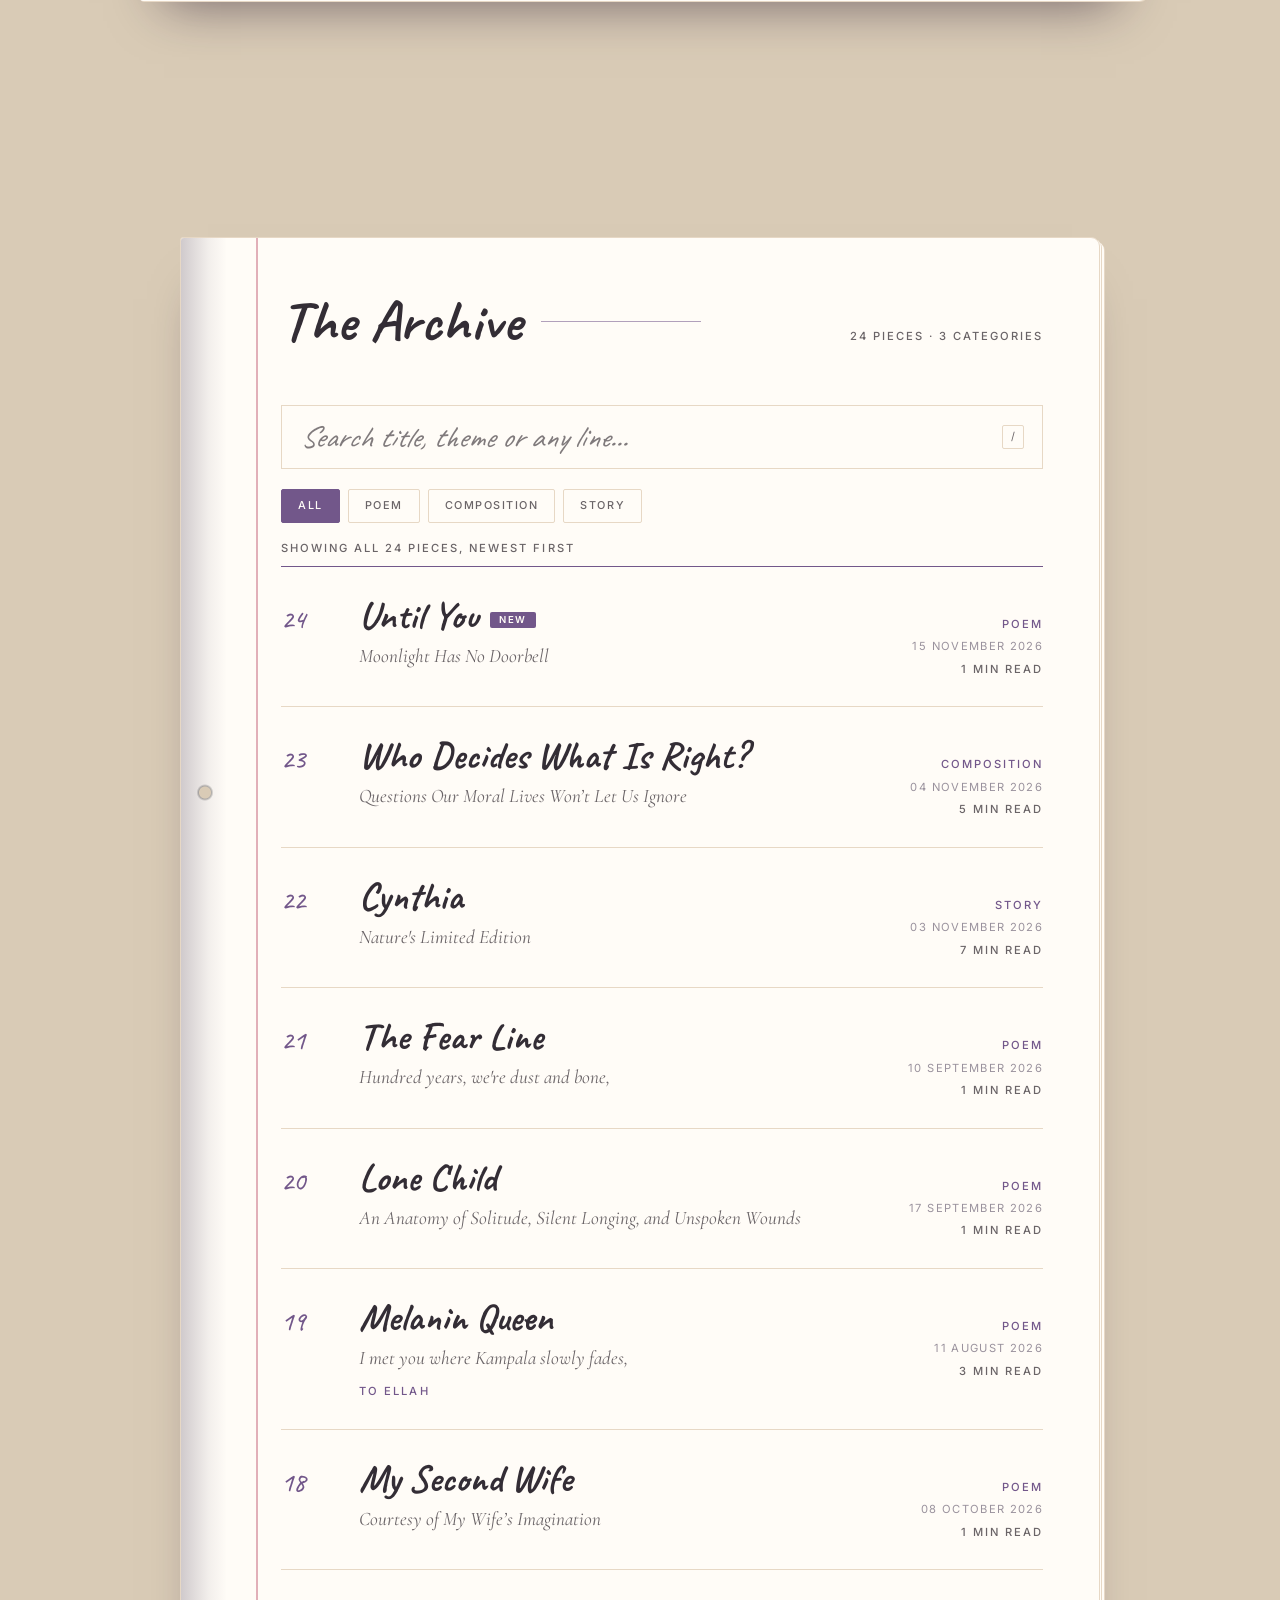
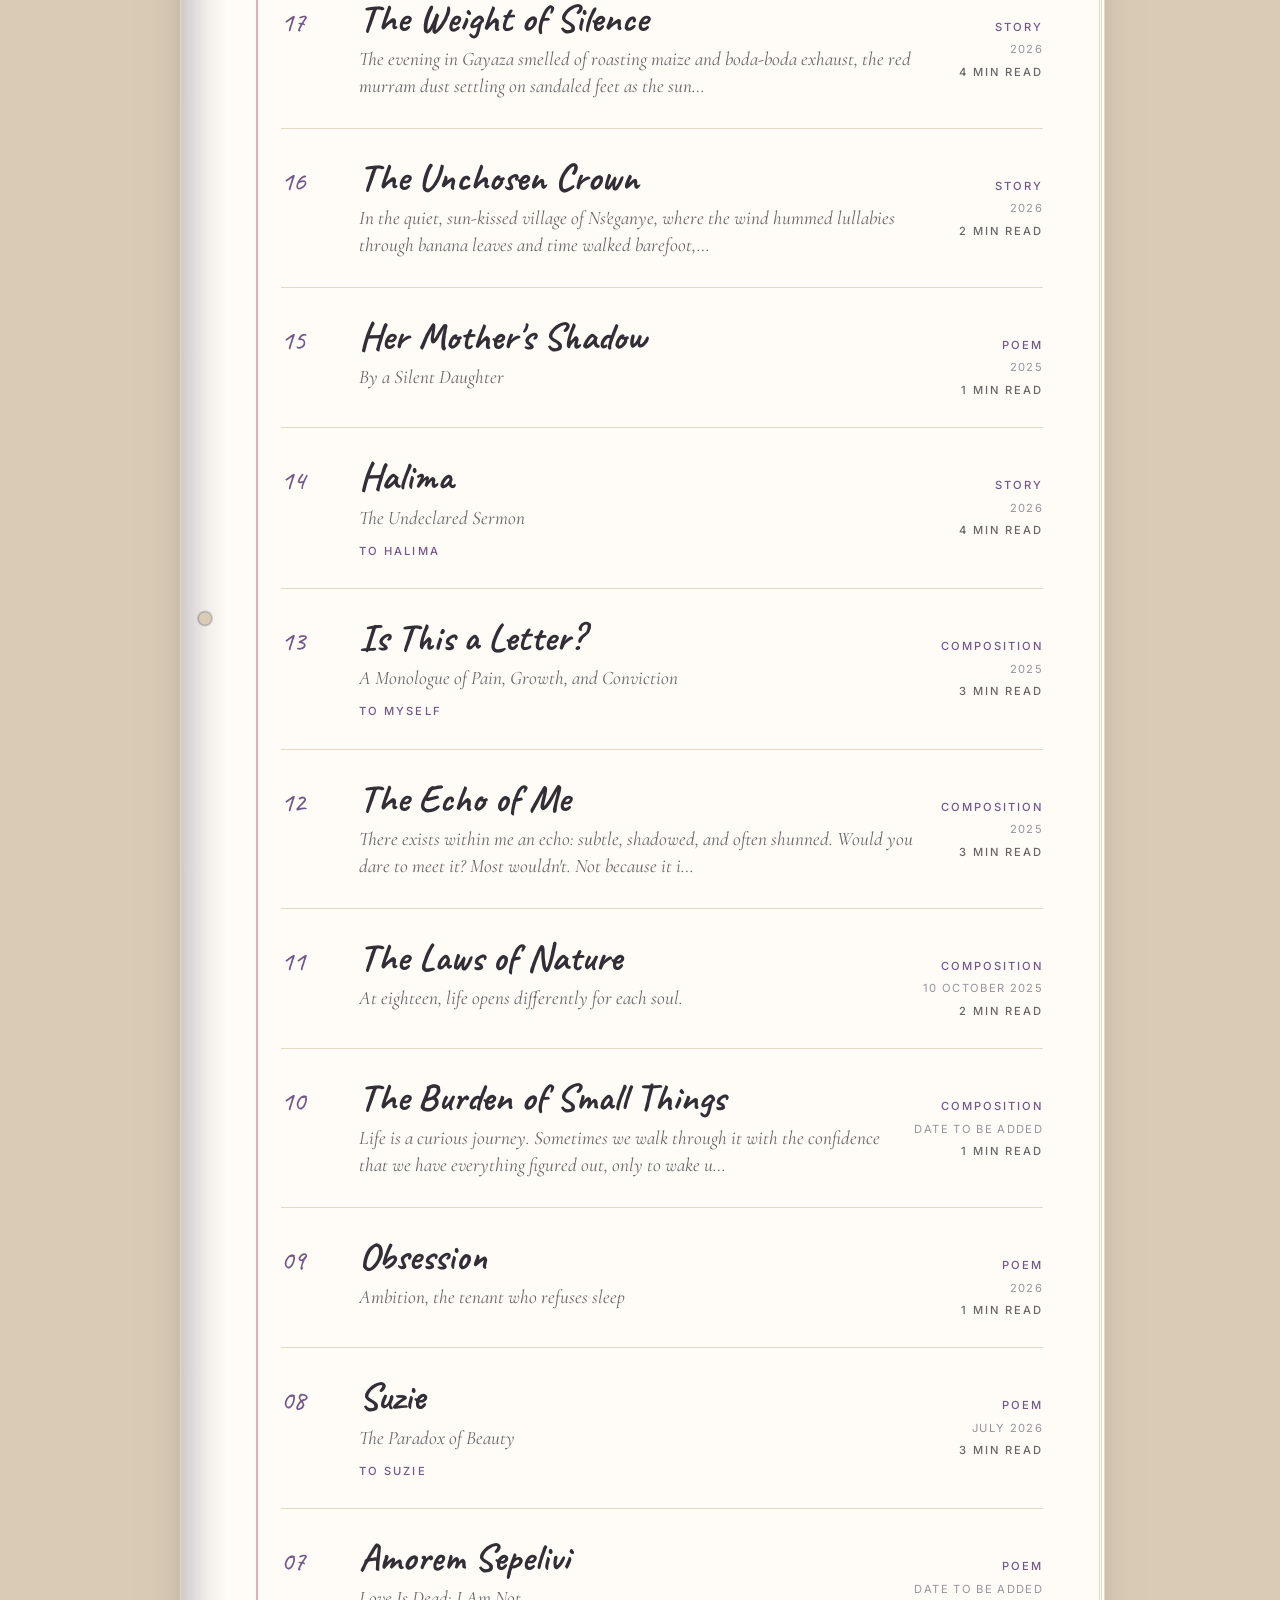
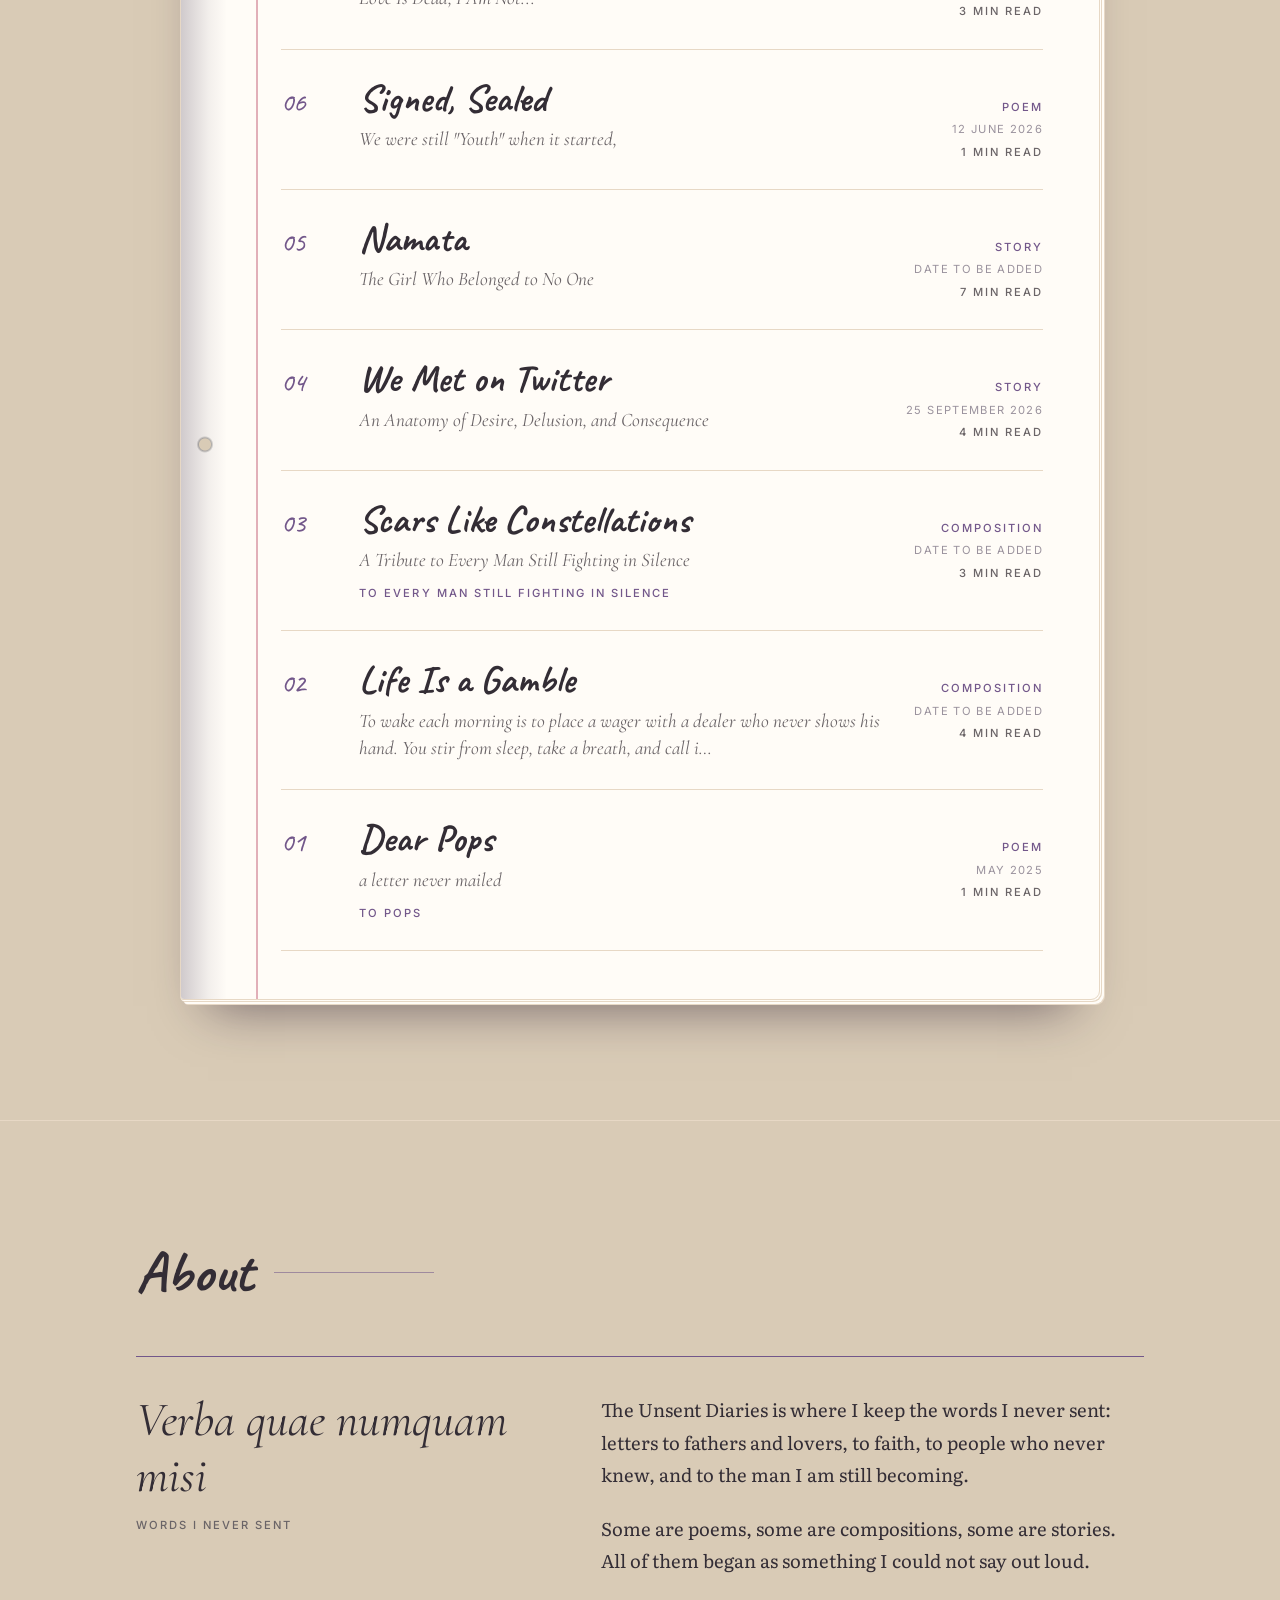
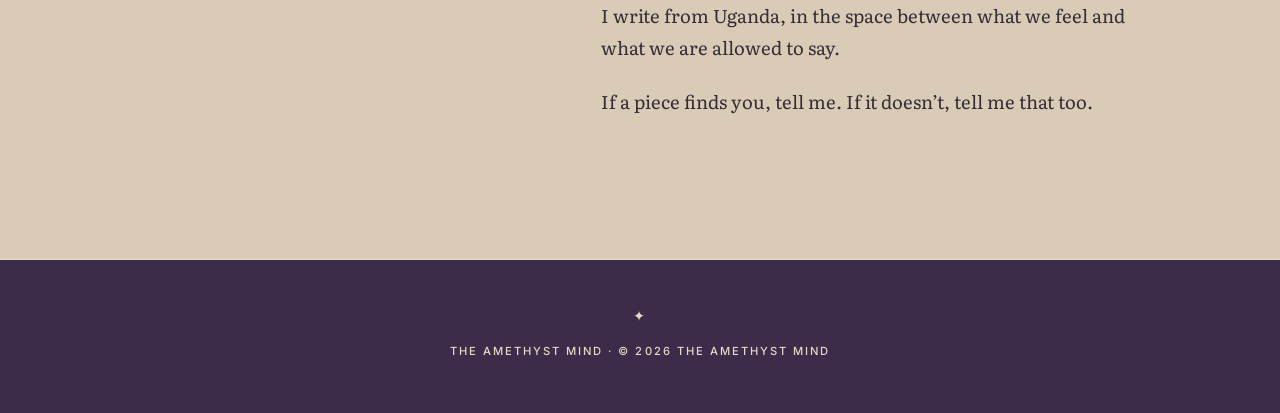
==== commit e0ab2774: "Update index.html" ====
--- a/index.html
+++ b/index.html
@@ -1784,7 +1784,7 @@
   subtitle: "Moonlight Has No Doorbell",
   to: "",
   category: "Poem",
-  date: "15th November 2026",
+  date: "15 November 2026",
   text: `You're not heartless,  
 you just haven't met the right heartbeat yet.
 
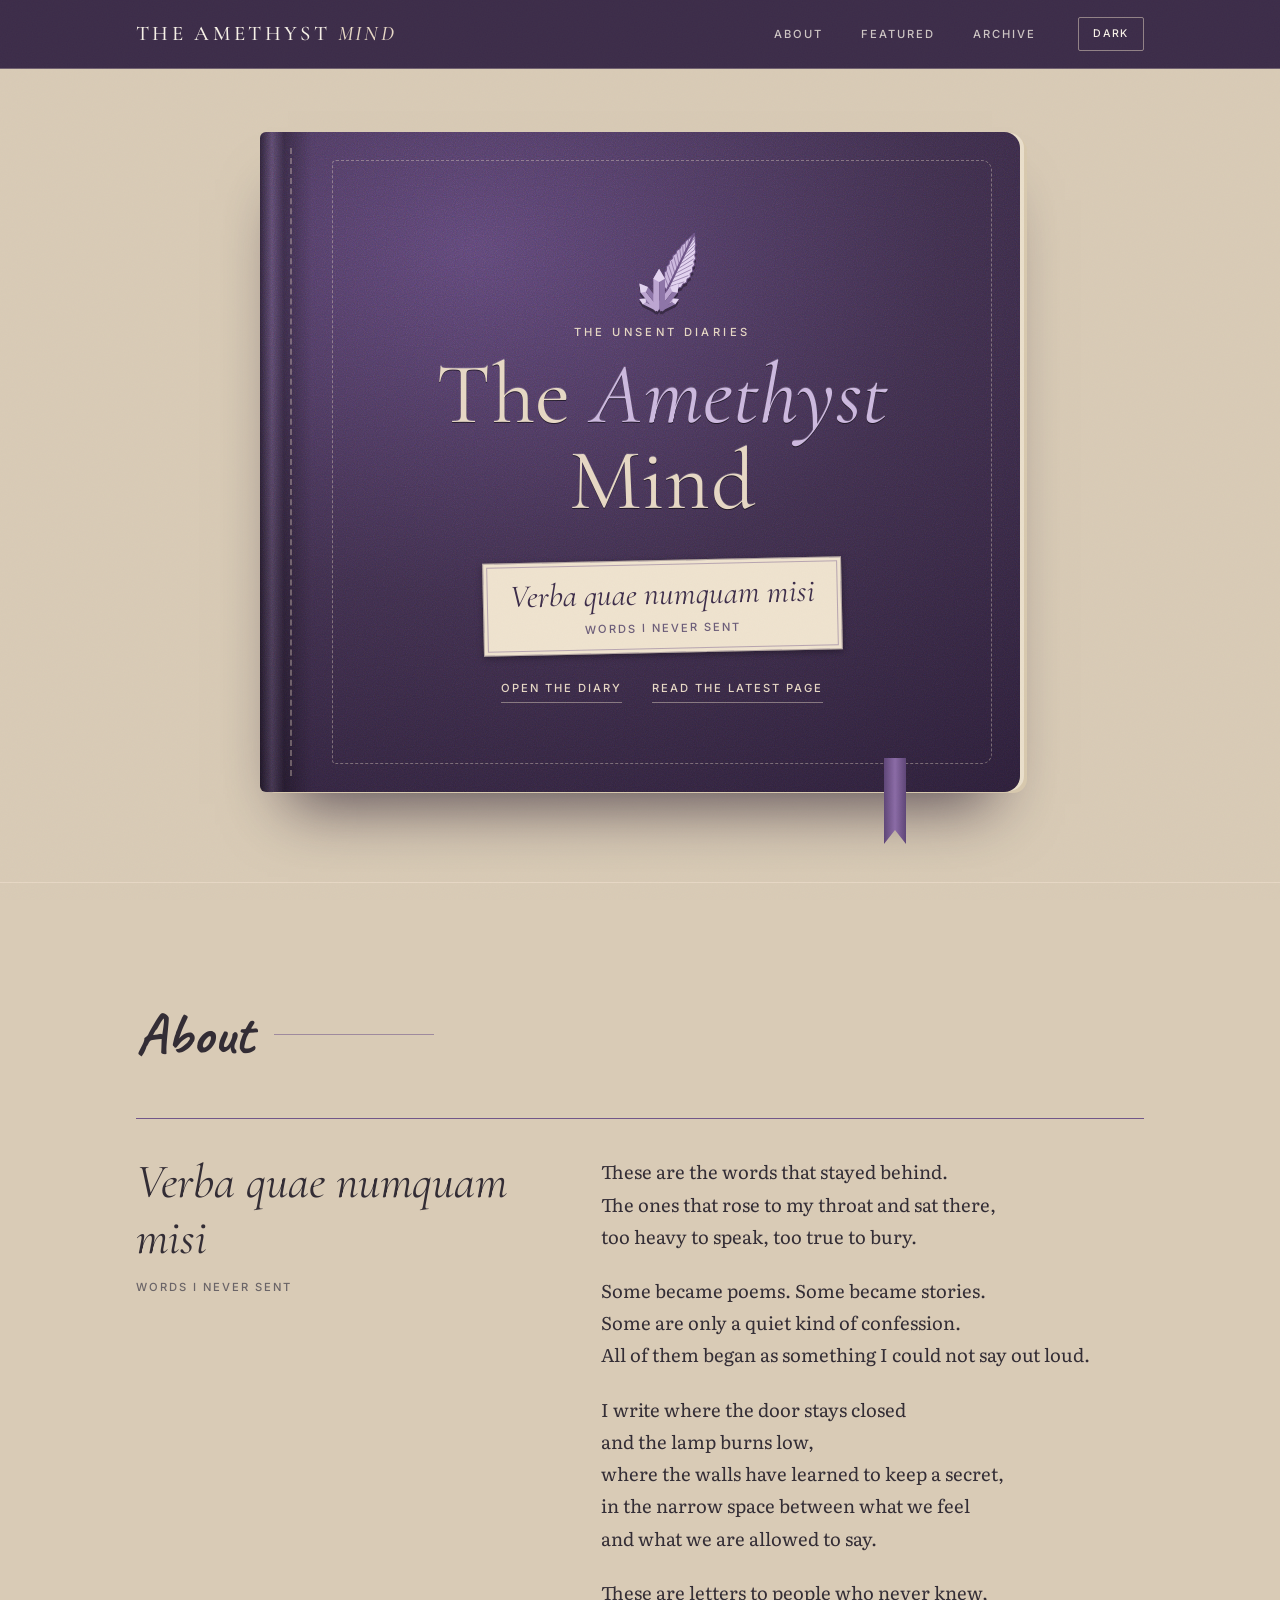
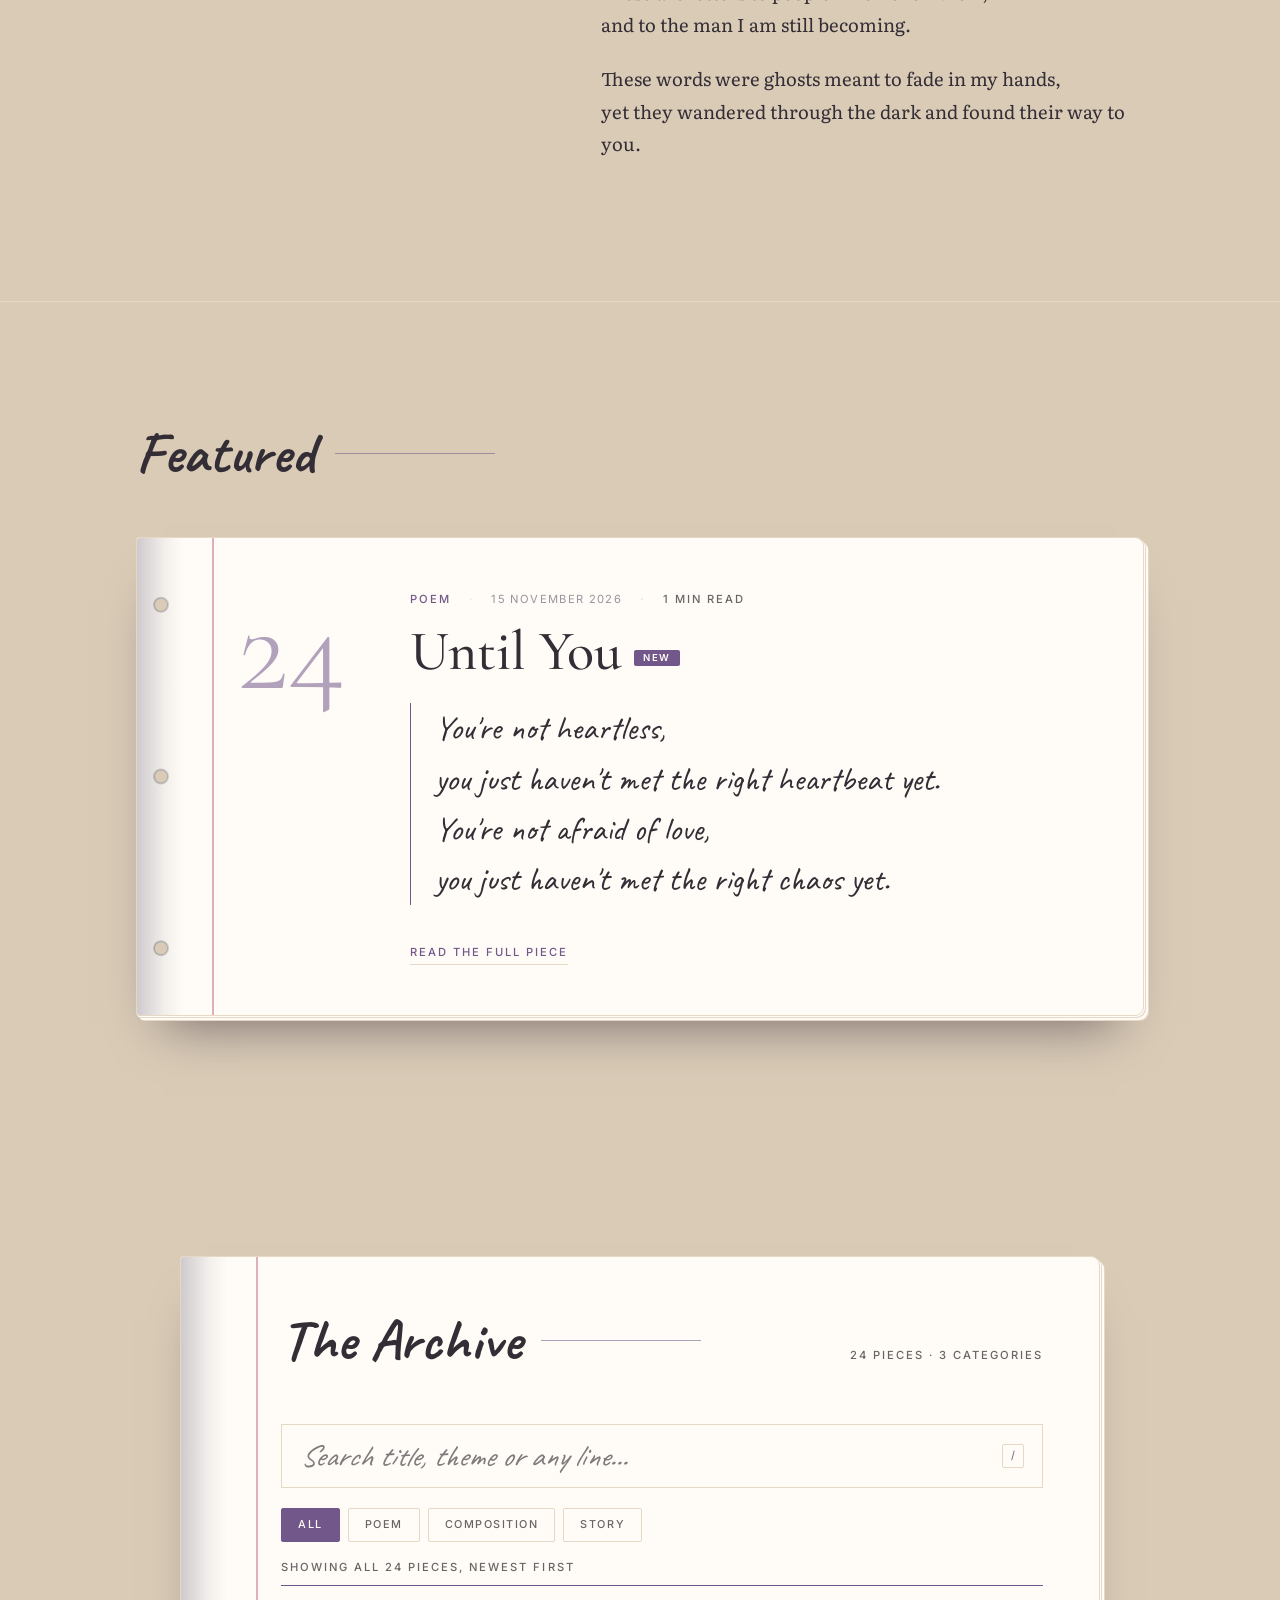
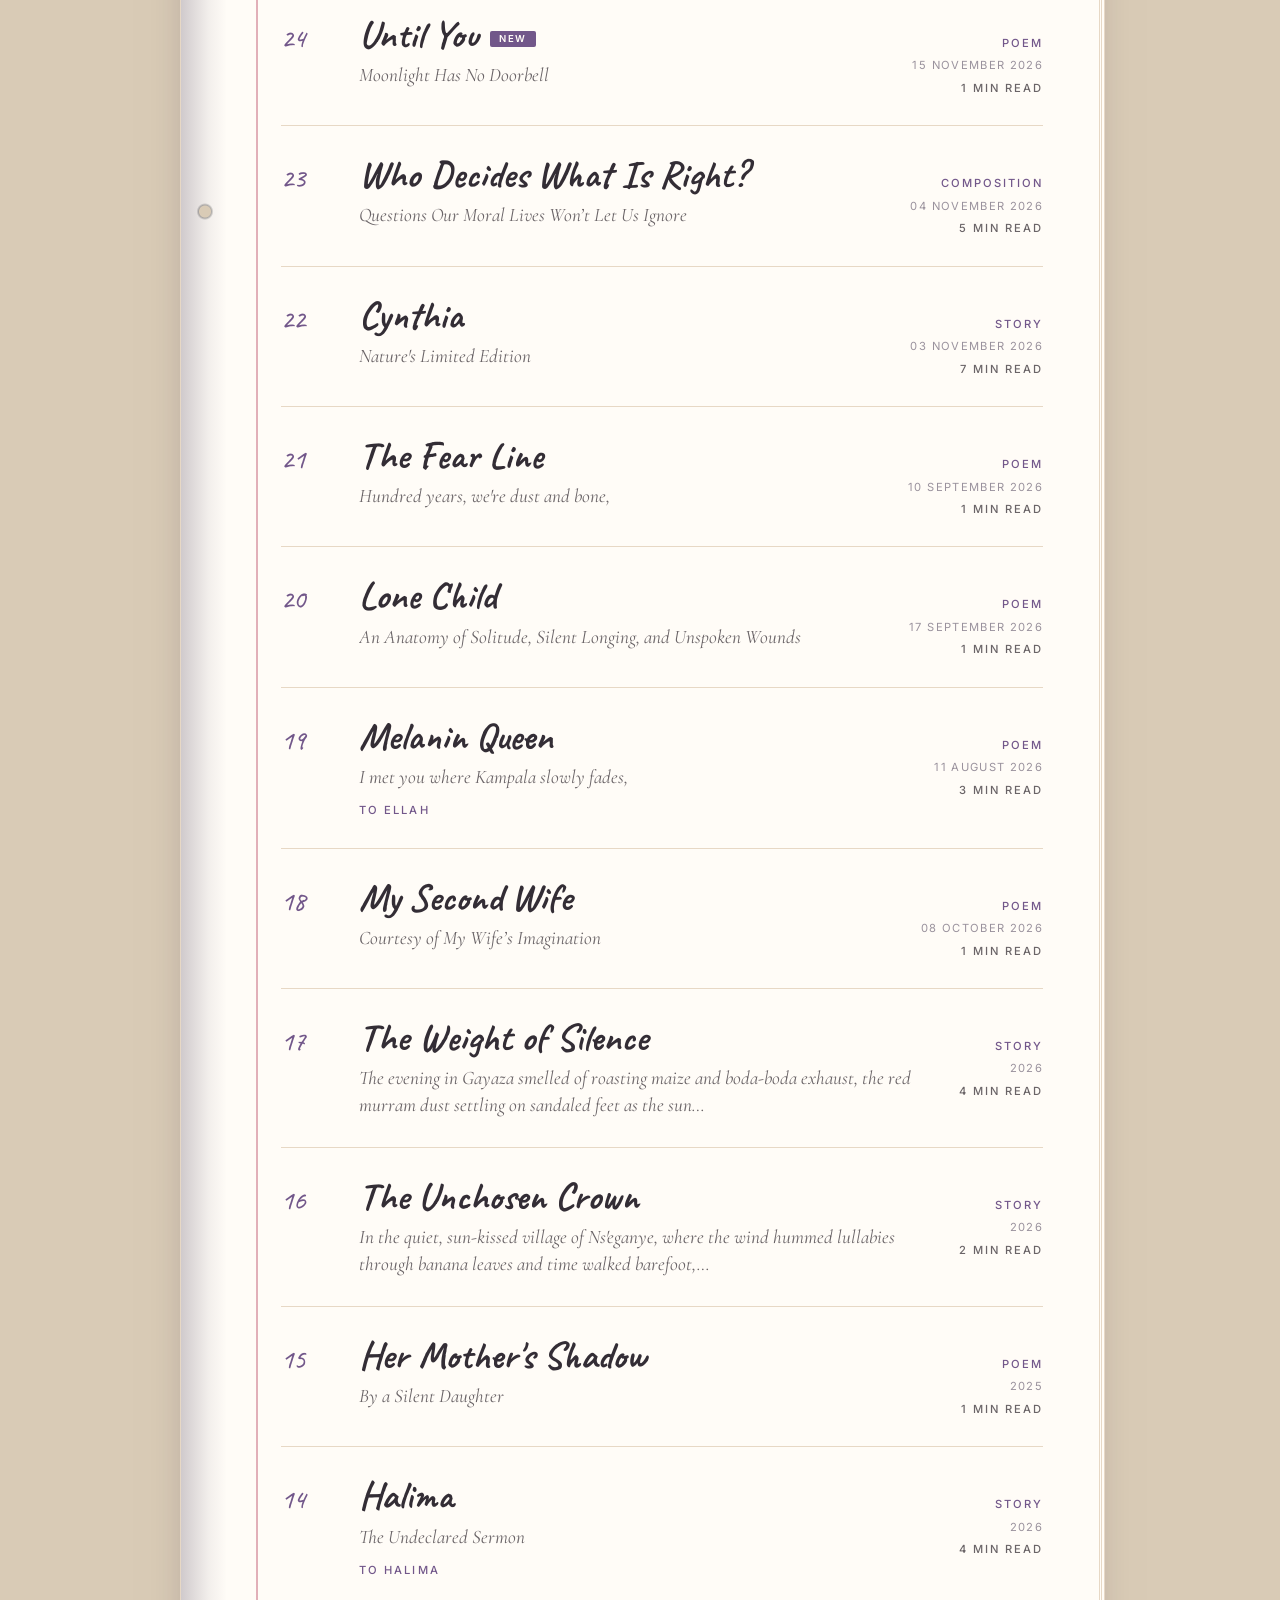
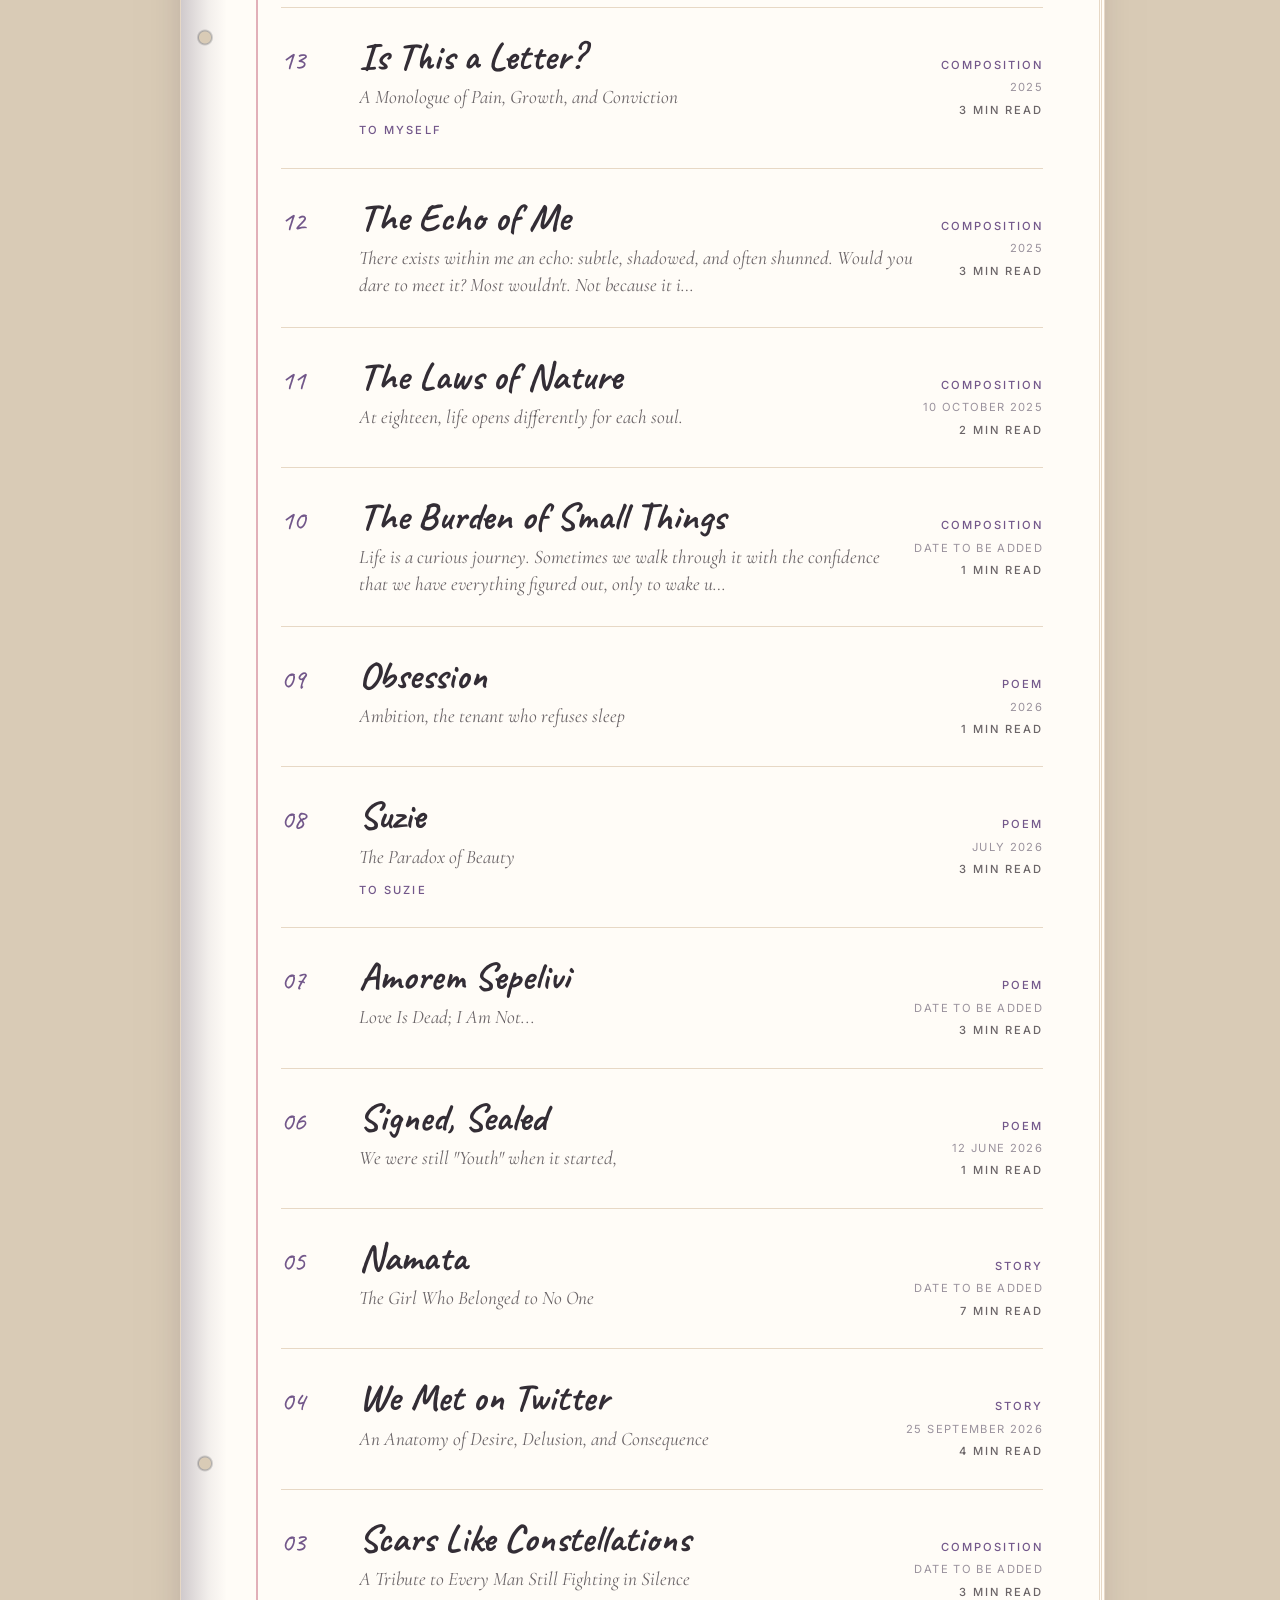
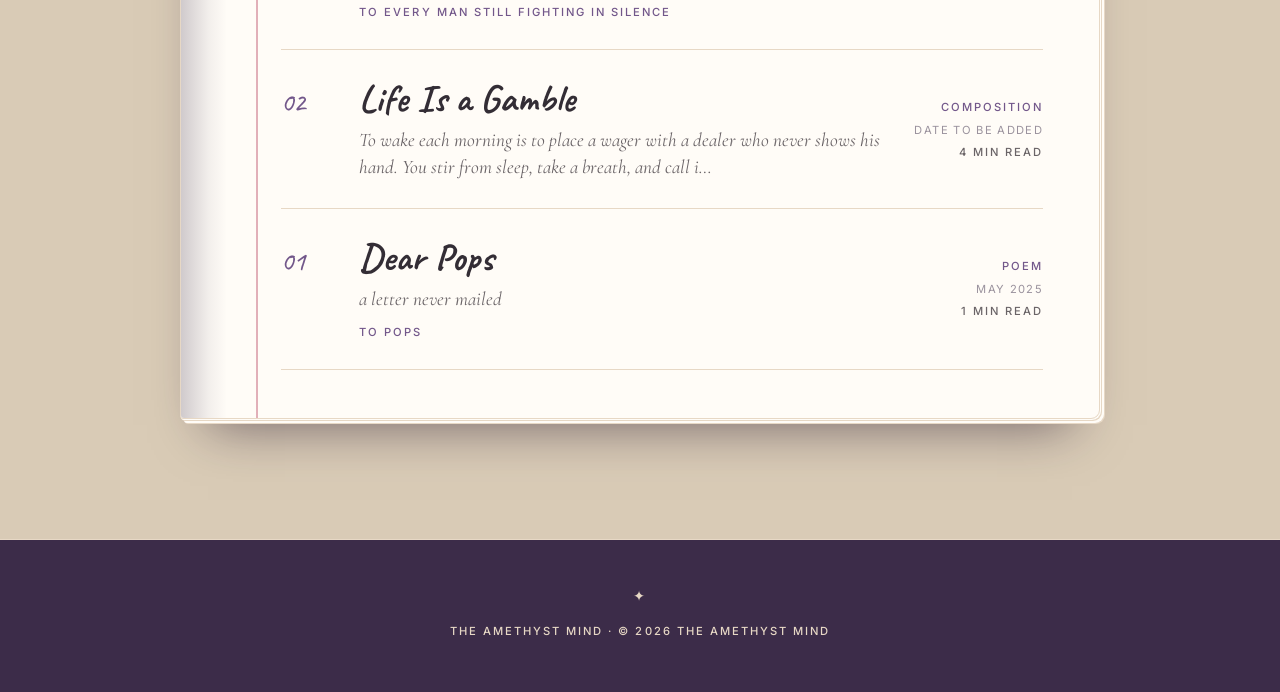
==== commit e442bf5d: "Update index.html" ====
--- a/index.html
+++ b/index.html
@@ -195,7 +195,7 @@
 .lead{margin:0 0 28px;color:var(--mute);font-family:var(--display);font-style:italic;font-size:1.4rem;line-height:1.4;max-width:34em}
 .about{display:grid;grid-template-columns:1fr 1.4fr;gap:32px clamp(32px,6vw,80px);align-items:start;border-top:1px solid var(--accent);padding-top:36px}
 .motto{font-family:var(--display);font-style:italic;font-weight:400;font-size:clamp(2rem,4.2vw,3rem);line-height:1.15;margin:0 0 12px;color:var(--ink)}
-.about-text p{margin:0 0 1.2em;font-size:1.15rem;line-height:1.75}
+.about-text p{margin:0 0 1.2em;font-size:1.15rem;line-height:1.75;white-space:pre-line}
 @media(max-width:860px){.about{grid-template-columns:1fr}}
 /* ---------- Reactions, share & comments ---------- */
 .fb{margin:0 0 56px}
@@ -345,9 +345,9 @@
     <a class="brand" href="#/" aria-label="The Amethyst Mind, home">The Amethyst <b> Mind</b></a>
     <nav class="menu" aria-label="Primary">
       <ul id="nav-list">
+        <li><a href="#/about">About</a></li>
         <li><a href="#/featured">Featured</a></li>
         <li><a href="#/archive">Archive</a></li>
-        <li><a href="#/about">About</a></li>
         <li><a href="#/contact">Contact</a></li>
       </ul>
       <button class="btn-ghost" id="theme-btn" type="button">Light</button>
@@ -376,6 +376,16 @@
       </div>
     </section>
 
+    <section class="block" id="about" aria-labelledby="about-h">
+      <div class="wrap">
+        <div class="sec-head"><h2 id="about-h">About</h2></div>
+        <div class="about">
+          <div><p class="motto" id="motto"></p><p class="ui" id="motto-en"></p></div>
+          <div class="about-text" id="about-text"></div>
+        </div>
+      </div>
+    </section>
+
     <section class="block" id="featured" aria-labelledby="feat-h">
       <div class="wrap">
         <div class="sec-head"><h2 id="feat-h">Featured</h2></div>
@@ -402,16 +412,6 @@
         </div>
       </div>
     </section>
-    <section class="block" id="about" aria-labelledby="about-h">
-      <div class="wrap">
-        <div class="sec-head"><h2 id="about-h">About</h2></div>
-        <div class="about">
-          <div><p class="motto" id="motto"></p><p class="ui" id="motto-en"></p></div>
-          <div class="about-text" id="about-text"></div>
-        </div>
-      </div>
-    </section>
-
     <section class="block" id="contact" aria-labelledby="contact-h">
       <div class="wrap">
         <div class="sec-head"><h2 id="contact-h">Contact</h2></div>
@@ -439,10 +439,11 @@
   taglineEn: "Words I never sent",
   email: "",                   // put your email here, e.g. "you@gmail.com": the Contact section appears once this is filled
   about: [                     // the About section: edit these lines in your own words
-    "The Unsent Diaries is where I keep the words I never sent: letters to fathers and lovers, to faith, to people who never knew, and to the man I am still becoming.",
-    "Some are poems, some are compositions, some are stories. All of them began as something I could not say out loud.",
-    "I write from Uganda, in the space between what we feel and what we are allowed to say.",
-    "If a piece finds you, tell me. If it doesn’t, tell me that too."
+    "These are the words that stayed behind.\nThe ones that rose to my throat and sat there,\ntoo heavy to speak, too true to bury.",
+    "Some became poems. Some became stories.\nSome are only a quiet kind of confession.\nAll of them began as something I could not say out loud.",
+    "I write where the door stays closed\nand the lamp burns low,\nwhere the walls have learned to keep a secret,\nin the narrow space between what we feel\nand what we are allowed to say.",
+    "These are letters to people who never knew,\nand to the man I am still becoming.",
+    "These words were ghosts meant to fade in my hands,\nyet they wandered through the dark and found their way to you."
   ],
   url: "",                     // your live website address, e.g. "https://yourname.com/" (used in share links; leave "" to use the current address)
   social: []                   // e.g. [{ label: "Instagram", href: "https://..." }] (empty = nothing shown)
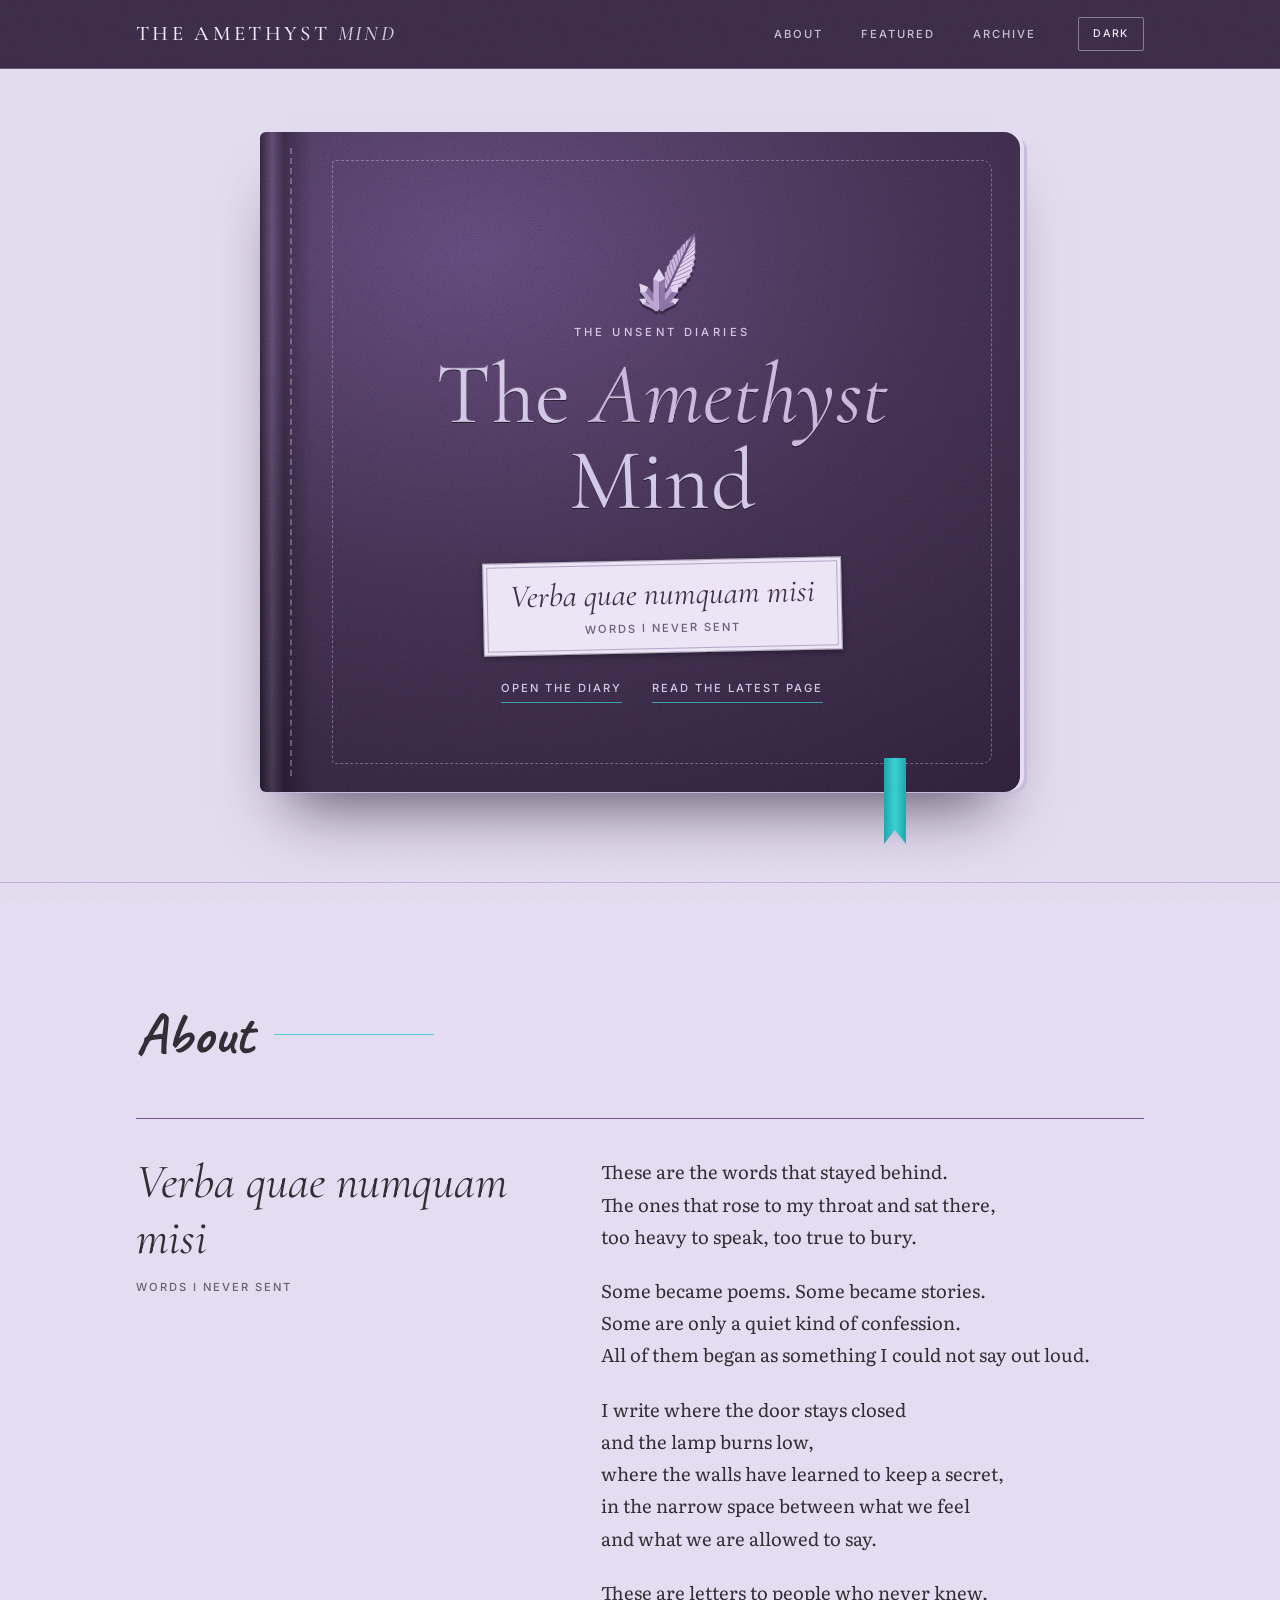
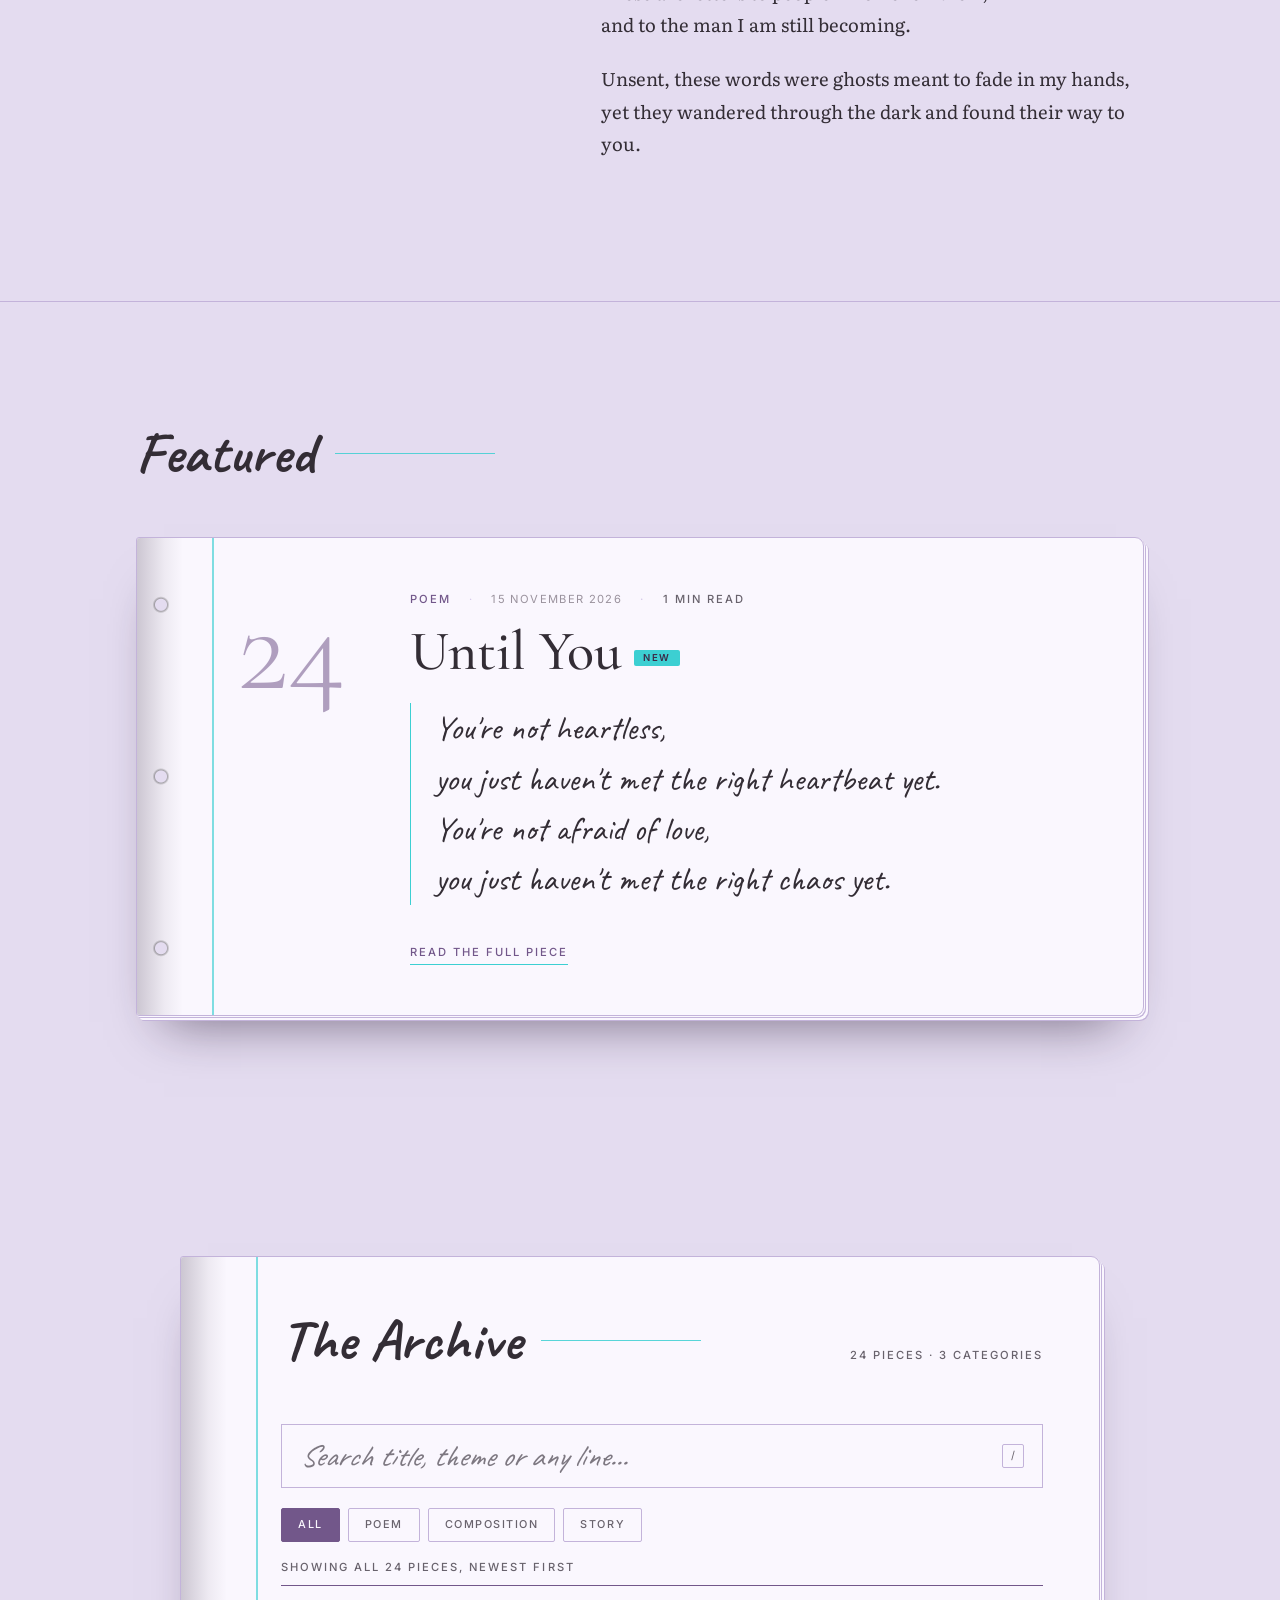
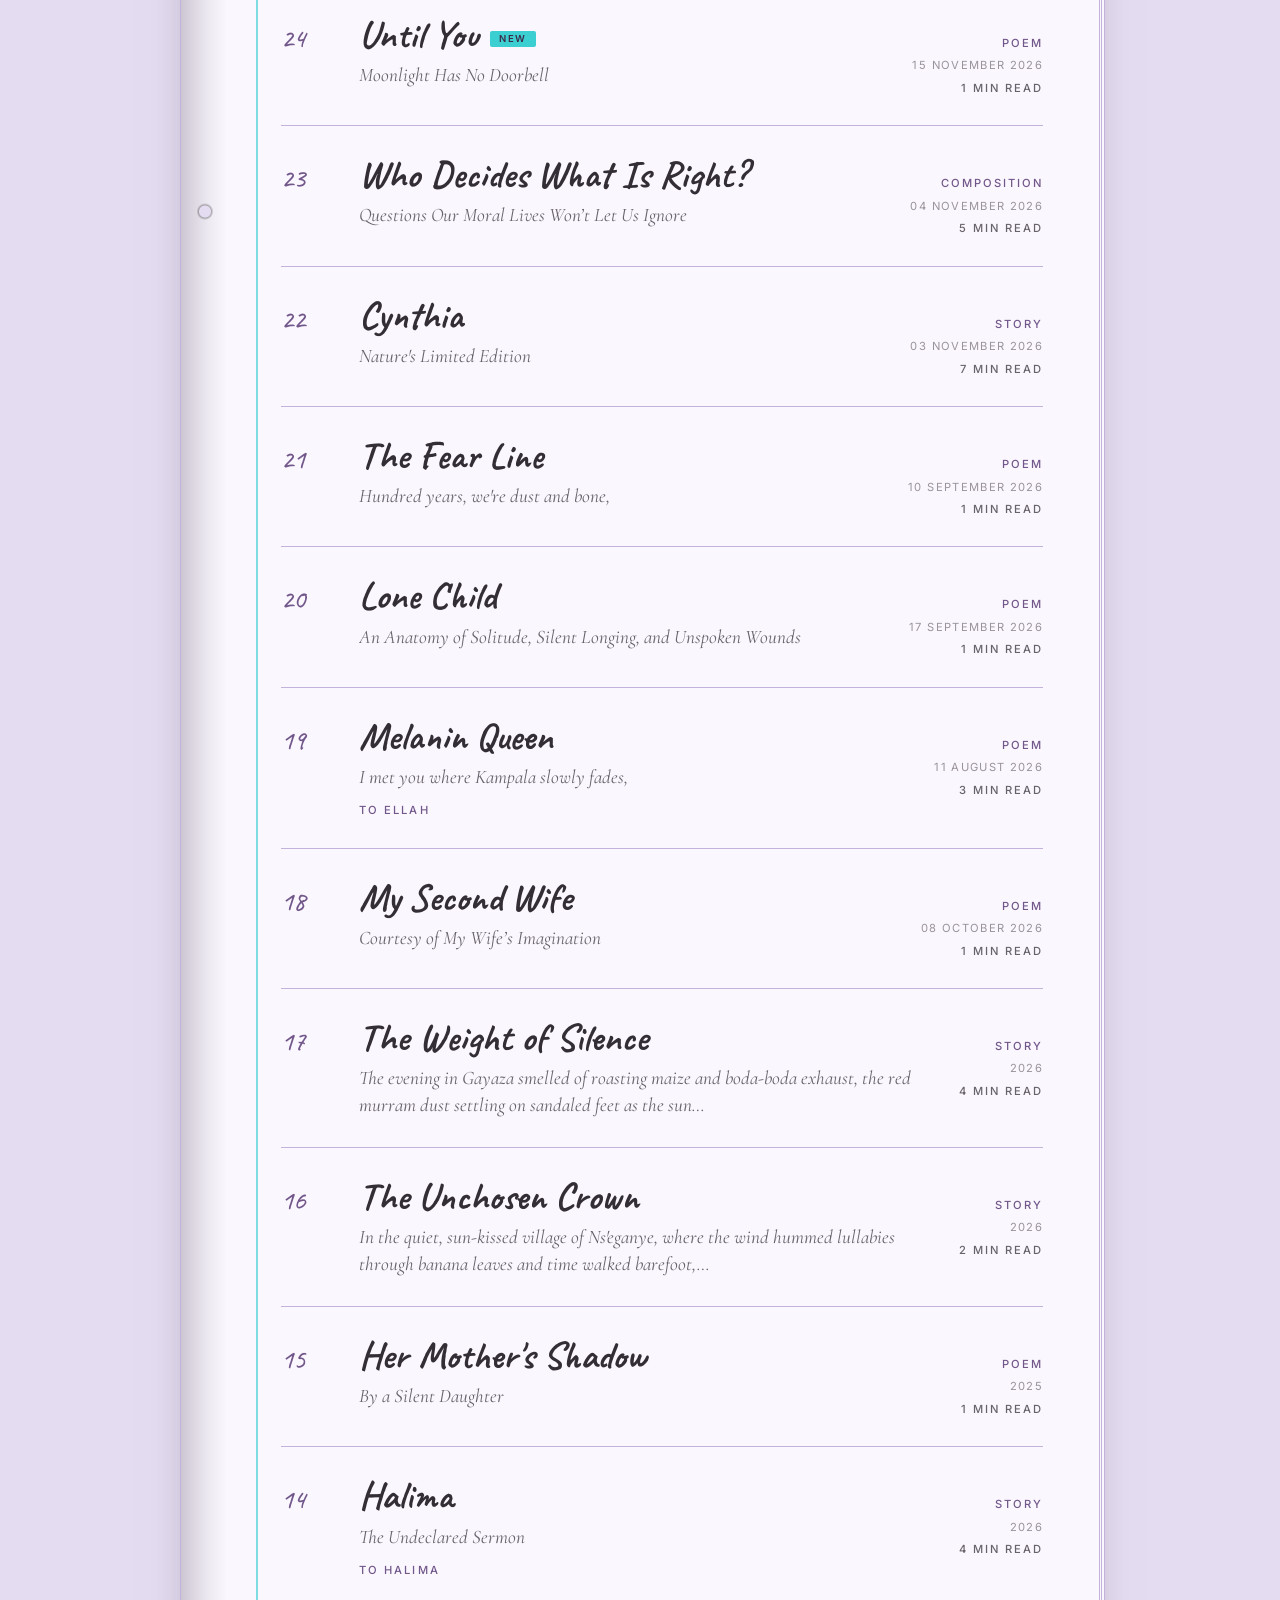
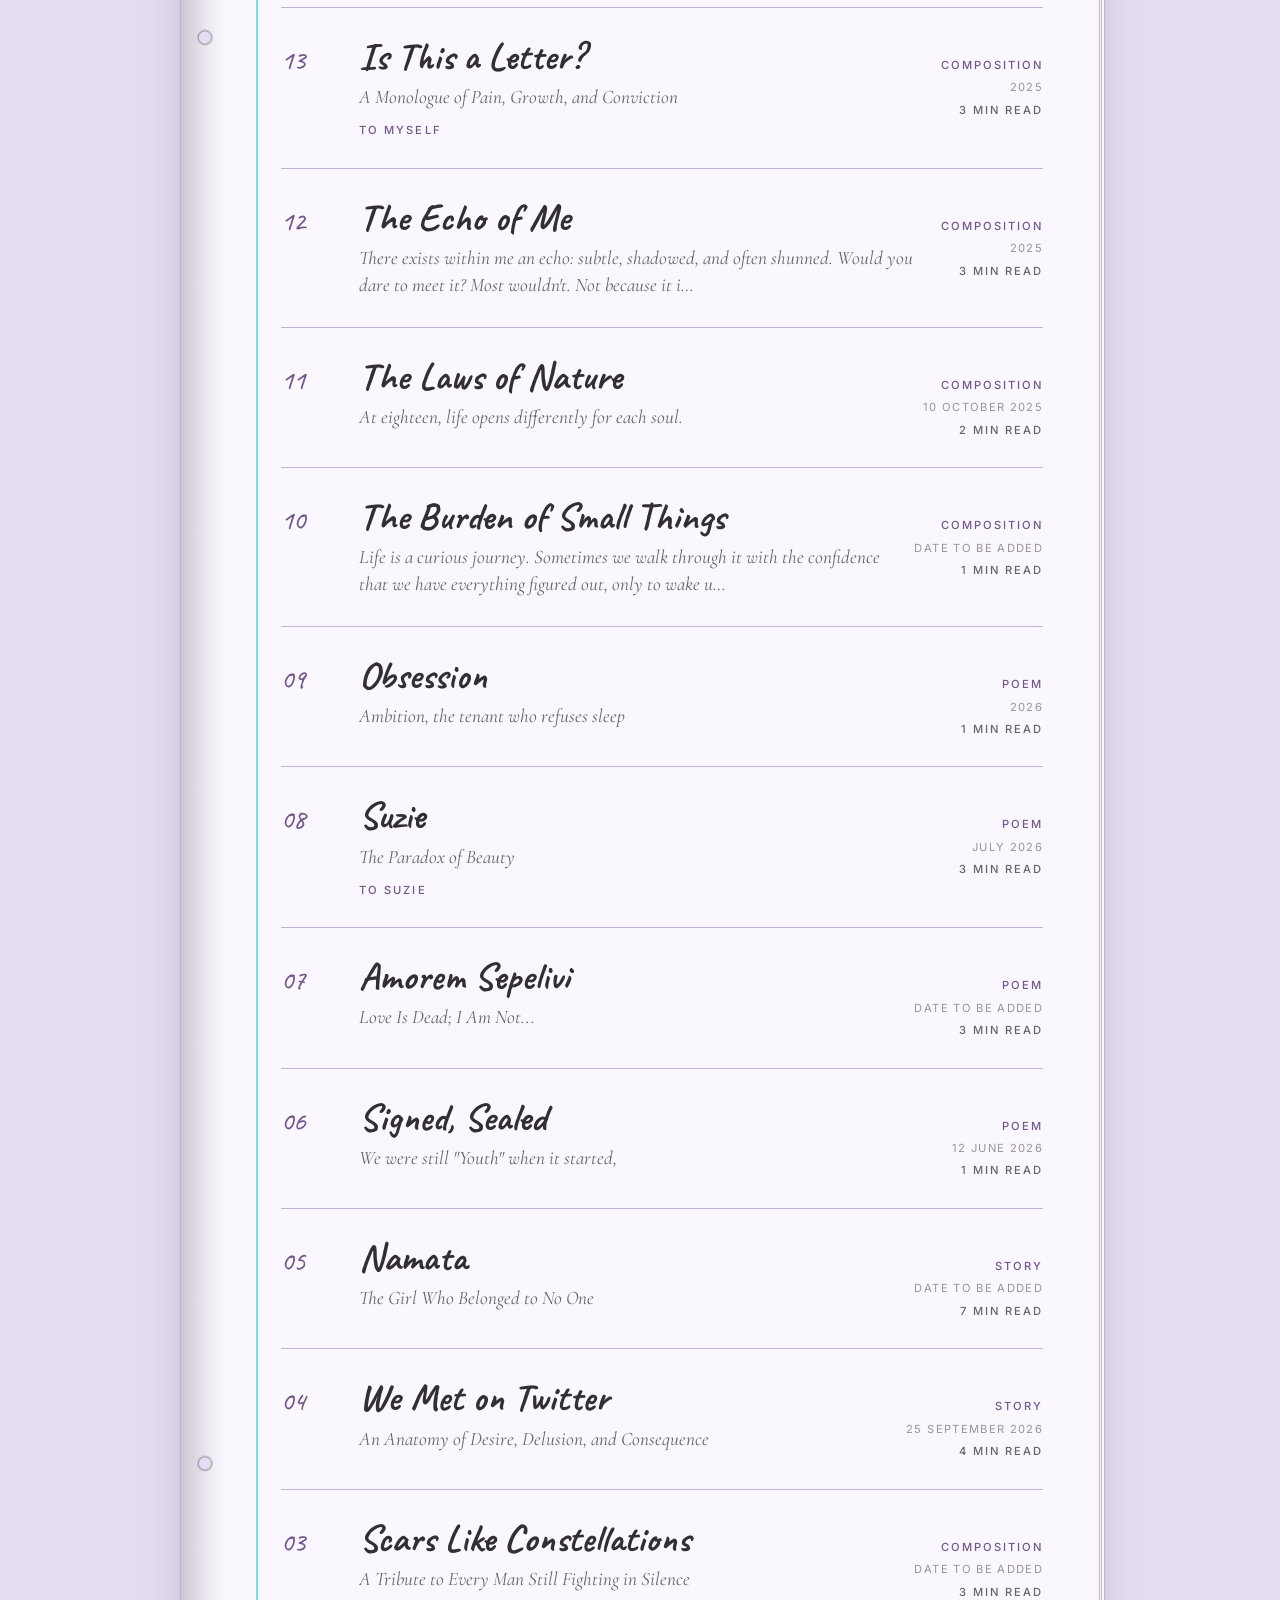
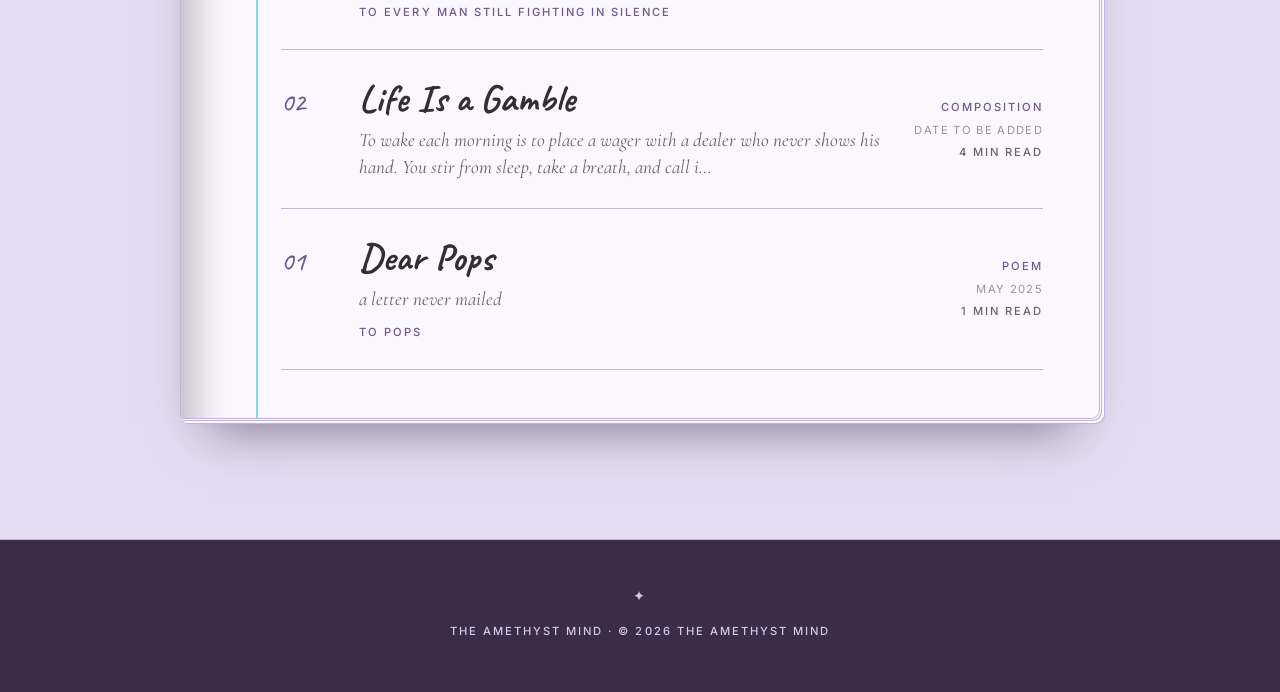
==== commit 4dfec166: "Update index.html" ====
--- a/index.html
+++ b/index.html
@@ -26,24 +26,24 @@
 </script>
 <style>
 /* ---------- Colour system ----------
-   Champagne Cream #F7F1E7 · Silk Ivory #FFFCF7 · Muted Champagne #E7D8C5
+   Lavender Mist (60%) #E4DCF0 / #FAF7FE · Amethyst (30%) #72578A / #3C2C49 · Aqua (10%) #3CCFD2
    Amethyst #72578A · Imperial Plum #3C2C49 · Literary Ink #332D35 */
 :root{
   --display:"Cormorant Garamond","Cormorant",Georgia,"Times New Roman",serif;
   --read:Literata,"Source Serif 4",Charter,"Iowan Old Style",Georgia,serif;
   --ui:Inter,system-ui,-apple-system,"Segoe UI",Roboto,sans-serif;
   --wrap:1120px;--pad:clamp(20px,5vw,56px);--head:68px;
-  --cream:#F7F1E7;--ivory:#FFFCF7;--champagne:#E7D8C5;--amethyst:#72578A;--plum:#3C2C49;--ink-c:#332D35;
+  --cream:#F1ECF8;--ivory:#FAF7FE;--champagne:#D5C9E8;--aqua:#3CCFD2;--aqua-deep:#0B8A90;--amethyst:#72578A;--plum:#3C2C49;--ink-c:#332D35;
   /* light (default) */
-  --bg:#D9CBB6;--surface:var(--ivory);--bg2:var(--champagne);--ink:var(--ink-c);
-  --mute:color-mix(in srgb,#332D35 72%,#F7F1E7);--accent:var(--amethyst);--on-accent:var(--ivory);
-  --nav:var(--plum);--line:var(--champagne);--line-soft:color-mix(in srgb,#E7D8C5 55%,transparent);--grain:.03;
+  --bg:#E4DCF0;--surface:var(--ivory);--bg2:var(--champagne);--ink:var(--ink-c);
+  --mute:color-mix(in srgb,#332D35 72%,#F1ECF8);--accent:var(--amethyst);--on-accent:var(--ivory);
+  --nav:var(--plum);--line:#C3B3DA;--line-soft:color-mix(in srgb,#C3B3DA 55%,transparent);--grain:.03;
   --shadow:0 1px 0 rgba(60,44,73,.04),0 28px 60px -28px rgba(60,44,73,.22);
   --g1:#B79BD0;--g2:#8B6BA6;--g3:#5E4577;
 }
 :root[data-theme="dark"]{
-  --bg:#251B2E;--surface:#3C2C49;--bg2:#36283F;--ink:#F7F1E7;--mute:#D0C3D6;--accent:#BDA6D2;--on-accent:#332D35;
-  --nav:#241A2D;--line:color-mix(in srgb,#E7D8C5 24%,transparent);--line-soft:color-mix(in srgb,#E7D8C5 14%,transparent);--grain:.05;
+  --bg:#231B30;--surface:#31263F;--bg2:#2B2138;--ink:#F1ECF8;--mute:#CFC4DD;--accent:#BDA6D2;--on-accent:#332D35;
+  --nav:#241A2D;--line:color-mix(in srgb,#D5C9E8 24%,transparent);--line-soft:color-mix(in srgb,#D5C9E8 14%,transparent);--grain:.05;
   --shadow:0 28px 60px -28px rgba(0,0,0,.55);
   --g1:#E3D4F0;--g2:#BDA6D2;--g3:#8E75A8;
 }
@@ -241,20 +241,20 @@
   --hand:"Caveat","Kalam","Segoe Script","Bradley Hand",cursive;
   --penned:"Kalam","Caveat","Segoe Script","Bradley Hand",cursive;
   --lh:2.15rem;
-  --rule:rgba(114,87,138,.2);--margin:rgba(196,98,122,.5);
+  --rule:rgba(114,87,138,.2);--margin:rgba(60,207,210,.65);
   --page-shadow:1px 1px 0 var(--surface),2px 2px 0 var(--line),4px 4px 0 var(--surface),5px 5px 0 var(--line),0 34px 50px -28px rgba(30,15,40,.55);
 }
-:root[data-theme="dark"]{--rule:rgba(231,216,197,.13);--margin:rgba(214,150,172,.42)}
+:root[data-theme="dark"]{--rule:rgba(213,201,232,.13);--margin:rgba(90,220,222,.5)}
 /* Cover */
 .hero{padding:clamp(36px,7vh,88px) 0 clamp(68px,10vh,108px)}
 .hero::after{display:none}
 .cover{position:relative;max-width:760px;margin:0 auto;border-radius:6px 16px 16px 6px;padding:clamp(16px,3vw,28px);color:var(--champagne);
   background:linear-gradient(90deg,rgba(0,0,0,.4) 0,rgba(255,255,255,.07) 12px,rgba(0,0,0,.28) 24px,transparent 52px),radial-gradient(120% 100% at 28% 18%,#5B4472 0%,#3C2C49 52%,#2A1D36 100%);
-  box-shadow:5px 0 0 -1px #EADFCB,9px 3px 0 -2px #D8C9AE,0 40px 60px -28px rgba(20,8,30,.65)}
+  box-shadow:5px 0 0 -1px #E6DEF2,9px 3px 0 -2px #C9BCDF,0 40px 60px -28px rgba(20,8,30,.65)}
 .cover::before{content:"";position:absolute;inset:0;border-radius:inherit;pointer-events:none;opacity:.45;mix-blend-mode:overlay;
   background-image:url("data:image/svg+xml,%3Csvg xmlns='http://www.w3.org/2000/svg' width='160' height='160'%3E%3Cfilter id='n'%3E%3CfeTurbulence type='fractalNoise' baseFrequency='.9' numOctaves='2' stitchTiles='stitch'/%3E%3C/filter%3E%3Crect width='100%25' height='100%25' filter='url(%23n)'/%3E%3C/svg%3E")}
-.cover::after{content:"";position:absolute;left:30px;top:16px;bottom:16px;border-left:2px dashed rgba(231,216,197,.35);pointer-events:none}
-.cover-in{position:relative;z-index:1;margin-left:clamp(22px,5vw,44px);border:1.5px dashed rgba(231,216,197,.4);border-radius:4px 10px 10px 4px;padding:clamp(28px,6vw,60px) clamp(16px,5vw,56px);text-align:center}
+.cover::after{content:"";position:absolute;left:30px;top:16px;bottom:16px;border-left:2px dashed rgba(213,201,232,.35);pointer-events:none}
+.cover-in{position:relative;z-index:1;margin-left:clamp(22px,5vw,44px);border:1.5px dashed rgba(213,201,232,.4);border-radius:4px 10px 10px 4px;padding:clamp(28px,6vw,60px) clamp(16px,5vw,56px);text-align:center}
 .ribbon{position:absolute;z-index:2;right:15%;top:calc(100% - 34px);width:22px;height:86px;background:linear-gradient(90deg,#5E4577,#8B6BA6 50%,#5E4577);clip-path:polygon(0 0,100% 0,100% 100%,50% calc(100% - 14px),0 100%)}
 .cgem{display:block;width:clamp(64px,10vw,92px);height:clamp(64px,10vw,92px);margin:0 auto 10px;--g1:#E3D4F0;--g2:#BDA6D2;--g3:#8E75A8}
 .cgem svg{display:block;width:100%;height:100%;overflow:visible;filter:drop-shadow(0 3px 0 rgba(0,0,0,.35))}
@@ -262,11 +262,11 @@
 .cover-kicker{margin:0 0 4px;color:var(--champagne);letter-spacing:.3em}
 .cover h1{margin:.12em 0 .22em;font-weight:400;font-size:clamp(2.4rem,8.4vw,5.4rem);color:var(--champagne);text-shadow:0 1px 0 rgba(0,0,0,.55),0 -1px 0 rgba(255,255,255,.14)}
 .cover h1 em{color:#CDB9DF}
-.label{display:inline-block;max-width:24rem;margin:16px auto 26px;background:#EFE3CF;color:#3C2C49;padding:14px 26px;border:1px solid rgba(60,44,73,.35);box-shadow:inset 0 0 0 3px #EFE3CF,inset 0 0 0 4px rgba(114,87,138,.45),0 2px 6px rgba(0,0,0,.35);transform:rotate(-1.2deg)}
+.label{display:inline-block;max-width:24rem;margin:16px auto 26px;background:#EDE6F7;color:#3C2C49;padding:14px 26px;border:1px solid rgba(60,44,73,.35);box-shadow:inset 0 0 0 3px #EDE6F7,inset 0 0 0 4px rgba(114,87,138,.45),0 2px 6px rgba(0,0,0,.35);transform:rotate(-1.2deg)}
 .label .tagline{margin:0;max-width:none;color:#3C2C49;font-size:clamp(1.5rem,3vw,2rem);text-align:center}
 .label .tl{margin:6px 0 0;color:#6B5C78}
 .cover .cta{justify-content:center;gap:12px 30px}
-.cover .link-arrow{color:var(--champagne);border-color:rgba(231,216,197,.45)}
+.cover .link-arrow{color:var(--champagne);border-color:rgba(213,201,232,.45)}
 .cover .link-arrow:hover{color:#fff;border-color:#fff}
 /* Paper sheets: archive page, latest entry, every opened entry */
 .sheet{--ml:76px;--pl:100px;--pr:clamp(18px,5vw,56px);position:relative;border:1px solid var(--line);border-radius:3px 9px 9px 3px;box-shadow:var(--page-shadow);
@@ -316,6 +316,18 @@
 .cgem .f1{fill:#E3D4F0}.cgem .f2{fill:#CDB9DF;opacity:1}
 .gem svg{transform-origin:50% 90%;animation:sway 7s ease-in-out infinite}
 @keyframes sway{0%,100%{transform:rotate(-2.5deg)}50%{transform:rotate(2.5deg)}}
+/* ---------- 60 lavender mist / 30 amethyst / 10 aqua ---------- */
+.badge{background:var(--aqua);color:#3C2C49}
+.link-arrow{border-bottom-color:var(--aqua)}
+.link-arrow:hover{border-color:var(--aqua)}
+.cover .link-arrow{border-color:rgba(60,207,210,.7)}
+.cover .link-arrow:hover{border-color:var(--aqua)}
+.progress{background:var(--aqua)}
+.ribbon{background:linear-gradient(90deg,#19A9AD,#3CCFD2 50%,#19A9AD)}
+.row:hover,.row:focus-visible{box-shadow:inset 3px 0 0 var(--aqua)}
+.stamp{color:var(--aqua-deep);border-color:var(--aqua)}
+.sec-head h2::after{background:var(--aqua);opacity:.85}
+.feat blockquote{border-left-color:var(--aqua)}
 /* ---------- Responsive ---------- */
 @media(max-width:860px){.hero-foot{grid-template-columns:1fr}.cta{justify-content:flex-start}}
 @media(max-width:720px){
@@ -443,7 +455,7 @@
     "Some became poems. Some became stories.\nSome are only a quiet kind of confession.\nAll of them began as something I could not say out loud.",
     "I write where the door stays closed\nand the lamp burns low,\nwhere the walls have learned to keep a secret,\nin the narrow space between what we feel\nand what we are allowed to say.",
     "These are letters to people who never knew,\nand to the man I am still becoming.",
-    "These words were ghosts meant to fade in my hands,\nyet they wandered through the dark and found their way to you."
+    "Unsent, these words were ghosts meant to fade in my hands,\nyet they wandered through the dark and found their way to you."
   ],
   url: "",                     // your live website address, e.g. "https://yourname.com/" (used in share links; leave "" to use the current address)
   social: []                   // e.g. [{ label: "Instagram", href: "https://..." }] (empty = nothing shown)
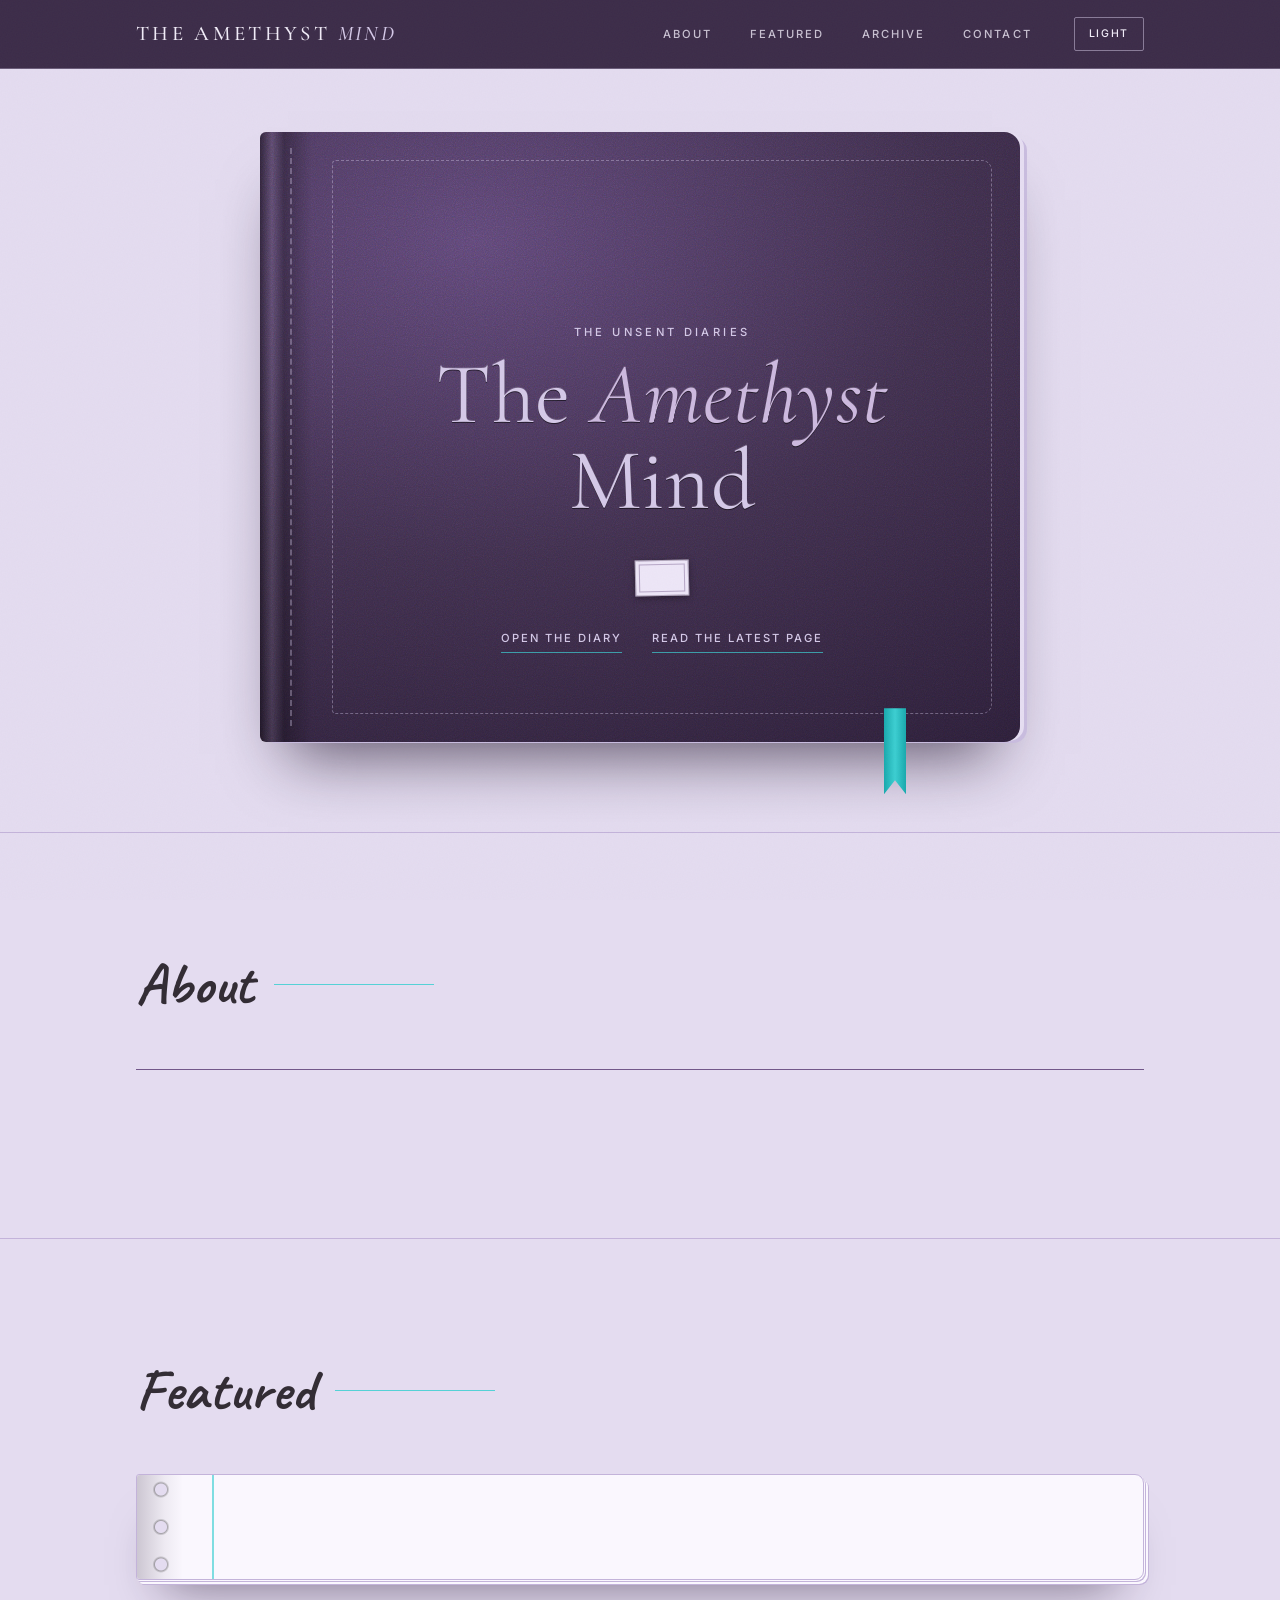
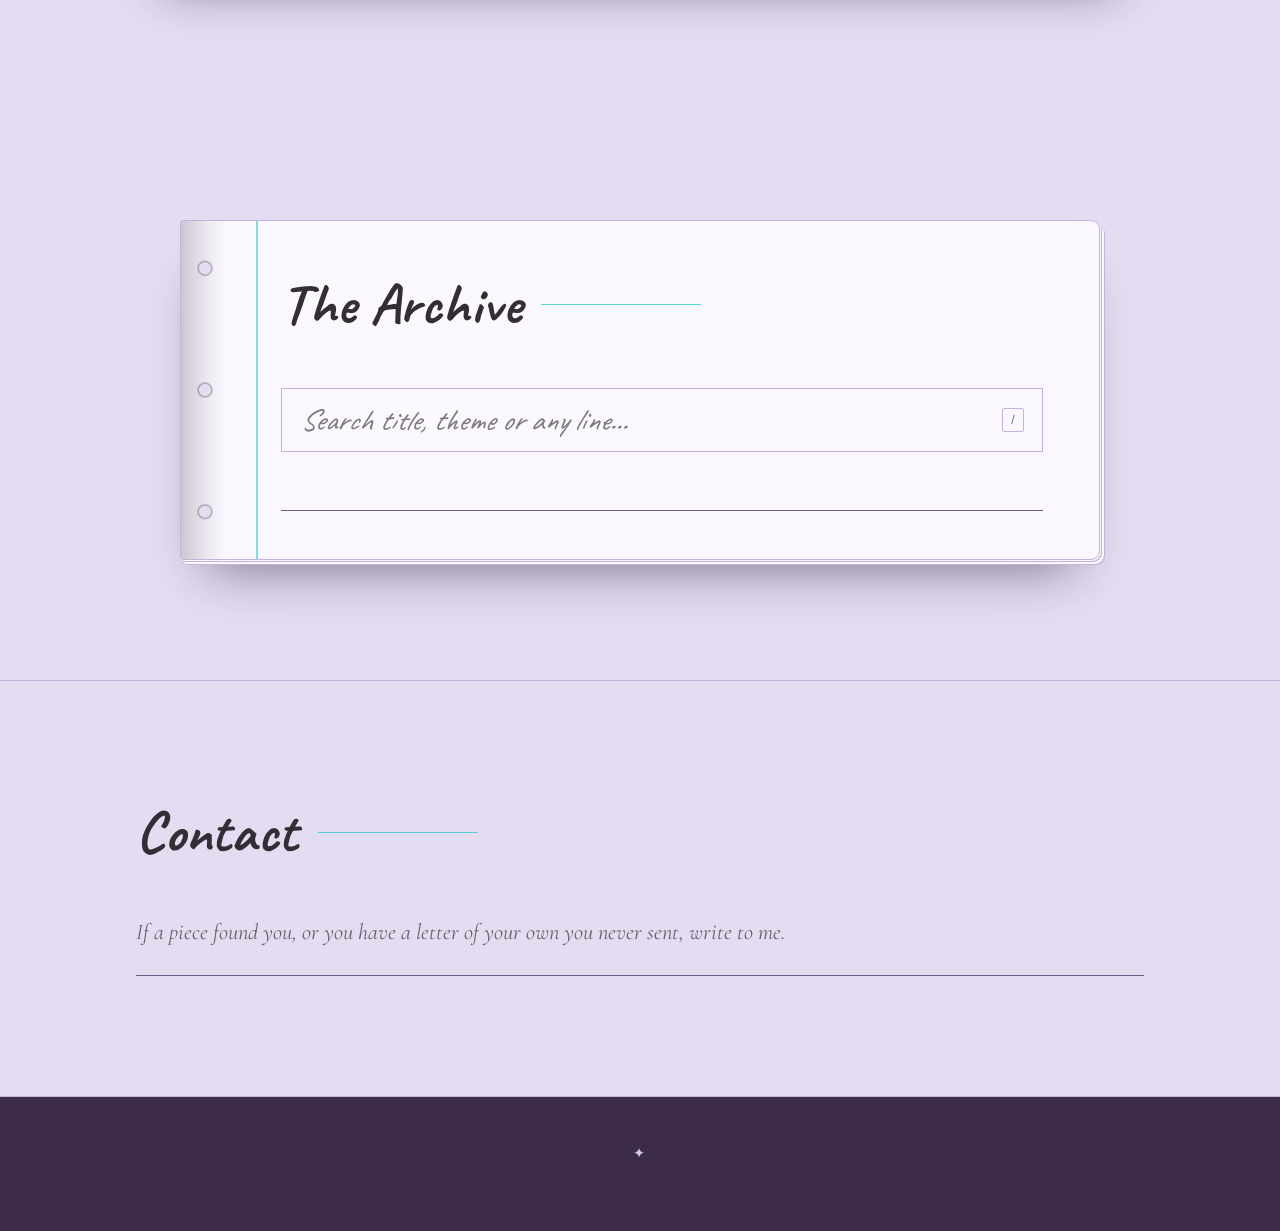
==== commit 959418b6: "Update index.html" ====
--- a/index.html
+++ b/index.html
@@ -1811,13 +1811,46 @@
 laughs at all your promises,  
 and makes a home in your heart.`
 }
+{
+  id: "Logic-Has-Left",
+  title: "Logic Has Left",
+  subtitle: "Some things are felt, not explained.",
+  category: "Poem",
+  date: "20 November 2026",
+  text: `If affection is returned, perhaps it's reciprocity.  
+If beauty draws you, perhaps it's desire.  
+If possessions attract you, perhaps it's interest.  
+If kindness wins you, perhaps it's admiration.
+
+But love?  
+Well, that's where the explanations begin to fail.
+
+A flower knows not why it blooms,  
+nor does the moon explain the tide.  
+Some things answer to no reason,  
+no matter how hard we try.
+
+I could name a thousand things I like,  
+and still not explain why I stay.  
+For perhaps love is not the flower,  
+nor the fragrance that fades away.
+
+I thought wisdom would keep me from love.  
+Now I'm a stranger to my own convictions,  
+and nothing feels wrong.
+
+Some things are not meant to be understood,  
+only felt.
+
+Logic has lost its way,  
+and for once, I don't mind.`
+}
 /*{
-  id: "Suzie",
-  title: "Suzie",
-  subtitle: "The Paradox of Beauty",
-  to: "Suzie",
+  id: "",
+  title: "",
+  subtitle: "",
   category: "Poem",
-  date: "July 2026",
+  date: "20 November 2026",
   text: ``
 }
 */
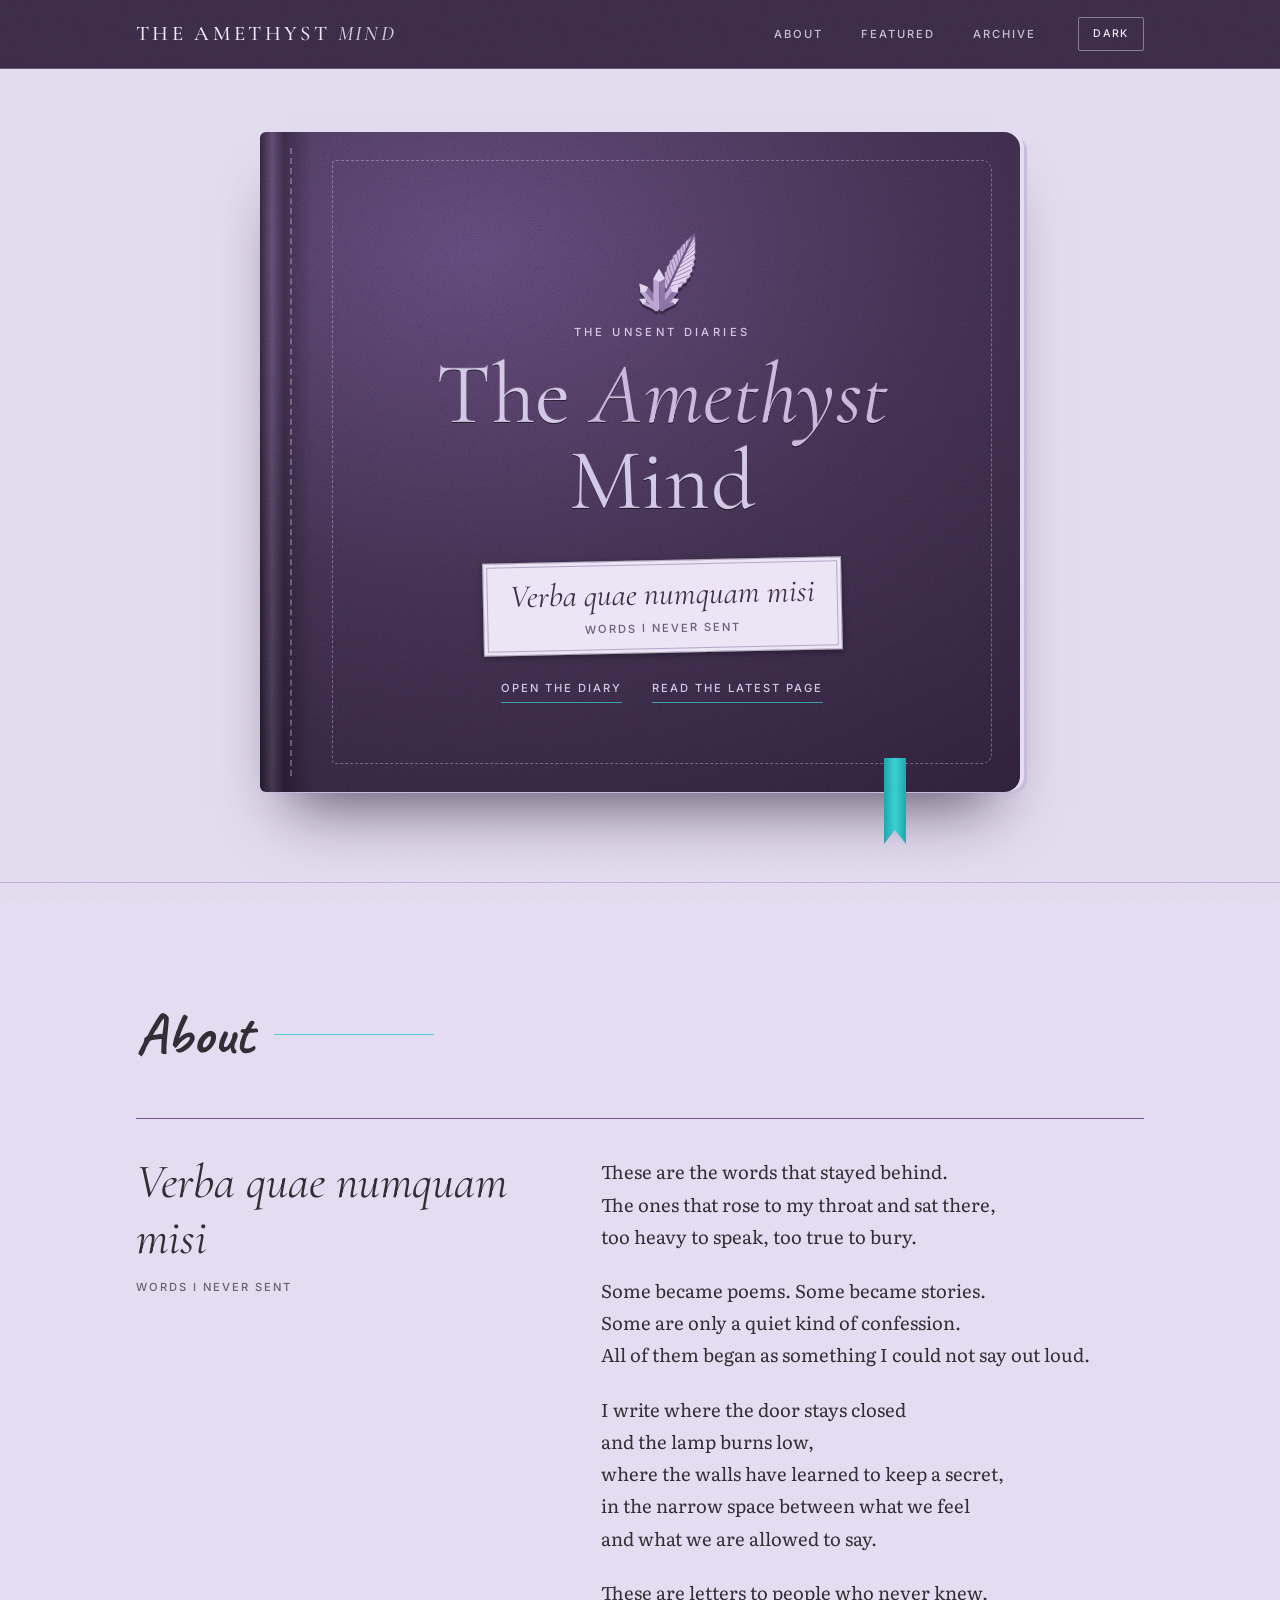
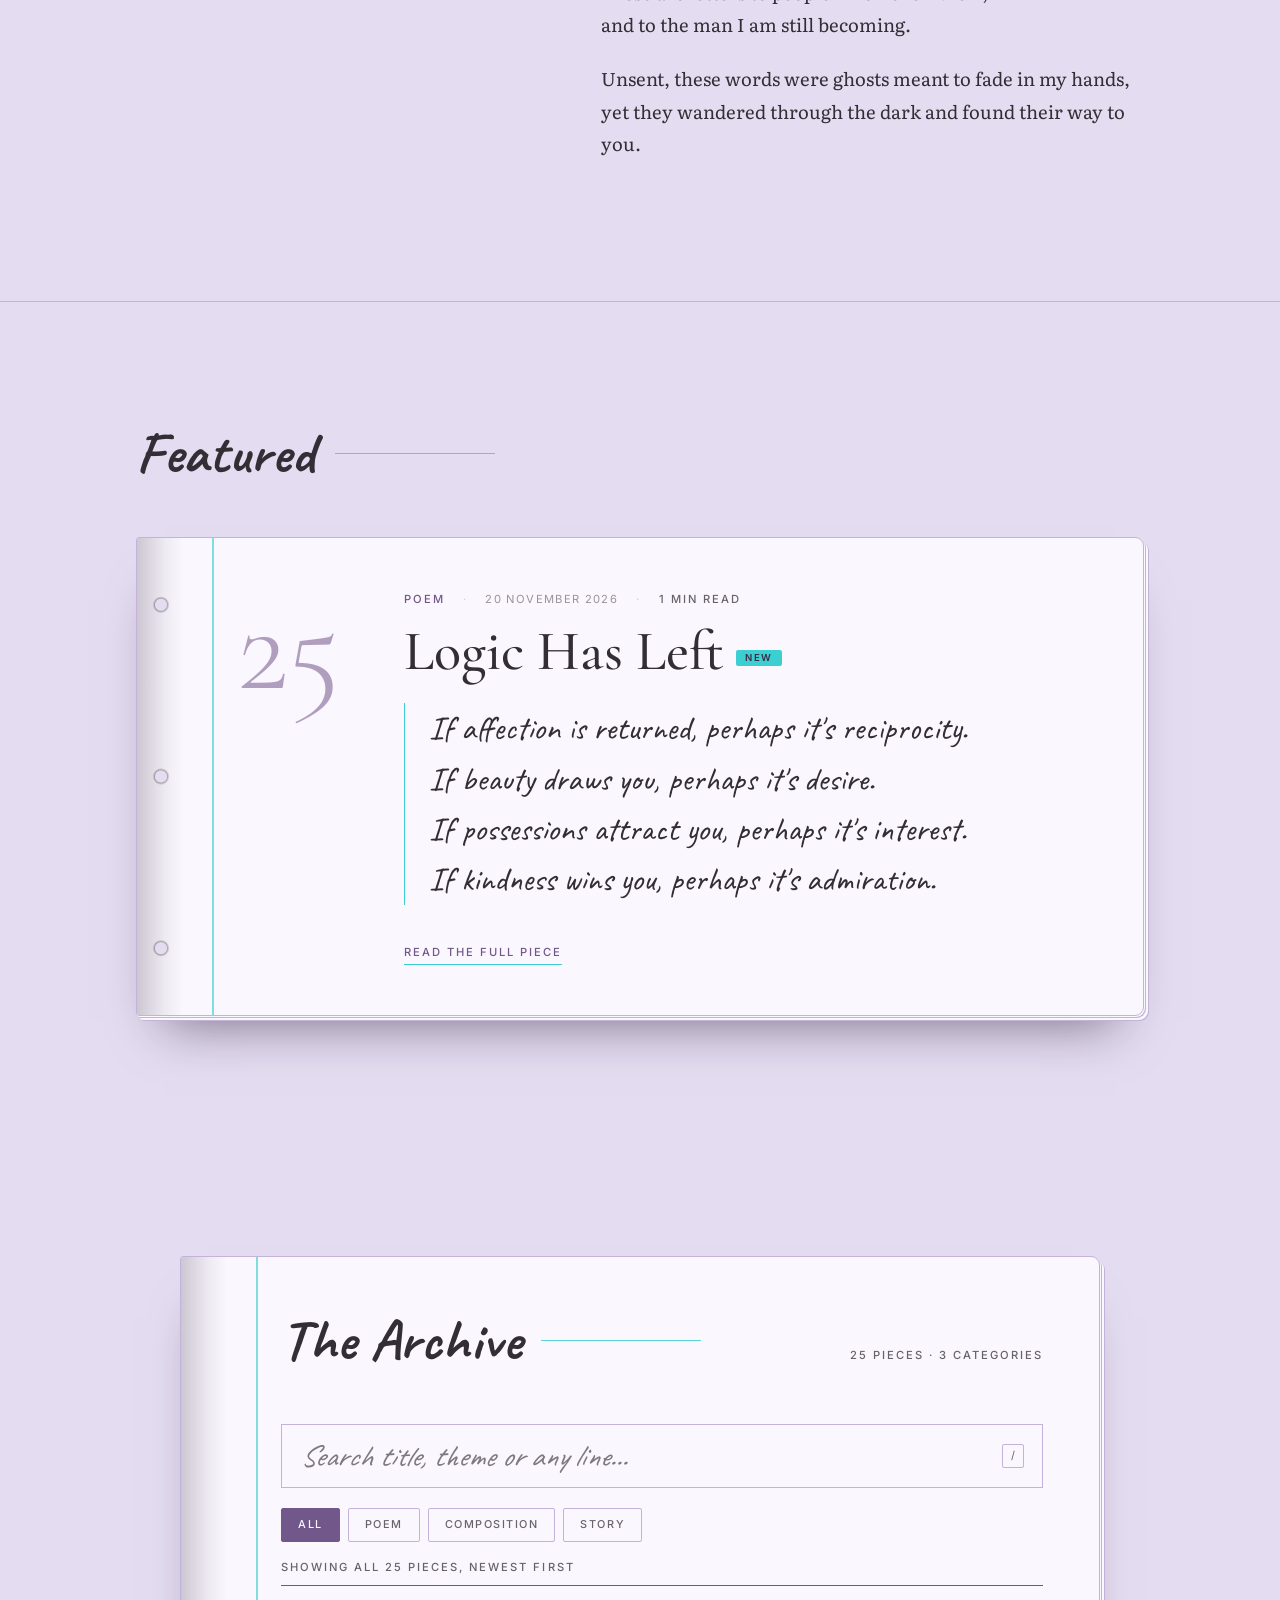
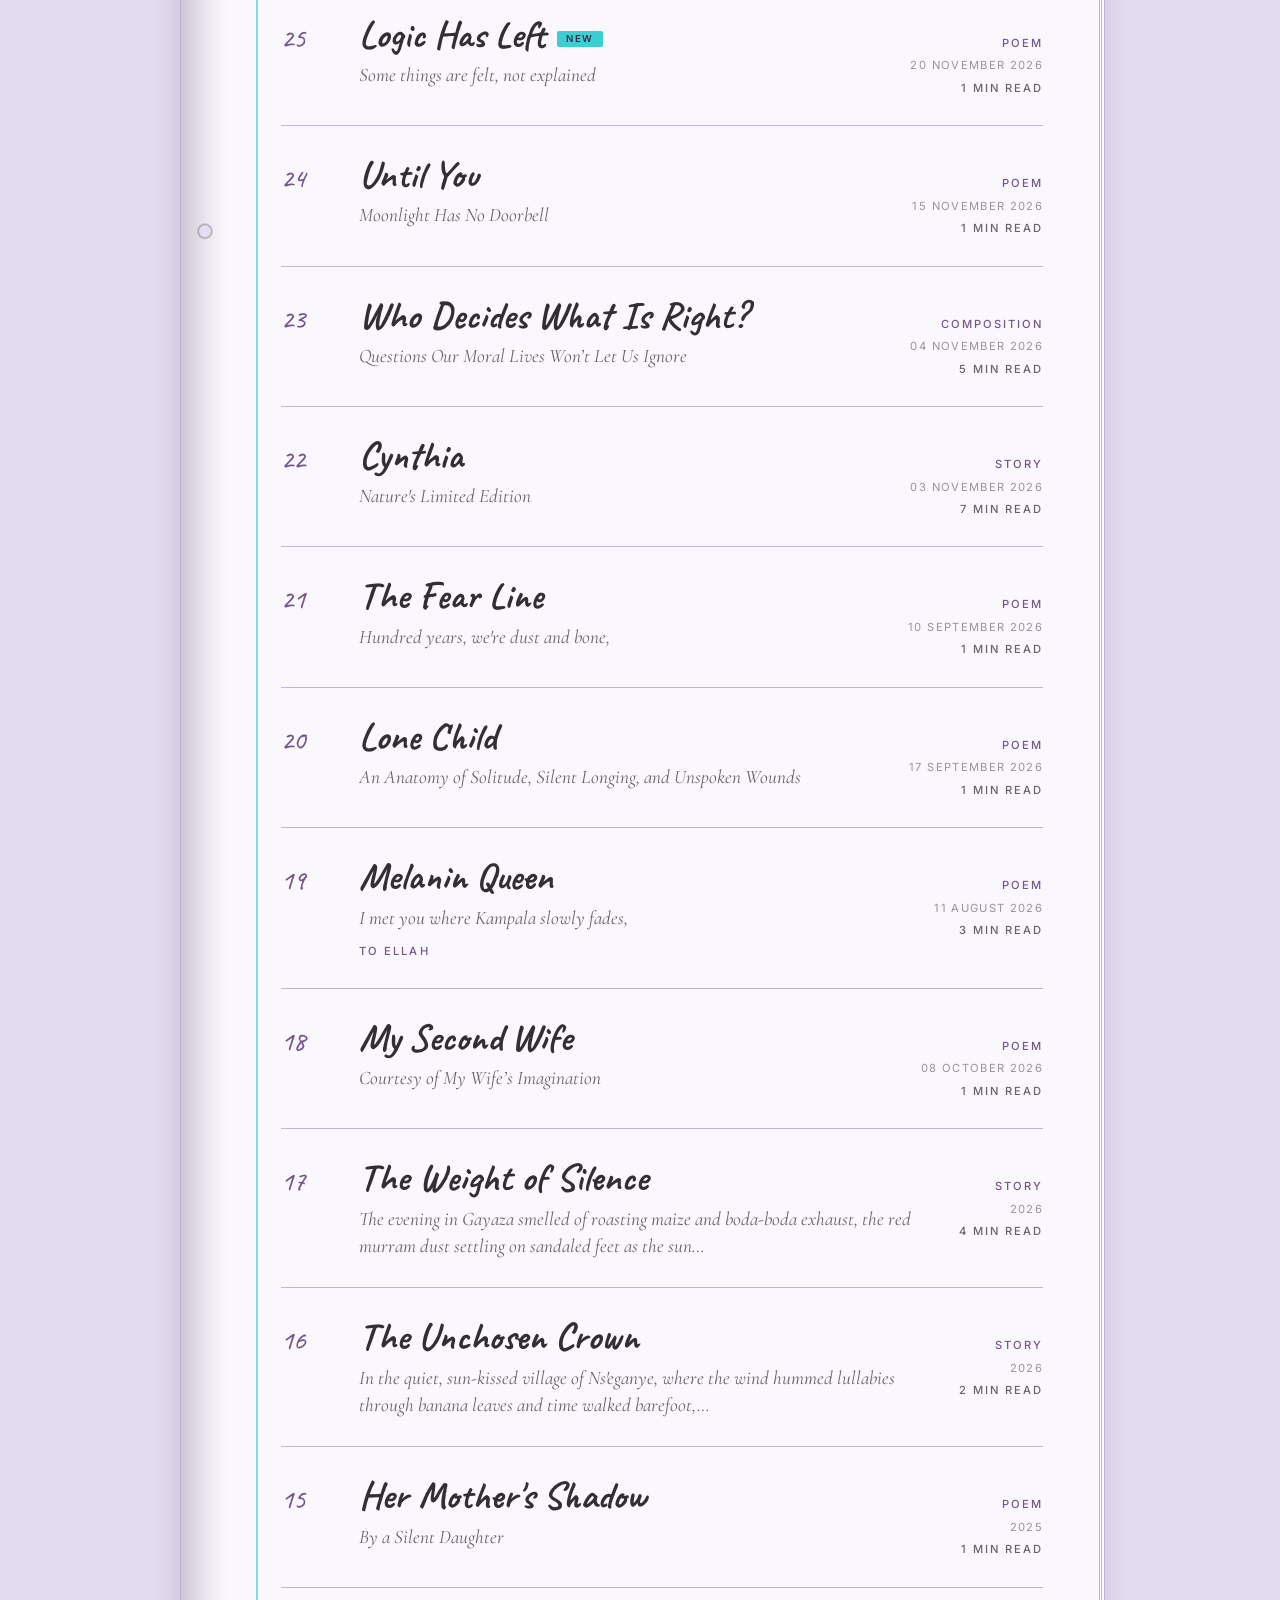
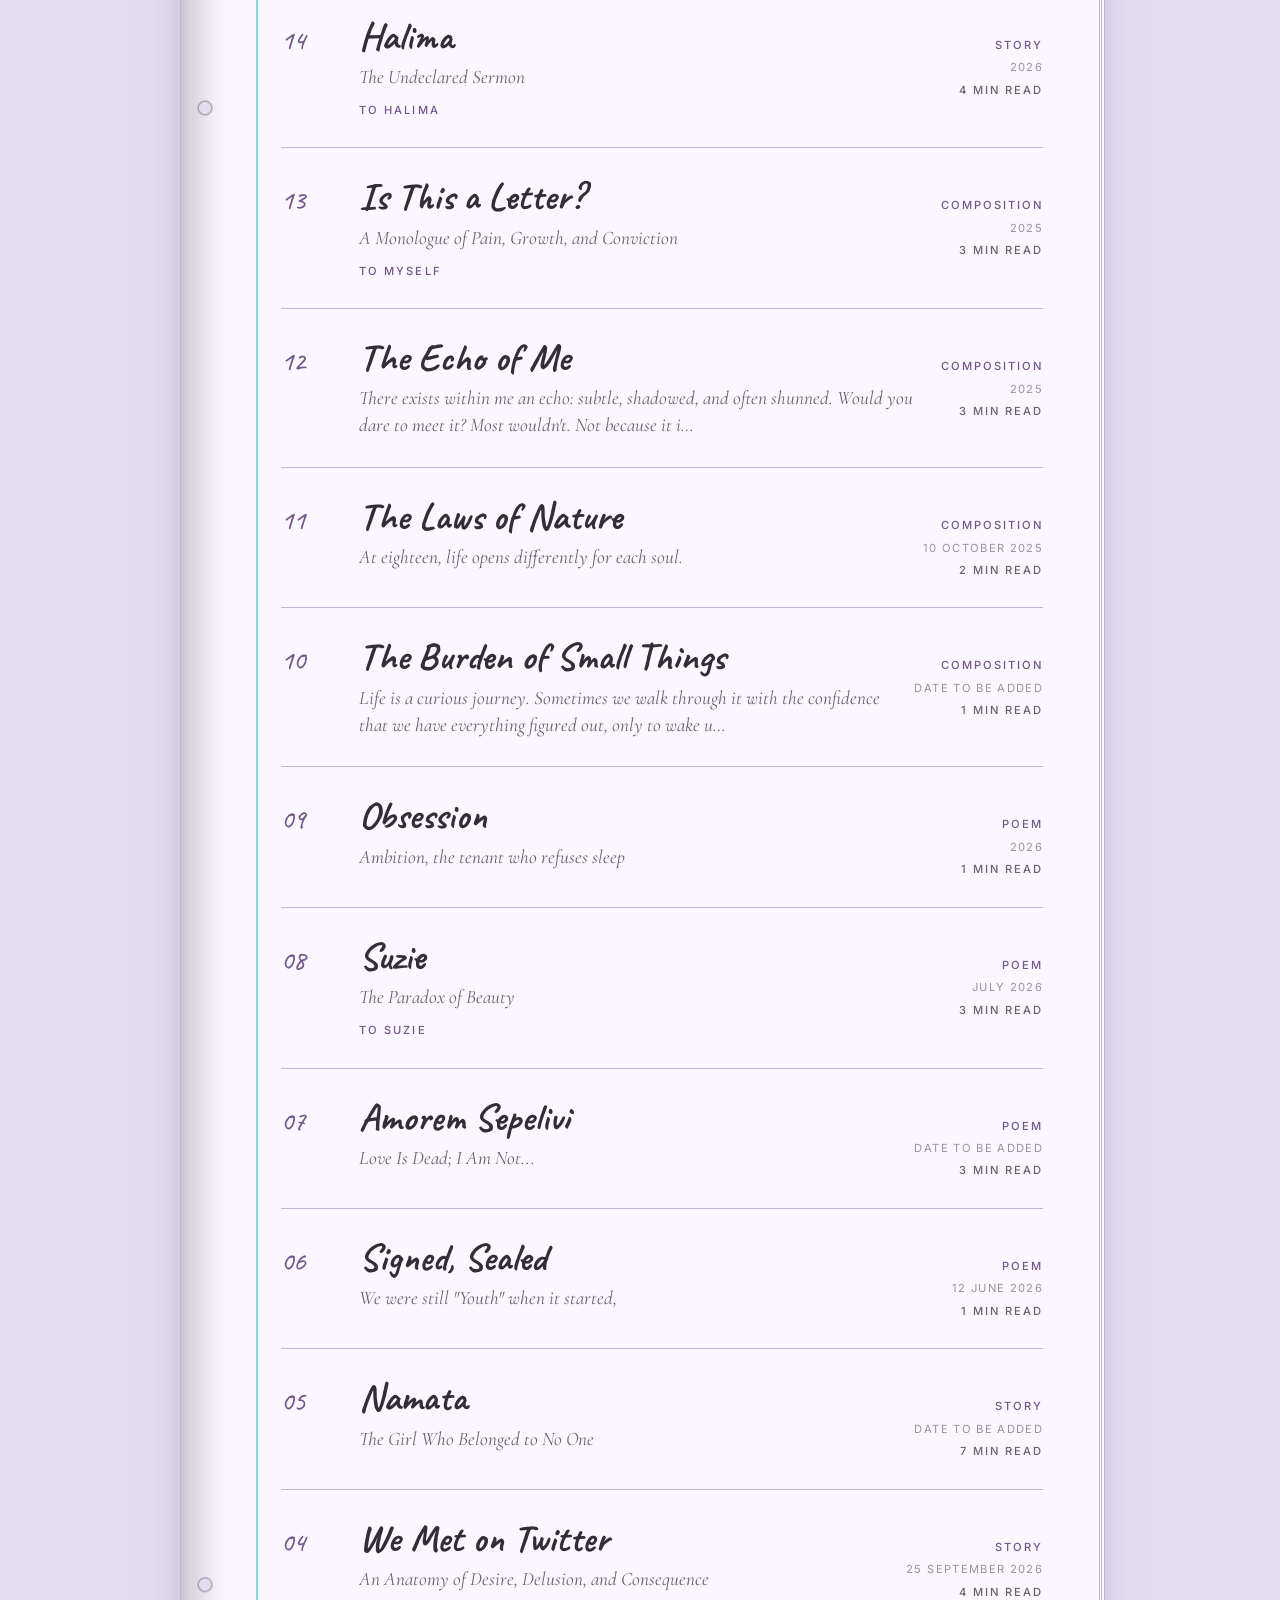
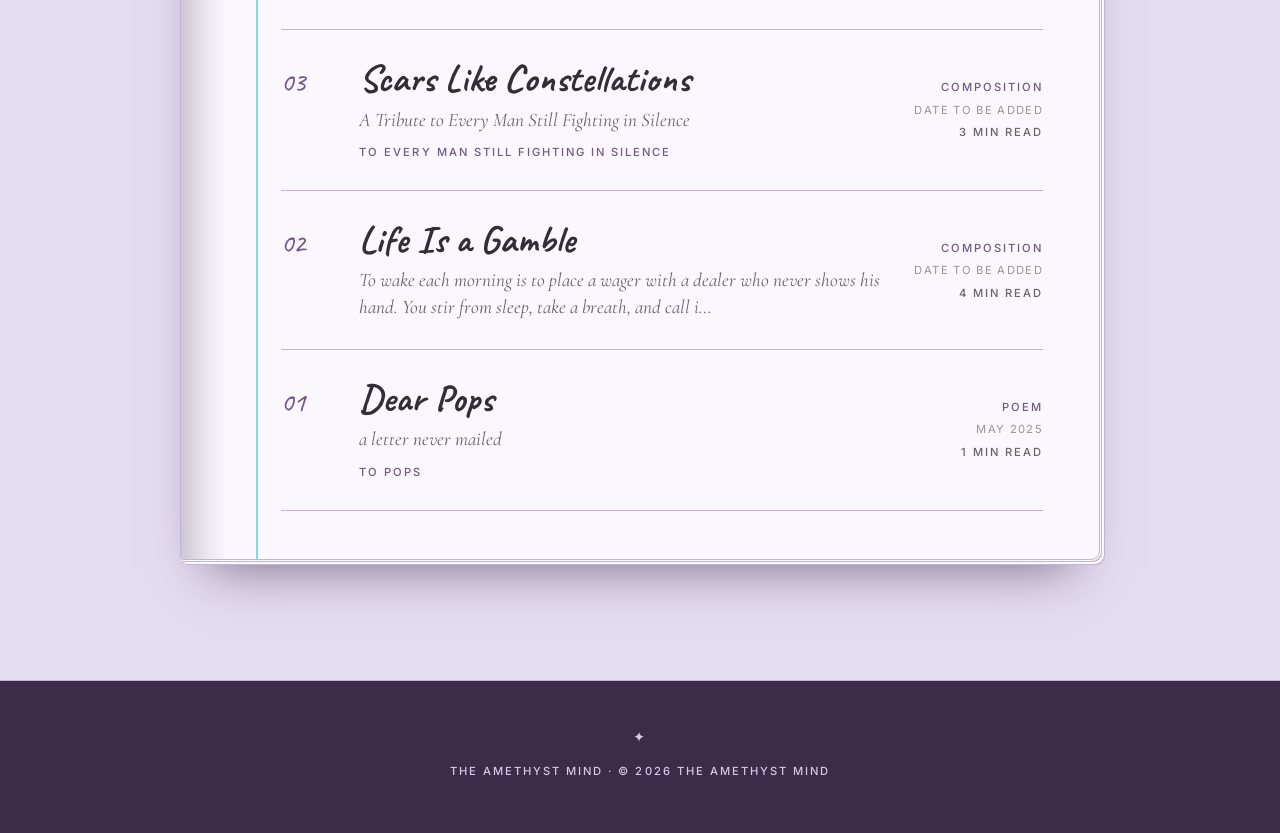
==== commit d9207923: "Update index.html" ====
--- a/index.html
+++ b/index.html
@@ -1810,11 +1810,11 @@
 Funny how love arrives uninvited,  
 laughs at all your promises,  
 and makes a home in your heart.`
-}
+},
 {
   id: "Logic-Has-Left",
   title: "Logic Has Left",
-  subtitle: "Some things are felt, not explained.",
+  subtitle: "Some things are felt, not explained",
   category: "Poem",
   date: "20 November 2026",
   text: `If affection is returned, perhaps it's reciprocity.  
